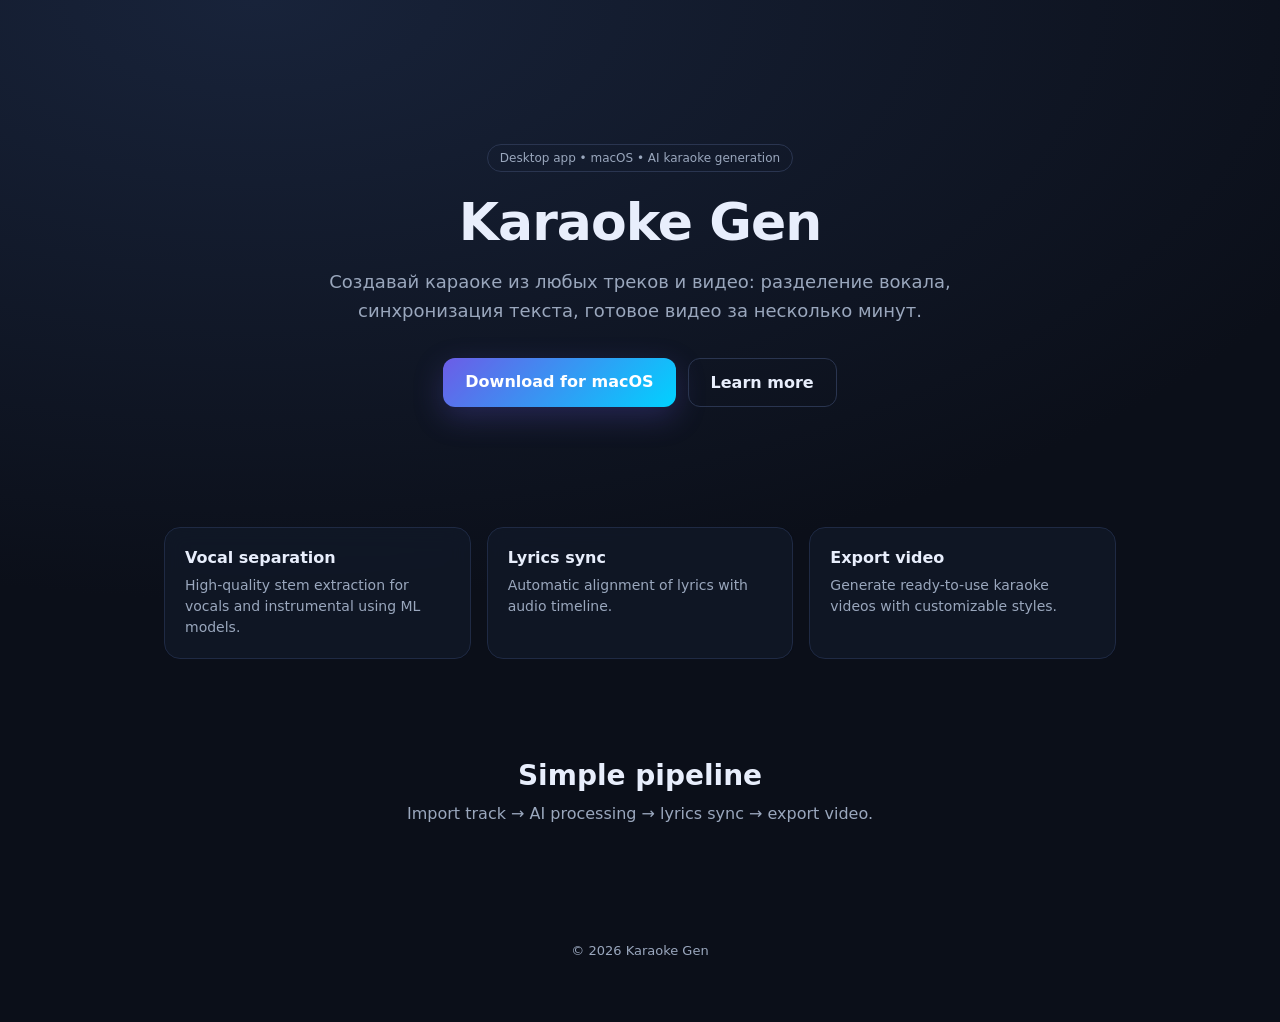
==== index.html @ 1f028e47 "Update index.html" ====
<!doctype html>
<html lang="ru">
<head>
  <meta charset="utf-8" />
  <meta name="viewport" content="width=device-width, initial-scale=1" />
  <title>Karaoke Gen — create karaoke from any song</title>

  <style>
    :root {
      --bg: #0b0f19;
      --card: #121a2a;
      --text: #e8eefc;
      --muted: #9aa7bd;
      --accent: #6c5ce7;
      --accent2: #00d2ff;
    }

    * { box-sizing: border-box; }

    body {
      margin: 0;
      font-family: ui-sans-serif, system-ui, -apple-system, Segoe UI, Roboto;
      background: radial-gradient(1200px 600px at 20% 0%, #18233a, var(--bg));
      color: var(--text);
    }

    .container {
      max-width: 1000px;
      margin: 0 auto;
      padding: 64px 24px;
    }

    .hero {
      text-align: center;
      padding: 80px 20px 40px;
    }

    .badge {
      display: inline-block;
      padding: 6px 12px;
      border: 1px solid #2a3550;
      border-radius: 999px;
      color: var(--muted);
      font-size: 12px;
      margin-bottom: 20px;
    }

    h1 {
      font-size: 52px;
      margin: 0 0 16px;
      letter-spacing: -1px;
    }

    .subtitle {
      color: var(--muted);
      font-size: 18px;
      max-width: 700px;
      margin: 0 auto 32px;
      line-height: 1.6;
    }

    .cta {
      display: flex;
      gap: 12px;
      justify-content: center;
      flex-wrap: wrap;
    }

    .btn {
      padding: 14px 22px;
      border-radius: 12px;
      text-decoration: none;
      font-weight: 600;
      transition: 0.2s;
      display: inline-block;
    }

    .btn-primary {
      background: linear-gradient(135deg, var(--accent), var(--accent2));
      color: white;
      box-shadow: 0 10px 30px rgba(108,92,231,0.25);
    }

    .btn-primary:hover {
      transform: translateY(-2px);
    }

    .btn-secondary {
      border: 1px solid #2a3550;
      color: var(--text);
    }

    .btn-secondary:hover {
      border-color: #44527a;
    }

    .grid {
      display: grid;
      grid-template-columns: repeat(3, 1fr);
      gap: 16px;
      margin-top: 80px;
    }

    .card {
      background: rgba(18,26,42,0.7);
      border: 1px solid #1f2a44;
      border-radius: 16px;
      padding: 20px;
      backdrop-filter: blur(10px);
    }

    .card h3 {
      margin: 0 0 8px;
      font-size: 16px;
    }

    .card p {
      margin: 0;
      color: var(--muted);
      font-size: 14px;
      line-height: 1.5;
    }

    .section {
      margin-top: 100px;
      text-align: center;
    }

    .section h2 {
      font-size: 28px;
      margin-bottom: 12px;
    }

    .section p {
      color: var(--muted);
      max-width: 600px;
      margin: 0 auto;
    }

    footer {
      margin-top: 120px;
      text-align: center;
      color: var(--muted);
      font-size: 13px;
    }

    @media (max-width: 800px) {
      h1 { font-size: 36px; }
      .grid { grid-template-columns: 1fr; }
    }
  </style>
</head>

<body>

  <div class="container">

    <div class="hero">
      <div class="badge">Desktop app • macOS • AI karaoke generation</div>

      <h1>Karaoke Gen</h1>

      <p class="subtitle">
        Создавай караоке из любых треков и видео: разделение вокала, синхронизация текста,
        готовое видео за несколько минут.
      </p>

      <div class="cta">
        <a class="btn btn-primary"
           href="https://github.com/ilnitskii/karaoke_gen_page/releases/download/dmg/KaraokeGen.dmg">
          Download for macOS
        </a>

        <a class="btn btn-secondary"
           href="#features">
          Learn more
        </a>
      </div>
    </div>

    <div id="features" class="grid">
      <div class="card">
        <h3>Vocal separation</h3>
        <p>High-quality stem extraction for vocals and instrumental using ML models.</p>
      </div>

      <div class="card">
        <h3>Lyrics sync</h3>
        <p>Automatic alignment of lyrics with audio timeline.</p>
      </div>

      <div class="card">
        <h3>Export video</h3>
        <p>Generate ready-to-use karaoke videos with customizable styles.</p>
      </div>
    </div>

    <div class="section">
      <h2>Simple pipeline</h2>
      <p>
        Import track → AI processing → lyrics sync → export video.
      </p>
    </div>

    <footer>
      © 2026 Karaoke Gen
    </footer>

  </div>

</body>
</html>
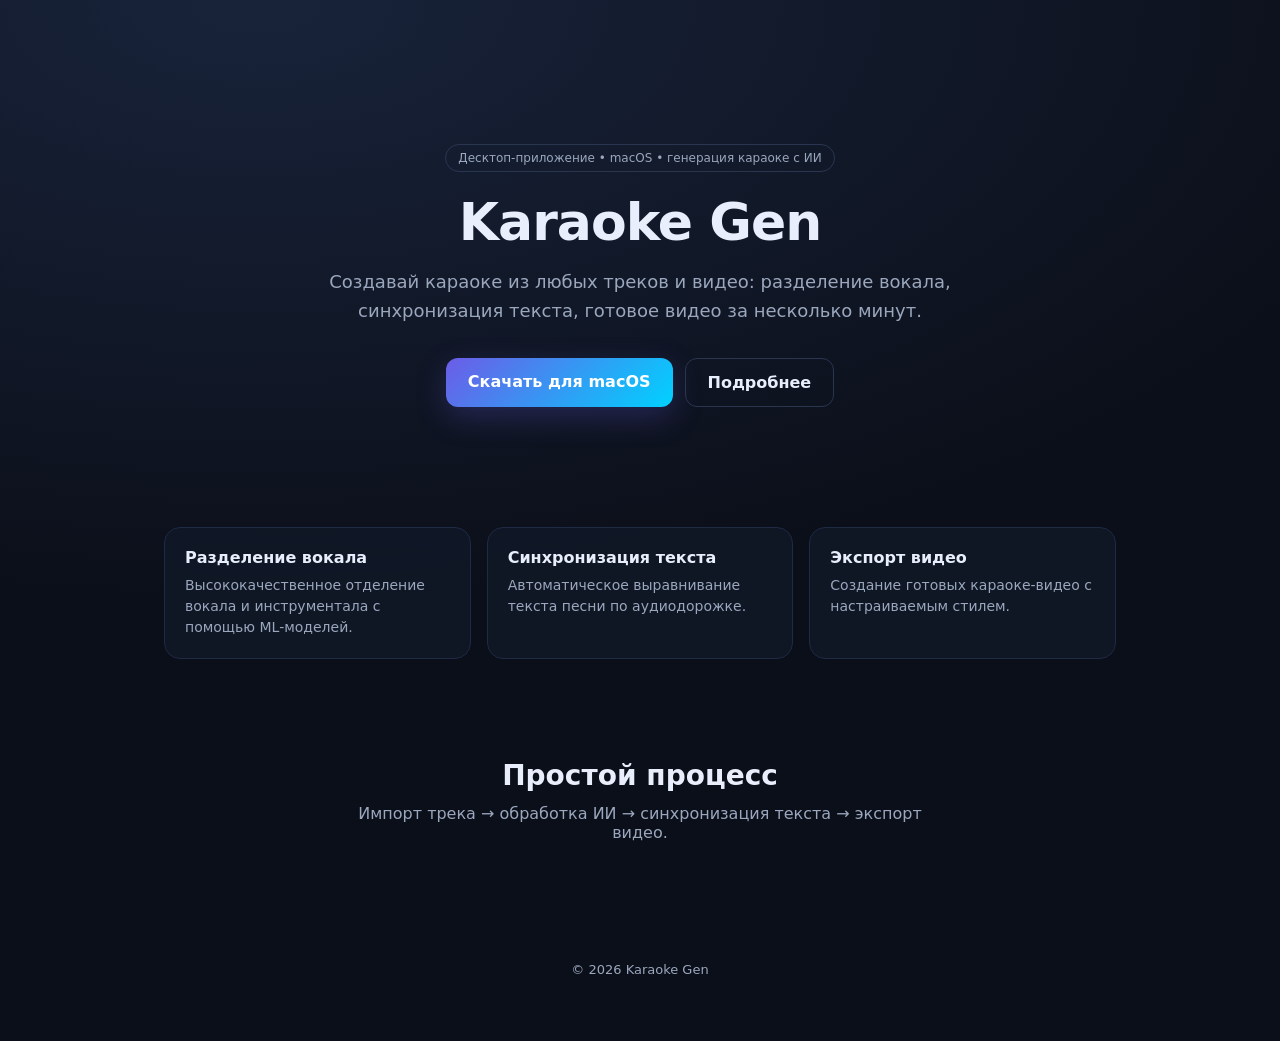
==== commit cbb81a28: "123e" ====
--- a/index.html
+++ b/index.html
@@ -3,7 +3,7 @@
 <head>
   <meta charset="utf-8" />
   <meta name="viewport" content="width=device-width, initial-scale=1" />
-  <title>Karaoke Gen — create karaoke from any song</title>
+  <title>Karaoke Gen — создание караоке из любой песни</title>
 
   <style>
     :root {
@@ -156,7 +156,7 @@
   <div class="container">
 
     <div class="hero">
-      <div class="badge">Desktop app • macOS • AI karaoke generation</div>
+      <div class="badge">Десктоп-приложение • macOS • генерация караоке с ИИ</div>
 
       <h1>Karaoke Gen</h1>
 
@@ -167,38 +167,37 @@
 
       <div class="cta">
         <a class="btn btn-primary"
-           href="https://github.com/ilnitskii/karaoke_gen_page/releases/download/dmg/KaraokeGen.dmg">
-          Download for macOS
+           href="https://github.com/ilnitskii/karaoke_gen_page/releases/download/dmg/Karaoke.Gen-0.1.0-macos.dmg">
+          Скачать для macOS
         </a>
 
-        <a class="btn btn-secondary"
-           href="#features">
-          Learn more
+        <a class="btn btn-secondary" href="#features">
+          Подробнее
         </a>
       </div>
     </div>
 
     <div id="features" class="grid">
       <div class="card">
-        <h3>Vocal separation</h3>
-        <p>High-quality stem extraction for vocals and instrumental using ML models.</p>
+        <h3>Разделение вокала</h3>
+        <p>Высококачественное отделение вокала и инструментала с помощью ML-моделей.</p>
       </div>
 
       <div class="card">
-        <h3>Lyrics sync</h3>
-        <p>Automatic alignment of lyrics with audio timeline.</p>
+        <h3>Синхронизация текста</h3>
+        <p>Автоматическое выравнивание текста песни по аудиодорожке.</p>
       </div>
 
       <div class="card">
-        <h3>Export video</h3>
-        <p>Generate ready-to-use karaoke videos with customizable styles.</p>
+        <h3>Экспорт видео</h3>
+        <p>Создание готовых караоке-видео с настраиваемым стилем.</p>
       </div>
     </div>
 
     <div class="section">
-      <h2>Simple pipeline</h2>
+      <h2>Простой процесс</h2>
       <p>
-        Import track → AI processing → lyrics sync → export video.
+        Импорт трека → обработка ИИ → синхронизация текста → экспорт видео.
       </p>
     </div>
 
@@ -209,4 +208,4 @@
   </div>
 
 </body>
-</html>
+</html>
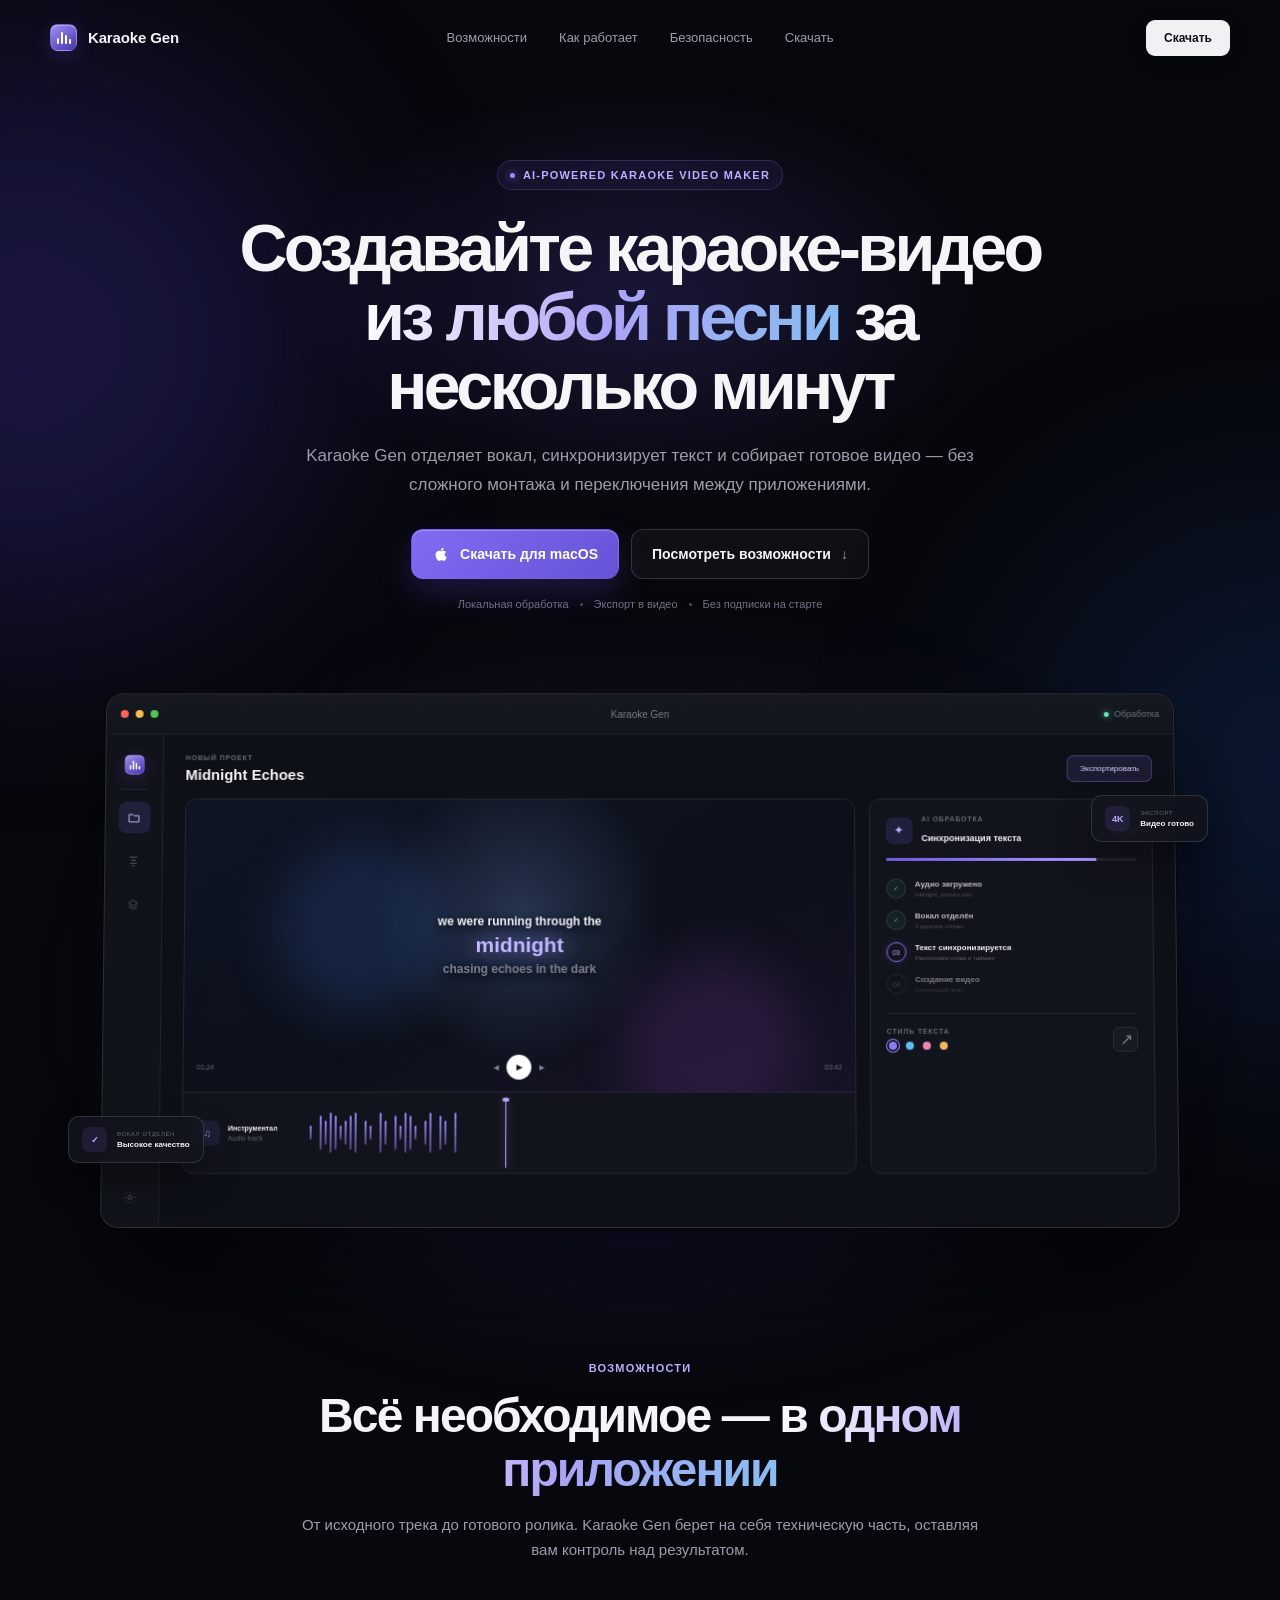
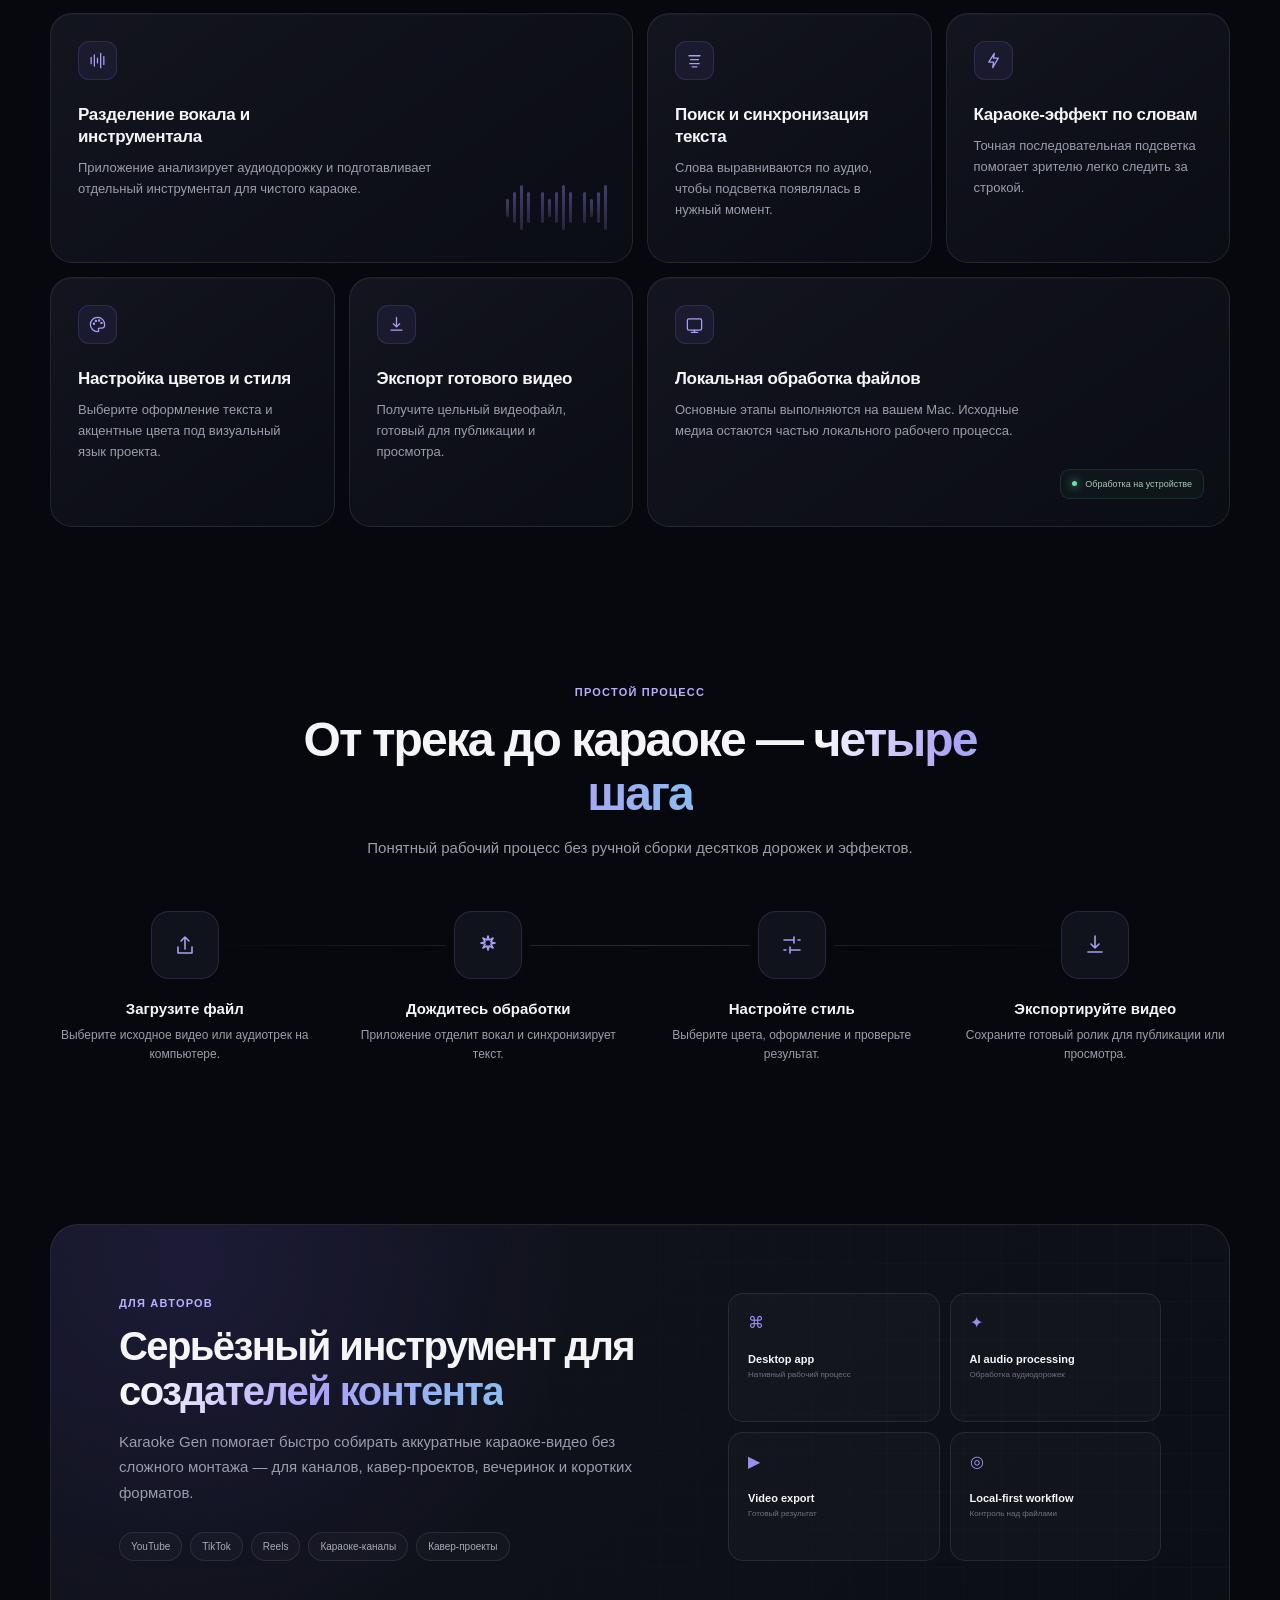
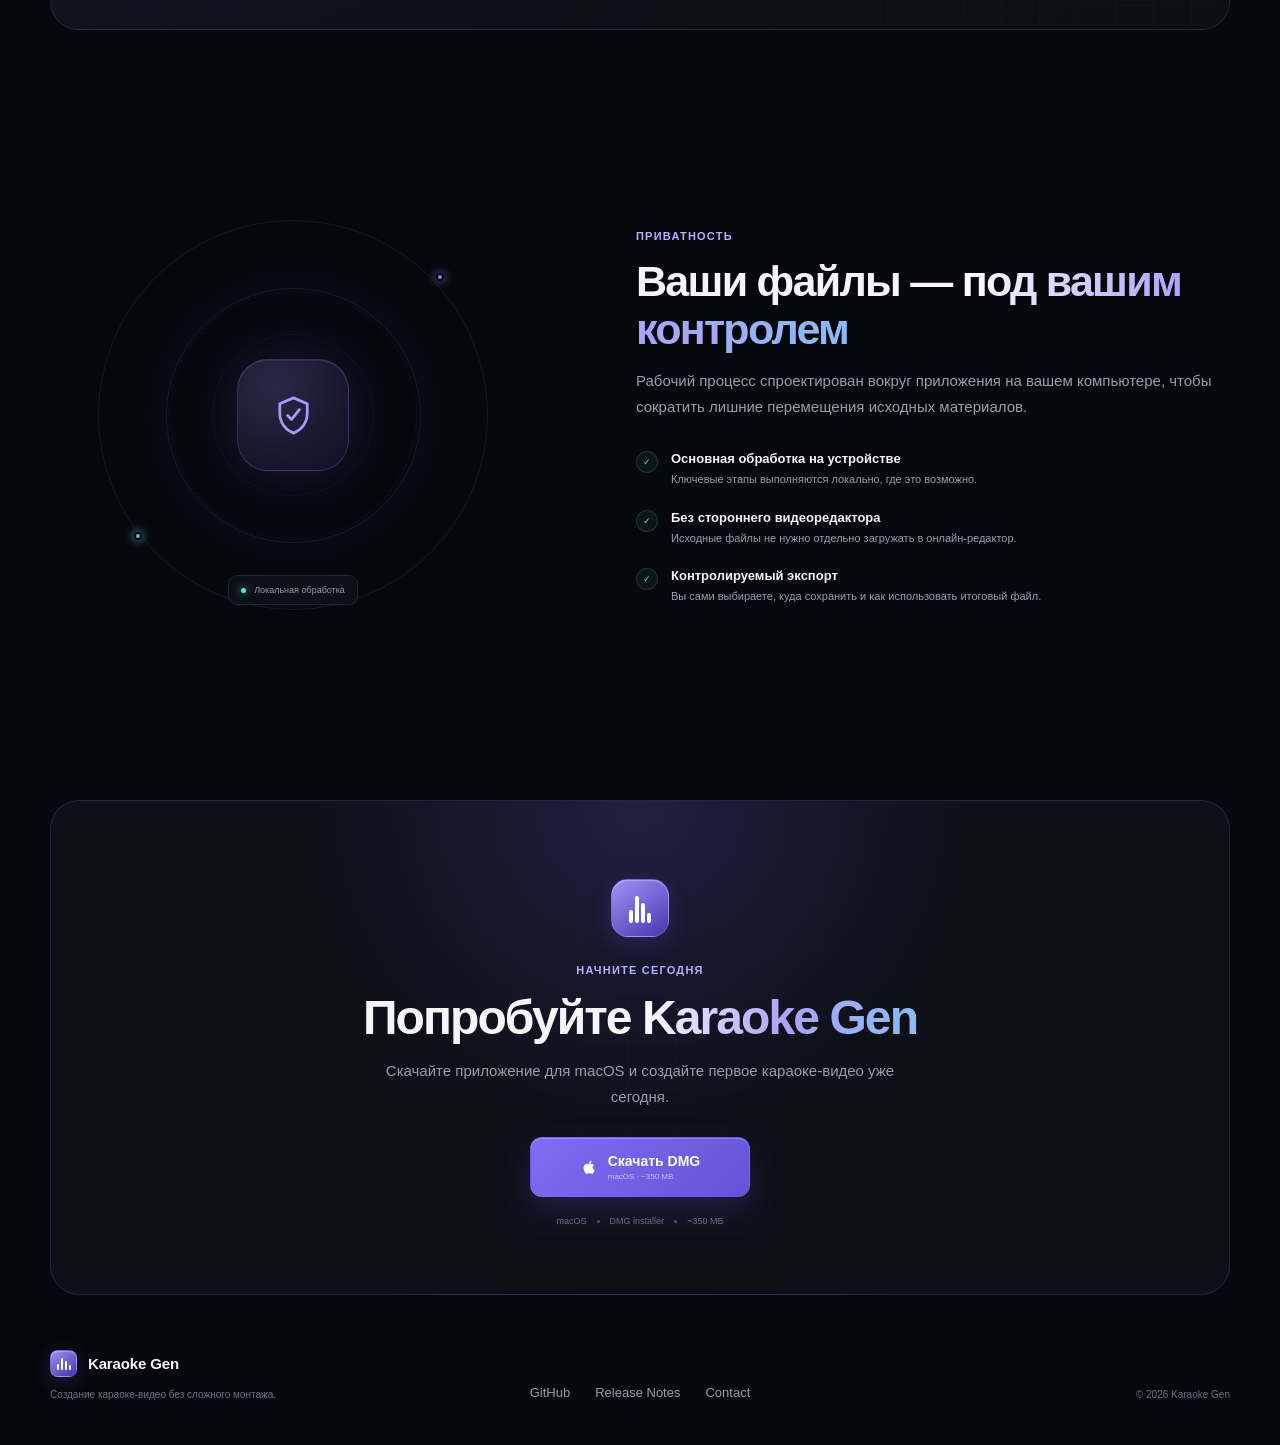
==== commit 01611ef8: "style" ====
--- a/index.html
+++ b/index.html
@@ -1,211 +1,170 @@
 <!doctype html>
 <html lang="ru">
 <head>
-  <meta charset="utf-8" />
-  <meta name="viewport" content="width=device-width, initial-scale=1" />
-  <title>Karaoke Gen — создание караоке из любой песни</title>
+  <meta charset="utf-8">
+  <meta name="viewport" content="width=device-width, initial-scale=1">
+  <meta name="description" content="Karaoke Gen — desktop-приложение для создания караоке-видео из аудио и видео на macOS.">
+  <meta name="theme-color" content="#07080d">
+  <title>Karaoke Gen — караоке-видео из любой песни</title>
+  <link rel="stylesheet" href="style.css">
+  <script src="script.js" defer></script>
+</head>
+<body>
+  <div class="page-glow page-glow--one" aria-hidden="true"></div>
+  <div class="page-glow page-glow--two" aria-hidden="true"></div>
 
-  <style>
-    :root {
-      --bg: #0b0f19;
-      --card: #121a2a;
-      --text: #e8eefc;
-      --muted: #9aa7bd;
-      --accent: #6c5ce7;
-      --accent2: #00d2ff;
-    }
+  <header class="site-header" data-header>
+    <div class="header-inner shell">
+      <a class="brand" href="#top" aria-label="Karaoke Gen — на главную">
+        <span class="brand-mark" aria-hidden="true">
+          <span></span><span></span><span></span><span></span>
+        </span>
+        <span>Karaoke Gen</span>
+      </a>
 
-    * { box-sizing: border-box; }
+      <nav class="nav" id="site-nav" aria-label="Основная навигация" data-nav>
+        <a href="#features">Возможности</a>
+        <a href="#workflow">Как работает</a>
+        <a href="#privacy">Безопасность</a>
+        <a href="#download">Скачать</a>
+      </nav>
 
-    body {
-      margin: 0;
-      font-family: ui-sans-serif, system-ui, -apple-system, Segoe UI, Roboto;
-      background: radial-gradient(1200px 600px at 20% 0%, #18233a, var(--bg));
-      color: var(--text);
-    }
+      <a class="button button--small button--light header-download" href="#download">Скачать</a>
+      <button class="menu-button" type="button" aria-label="Открыть меню" aria-expanded="false" aria-controls="site-nav" data-menu-button>
+        <span></span><span></span>
+      </button>
+    </div>
+  </header>
 
-    .container {
-      max-width: 1000px;
-      margin: 0 auto;
-      padding: 64px 24px;
-    }
-
-    .hero {
-      text-align: center;
-      padding: 80px 20px 40px;
-    }
-
-    .badge {
-      display: inline-block;
-      padding: 6px 12px;
-      border: 1px solid #2a3550;
-      border-radius: 999px;
-      color: var(--muted);
-      font-size: 12px;
-      margin-bottom: 20px;
-    }
-
-    h1 {
-      font-size: 52px;
-      margin: 0 0 16px;
-      letter-spacing: -1px;
-    }
-
-    .subtitle {
-      color: var(--muted);
-      font-size: 18px;
-      max-width: 700px;
-      margin: 0 auto 32px;
-      line-height: 1.6;
-    }
-
-    .cta {
-      display: flex;
-      gap: 12px;
-      justify-content: center;
-      flex-wrap: wrap;
-    }
-
-    .btn {
-      padding: 14px 22px;
-      border-radius: 12px;
-      text-decoration: none;
-      font-weight: 600;
-      transition: 0.2s;
-      display: inline-block;
-    }
-
-    .btn-primary {
-      background: linear-gradient(135deg, var(--accent), var(--accent2));
-      color: white;
-      box-shadow: 0 10px 30px rgba(108,92,231,0.25);
-    }
-
-    .btn-primary:hover {
-      transform: translateY(-2px);
-    }
-
-    .btn-secondary {
-      border: 1px solid #2a3550;
-      color: var(--text);
-    }
-
-    .btn-secondary:hover {
-      border-color: #44527a;
-    }
-
-    .grid {
-      display: grid;
-      grid-template-columns: repeat(3, 1fr);
-      gap: 16px;
-      margin-top: 80px;
-    }
-
-    .card {
-      background: rgba(18,26,42,0.7);
-      border: 1px solid #1f2a44;
-      border-radius: 16px;
-      padding: 20px;
-      backdrop-filter: blur(10px);
-    }
-
-    .card h3 {
-      margin: 0 0 8px;
-      font-size: 16px;
-    }
-
-    .card p {
-      margin: 0;
-      color: var(--muted);
-      font-size: 14px;
-      line-height: 1.5;
-    }
-
-    .section {
-      margin-top: 100px;
-      text-align: center;
-    }
-
-    .section h2 {
-      font-size: 28px;
-      margin-bottom: 12px;
-    }
-
-    .section p {
-      color: var(--muted);
-      max-width: 600px;
-      margin: 0 auto;
-    }
-
-    footer {
-      margin-top: 120px;
-      text-align: center;
-      color: var(--muted);
-      font-size: 13px;
-    }
-
-    @media (max-width: 800px) {
-      h1 { font-size: 36px; }
-      .grid { grid-template-columns: 1fr; }
-    }
-  </style>
-</head>
-
-<body>
-
-  <div class="container">
-
-    <div class="hero">
-      <div class="badge">Десктоп-приложение • macOS • генерация караоке с ИИ</div>
-
-      <h1>Karaoke Gen</h1>
-
-      <p class="subtitle">
-        Создавай караоке из любых треков и видео: разделение вокала, синхронизация текста,
-        готовое видео за несколько минут.
-      </p>
-
-      <div class="cta">
-        <a class="btn btn-primary"
-           href="https://github.com/ilnitskii/karaoke_gen_page/releases/download/dmg/Karaoke.Gen-0.1.0-macos.dmg">
-          Скачать для macOS
-        </a>
-
-        <a class="btn btn-secondary" href="#features">
-          Подробнее
-        </a>
-      </div>
-    </div>
-
-    <div id="features" class="grid">
-      <div class="card">
-        <h3>Разделение вокала</h3>
-        <p>Высококачественное отделение вокала и инструментала с помощью ML-моделей.</p>
+  <main id="top">
+    <section class="hero shell">
+      <div class="hero-copy reveal">
+        <div class="eyebrow"><span class="eyebrow-dot"></span>AI-powered karaoke video maker</div>
+        <h1>Создавайте караоке-видео <span>из любой песни</span> за несколько минут</h1>
+        <p class="hero-lead">Karaoke Gen отделяет вокал, синхронизирует текст и собирает готовое видео — без сложного монтажа и переключения между приложениями.</p>
+        <div class="hero-actions">
+          <a class="button button--primary download-link" href="#" aria-label="Скачать Karaoke Gen для macOS">
+            <svg aria-hidden="true" viewBox="0 0 24 24"><path d="M16.7 12.9c0-2.2 1.8-3.3 1.9-3.4a4.1 4.1 0 0 0-3.2-1.7c-1.4-.1-2.7.8-3.4.8-.7 0-1.7-.8-2.9-.8a4.3 4.3 0 0 0-3.6 2.2c-1.6 2.7-.4 6.7 1.1 8.9.8 1.1 1.7 2.3 2.9 2.2 1.1 0 1.6-.7 3-.7 1.3 0 1.8.7 3 .7 1.3 0 2.1-1.1 2.8-2.2.9-1.3 1.3-2.6 1.3-2.7-.1 0-2.9-1.1-2.9-3.3ZM14.5 6.4a3.8 3.8 0 0 0 .9-2.8 4 4 0 0 0-2.7 1.3 3.6 3.6 0 0 0-1 2.7 3.3 3.3 0 0 0 2.8-1.2Z"/></svg>
+            Скачать для macOS
+          </a>
+          <a class="button button--ghost" href="#features">Посмотреть возможности <span aria-hidden="true">↓</span></a>
+        </div>
+        <p class="trust-line"><span>Локальная обработка</span><i></i><span>Экспорт в видео</span><i></i><span>Без подписки на старте</span></p>
       </div>
 
-      <div class="card">
-        <h3>Синхронизация текста</h3>
-        <p>Автоматическое выравнивание текста песни по аудиодорожке.</p>
+      <div class="app-stage reveal" data-delay="1" aria-label="Макет интерфейса Karaoke Gen">
+        <div class="stage-halo"></div>
+        <div class="app-window">
+          <div class="app-titlebar">
+            <div class="traffic-lights" aria-hidden="true"><i></i><i></i><i></i></div>
+            <div class="app-title">Karaoke Gen</div>
+            <div class="titlebar-status"><span></span>Обработка</div>
+          </div>
+          <div class="app-body">
+            <aside class="app-sidebar">
+              <div class="sidebar-logo"><span class="brand-mark"><span></span><span></span><span></span><span></span></span></div>
+              <button class="sidebar-item active" aria-label="Проект"><svg viewBox="0 0 24 24"><path d="M4 6.5h6l2 2h8v10H4z"/></svg></button>
+              <button class="sidebar-item" aria-label="Текст"><svg viewBox="0 0 24 24"><path d="M6 5h12M8 10h8M7 15h10M10 19h4"/></svg></button>
+              <button class="sidebar-item" aria-label="Оформление"><svg viewBox="0 0 24 24"><path d="m12 4 7 5-7 5-7-5 7-5Zm-7 10 7 5 7-5"/></svg></button>
+              <button class="sidebar-item sidebar-bottom" aria-label="Настройки"><svg viewBox="0 0 24 24"><circle cx="12" cy="12" r="3"/><path d="M12 3v2M12 19v2M3 12h2M19 12h2M5.6 5.6 7 7M17 17l1.4 1.4M18.4 5.6 17 7M7 17l-1.4 1.4"/></svg></button>
+            </aside>
+            <div class="app-content">
+              <div class="project-head">
+                <div><small>НОВЫЙ ПРОЕКТ</small><strong>Midnight Echoes</strong></div>
+                <button class="export-button">Экспортировать</button>
+              </div>
+              <div class="workspace-grid">
+                <div class="preview-card">
+                  <div class="video-preview">
+                    <div class="video-orb video-orb--one"></div><div class="video-orb video-orb--two"></div>
+                    <div class="lyrics-preview"><span>we were running through the</span><strong>midnight</strong><span>chasing echoes in the dark</span></div>
+                    <div class="preview-controls"><span>01:24</span><div><button aria-label="Назад">◀</button><button class="play" aria-label="Воспроизвести">▶</button><button aria-label="Вперёд">▶</button></div><span>03:42</span></div>
+                  </div>
+                  <div class="timeline">
+                    <div class="track-label"><span>♫</span><div><b>Инструментал</b><small>Audio track</small></div></div>
+                    <div class="waveform"><i></i><i></i><i></i><i></i><i></i><i></i><i></i><i></i><i></i><i></i><i></i><i></i><i></i><i></i><i></i><i></i><i></i><i></i><i></i><i></i><i></i><i></i><i></i><i></i><i></i><i></i><i></i><i></i><i></i><i></i></div>
+                    <div class="playhead"></div>
+                  </div>
+                </div>
+                <div class="process-panel">
+                  <div class="process-top"><span class="process-icon">✦</span><div><small>AI ОБРАБОТКА</small><strong>Синхронизация текста</strong></div><b>84%</b></div>
+                  <div class="progress"><span></span></div>
+                  <ul class="process-list">
+                    <li class="done"><span>✓</span><div><b>Аудио загружено</b><small>midnight_echoes.wav</small></div></li>
+                    <li class="done"><span>✓</span><div><b>Вокал отделён</b><small>2 дорожки готовы</small></div></li>
+                    <li class="current"><span>03</span><div><b>Текст синхронизируется</b><small>Распознаём слова и тайминг</small></div></li>
+                    <li><span>04</span><div><b>Создание видео</b><small>Следующий этап</small></div></li>
+                  </ul>
+                  <div class="style-row"><div><small>СТИЛЬ ТЕКСТА</small><div class="color-dots"><i></i><i></i><i></i><i></i></div></div><button aria-label="Настроить стиль">↗</button></div>
+                </div>
+              </div>
+            </div>
+          </div>
+        </div>
+        <div class="floating-pill floating-pill--left"><span>✓</span><div><small>ВОКАЛ ОТДЕЛЁН</small><b>Высокое качество</b></div></div>
+        <div class="floating-pill floating-pill--right"><span>4K</span><div><small>ЭКСПОРТ</small><b>Видео готово</b></div></div>
       </div>
+    </section>
 
-      <div class="card">
-        <h3>Экспорт видео</h3>
-        <p>Создание готовых караоке-видео с настраиваемым стилем.</p>
+    <section class="section shell" id="features">
+      <div class="section-heading reveal"><span class="section-kicker">Возможности</span><h2>Всё необходимое — <span>в одном приложении</span></h2><p>От исходного трека до готового ролика. Karaoke Gen берет на себя техническую часть, оставляя вам контроль над результатом.</p></div>
+      <div class="feature-grid">
+        <article class="feature-card feature-card--wide reveal">
+          <div class="feature-icon"><svg viewBox="0 0 24 24"><path d="M4 8v8M8 5v14M12 9v6M16 3v18M20 7v10"/></svg></div><h3>Разделение вокала и инструментала</h3><p>Приложение анализирует аудиодорожку и подготавливает отдельный инструментал для чистого караоке.</p>
+          <div class="mini-wave"><span></span><span></span><span></span><span></span><span></span><span></span><span></span><span></span><span></span><span></span><span></span><span></span><span></span><span></span><span></span></div>
+        </article>
+        <article class="feature-card reveal" data-delay="1"><div class="feature-icon"><svg viewBox="0 0 24 24"><path d="M5 6h14M7 11h10M6 16h12M9 20h6"/></svg></div><h3>Поиск и синхронизация текста</h3><p>Слова выравниваются по аудио, чтобы подсветка появлялась в нужный момент.</p></article>
+        <article class="feature-card reveal" data-delay="2"><div class="feature-icon"><svg viewBox="0 0 24 24"><path d="m13 3-7 11h6l-1 7 7-12h-6l1-6Z"/></svg></div><h3>Караоке-эффект по словам</h3><p>Точная последовательная подсветка помогает зрителю легко следить за строкой.</p></article>
+        <article class="feature-card reveal"><div class="feature-icon"><svg viewBox="0 0 24 24"><path d="M12 3a9 9 0 1 0 0 18c1.4 0 2-1 1.3-2-.8-1.2.1-2.5 1.5-2.5H17a4 4 0 0 0 4-4A9 9 0 0 0 12 3Z"/><circle cx="7.5" cy="11" r=".7"/><circle cx="10" cy="7.5" r=".7"/><circle cx="14" cy="7" r=".7"/><circle cx="17" cy="10" r=".7"/></svg></div><h3>Настройка цветов и стиля</h3><p>Выберите оформление текста и акцентные цвета под визуальный язык проекта.</p></article>
+        <article class="feature-card reveal" data-delay="1"><div class="feature-icon"><svg viewBox="0 0 24 24"><path d="M12 3v12M8 11l4 4 4-4M5 19h14"/></svg></div><h3>Экспорт готового видео</h3><p>Получите цельный видеофайл, готовый для публикации и просмотра.</p></article>
+        <article class="feature-card feature-card--wide reveal" data-delay="2"><div class="feature-icon"><svg viewBox="0 0 24 24"><rect x="3" y="5" width="18" height="14" rx="2"/><path d="M8 22h8M12 19v3"/></svg></div><h3>Локальная обработка файлов</h3><p>Основные этапы выполняются на вашем Mac. Исходные медиа остаются частью локального рабочего процесса.</p><div class="local-status"><span></span>Обработка на устройстве</div></article>
       </div>
-    </div>
+    </section>
 
-    <div class="section">
-      <h2>Простой процесс</h2>
-      <p>
-        Импорт трека → обработка ИИ → синхронизация текста → экспорт видео.
-      </p>
-    </div>
+    <section class="section shell workflow" id="workflow">
+      <div class="section-heading reveal"><span class="section-kicker">Простой процесс</span><h2>От трека до караоке — <span>четыре шага</span></h2><p>Понятный рабочий процесс без ручной сборки десятков дорожек и эффектов.</p></div>
+      <ol class="steps">
+        <li class="step reveal"><span class="step-number">01</span><div class="step-icon"><svg viewBox="0 0 24 24"><path d="M12 16V4M8 8l4-4 4 4M5 14v6h14v-6"/></svg></div><h3>Загрузите файл</h3><p>Выберите исходное видео или аудиотрек на компьютере.</p></li>
+        <li class="step reveal" data-delay="1"><span class="step-number">02</span><div class="step-icon"><svg viewBox="0 0 24 24"><path d="m12 3 1.1 4.1L17 5l-2.1 3.9L19 10l-4.1 1.1L17 15l-3.9-2.1L12 17l-1.1-4.1L7 15l2.1-3.9L5 10l4.1-1.1L7 5l3.9 2.1L12 3Z"/></svg></div><h3>Дождитесь обработки</h3><p>Приложение отделит вокал и синхронизирует текст.</p></li>
+        <li class="step reveal" data-delay="2"><span class="step-number">03</span><div class="step-icon"><svg viewBox="0 0 24 24"><path d="M4 7h10M18 7h2M4 17h2M10 17h10M14 4v6M10 14v6"/></svg></div><h3>Настройте стиль</h3><p>Выберите цвета, оформление и проверьте результат.</p></li>
+        <li class="step reveal" data-delay="3"><span class="step-number">04</span><div class="step-icon"><svg viewBox="0 0 24 24"><path d="M12 3v12M8 11l4 4 4-4M5 19h14"/></svg></div><h3>Экспортируйте видео</h3><p>Сохраните готовый ролик для публикации или просмотра.</p></li>
+      </ol>
+    </section>
 
-    <footer>
-      © 2026 Karaoke Gen
-    </footer>
+    <section class="section shell creators">
+      <div class="creators-card reveal">
+        <div class="creators-copy"><span class="section-kicker">Для авторов</span><h2>Серьёзный инструмент для <span>создателей контента</span></h2><p>Karaoke Gen помогает быстро собирать аккуратные караоке-видео без сложного монтажа — для каналов, кавер-проектов, вечеринок и коротких форматов.</p><div class="use-cases"><span>YouTube</span><span>TikTok</span><span>Reels</span><span>Караоке-каналы</span><span>Кавер-проекты</span></div></div>
+        <div class="product-signals"><div><span class="signal-icon">⌘</span><strong>Desktop app</strong><small>Нативный рабочий процесс</small></div><div><span class="signal-icon">✦</span><strong>AI audio processing</strong><small>Обработка аудиодорожек</small></div><div><span class="signal-icon">▶</span><strong>Video export</strong><small>Готовый результат</small></div><div><span class="signal-icon">◎</span><strong>Local-first workflow</strong><small>Контроль над файлами</small></div></div>
+      </div>
+    </section>
 
-  </div>
+    <section class="section shell privacy" id="privacy">
+      <div class="privacy-visual reveal">
+        <div class="privacy-ring privacy-ring--outer"></div><div class="privacy-ring privacy-ring--inner"></div>
+        <div class="shield"><svg viewBox="0 0 24 24"><path d="M12 3 5 6v5c0 4.6 2.8 8.3 7 10 4.2-1.7 7-5.4 7-10V6l-7-3Z"/><path d="m9 12 2 2 4-5"/></svg></div>
+        <span class="orbit-dot orbit-dot--one"></span><span class="orbit-dot orbit-dot--two"></span>
+        <div class="privacy-caption"><span></span>Локальная обработка</div>
+      </div>
+      <div class="privacy-copy reveal" data-delay="1"><span class="section-kicker">Приватность</span><h2>Ваши файлы — <span>под вашим контролем</span></h2><p>Рабочий процесс спроектирован вокруг приложения на вашем компьютере, чтобы сократить лишние перемещения исходных материалов.</p><ul><li><span>✓</span><div><b>Основная обработка на устройстве</b><small>Ключевые этапы выполняются локально, где это возможно.</small></div></li><li><span>✓</span><div><b>Без стороннего видеоредактора</b><small>Исходные файлы не нужно отдельно загружать в онлайн-редактор.</small></div></li><li><span>✓</span><div><b>Контролируемый экспорт</b><small>Вы сами выбираете, куда сохранить и как использовать итоговый файл.</small></div></li></ul></div>
+    </section>
 
+    <section class="section shell download" id="download">
+      <div class="download-card reveal">
+        <div class="download-glow"></div>
+        <span class="brand-mark brand-mark--large" aria-hidden="true"><span></span><span></span><span></span><span></span></span>
+        <span class="section-kicker">Начните сегодня</span>
+        <h2>Попробуйте <span>Karaoke Gen</span></h2>
+        <p>Скачайте приложение для macOS и создайте первое караоке-видео уже сегодня.</p>
+        <a class="button button--primary button--download download-link" href="#"><svg aria-hidden="true" viewBox="0 0 24 24"><path d="M16.7 12.9c0-2.2 1.8-3.3 1.9-3.4a4.1 4.1 0 0 0-3.2-1.7c-1.4-.1-2.7.8-3.4.8-.7 0-1.7-.8-2.9-.8a4.3 4.3 0 0 0-3.6 2.2c-1.6 2.7-.4 6.7 1.1 8.9.8 1.1 1.7 2.3 2.9 2.2 1.1 0 1.6-.7 3-.7 1.3 0 1.8.7 3 .7 1.3 0 2.1-1.1 2.8-2.2.9-1.3 1.3-2.6 1.3-2.7-.1 0-2.9-1.1-2.9-3.3ZM14.5 6.4a3.8 3.8 0 0 0 .9-2.8 4 4 0 0 0-2.7 1.3 3.6 3.6 0 0 0-1 2.7 3.3 3.3 0 0 0 2.8-1.2Z"/></svg><span>Скачать DMG<small>macOS · ~350 MB</small></span></a>
+        <div class="compatibility"><span>macOS</span><i></i><span>DMG installer</span><i></i><span>~350 MB</span></div>
+      </div>
+    </section>
+  </main>
+
+  <footer class="footer shell">
+    <div><a class="brand" href="#top"><span class="brand-mark" aria-hidden="true"><span></span><span></span><span></span><span></span></span><span>Karaoke Gen</span></a><p>Создание караоке-видео без сложного монтажа.</p></div>
+    <nav aria-label="Ссылки в подвале"><a href="https://github.com/ilnitskii/karaoke_gen_page" target="_blank" rel="noreferrer">GitHub</a><a href="https://github.com/ilnitskii/karaoke_gen_page/releases" target="_blank" rel="noreferrer">Release Notes</a><a href="https://github.com/ilnitskii/karaoke_gen_page/issues" target="_blank" rel="noreferrer">Contact</a></nav>
+    <p>© 2026 Karaoke Gen</p>
+  </footer>
 </body>
-</html>+</html>
--- a/style.css
+++ b/style.css
@@ -0,0 +1,162 @@
+:root {
+  color-scheme: dark;
+  --bg: #07080d;
+  --bg-soft: #0c0e16;
+  --surface: rgba(18, 20, 31, .72);
+  --surface-solid: #11131d;
+  --line: rgba(255, 255, 255, .09);
+  --line-bright: rgba(255, 255, 255, .15);
+  --text: #f5f5f7;
+  --muted: #9a9dab;
+  --muted-2: #6f7280;
+  --violet: #8b7cff;
+  --violet-light: #b8b0ff;
+  --blue: #48a8ff;
+  --green: #62e6ad;
+  --radius: 22px;
+  --shell: 1180px;
+}
+
+* { box-sizing: border-box; }
+html { scroll-behavior: smooth; scroll-padding-top: 90px; }
+body { margin: 0; overflow-x: hidden; background: var(--bg); color: var(--text); font-family: Inter, ui-sans-serif, -apple-system, BlinkMacSystemFont, "SF Pro Display", "Segoe UI", sans-serif; -webkit-font-smoothing: antialiased; }
+body::before { content: ""; position: fixed; inset: 0; pointer-events: none; z-index: -2; opacity: .22; background-image: linear-gradient(rgba(255,255,255,.018) 1px, transparent 1px), linear-gradient(90deg, rgba(255,255,255,.018) 1px, transparent 1px); background-size: 64px 64px; mask-image: linear-gradient(to bottom, #000, transparent 75%); }
+a { color: inherit; }
+button, a { -webkit-tap-highlight-color: transparent; }
+button { font: inherit; }
+svg { display: block; }
+.shell { width: min(calc(100% - 48px), var(--shell)); margin-inline: auto; }
+.page-glow { position: absolute; z-index: -1; border-radius: 999px; filter: blur(120px); pointer-events: none; opacity: .28; }
+.page-glow--one { width: 540px; height: 540px; top: 70px; left: -240px; background: #4c3ccc; }
+.page-glow--two { width: 500px; height: 500px; top: 520px; right: -250px; background: #183d88; }
+
+.site-header { position: fixed; inset: 0 0 auto; z-index: 50; height: 76px; border-bottom: 1px solid transparent; transition: background .3s, border-color .3s, height .3s; }
+.site-header.scrolled { height: 66px; border-color: var(--line); background: rgba(7, 8, 13, .76); backdrop-filter: blur(22px) saturate(140%); }
+.header-inner { height: 100%; display: grid; grid-template-columns: 1fr auto 1fr; align-items: center; }
+.brand { display: inline-flex; align-items: center; gap: 11px; width: fit-content; color: var(--text); font-size: 15px; font-weight: 670; letter-spacing: -.01em; text-decoration: none; }
+.brand-mark { position: relative; display: inline-flex; align-items: flex-end; justify-content: center; gap: 2px; width: 27px; height: 27px; padding: 6px 5px; overflow: hidden; border: 1px solid rgba(255,255,255,.16); border-radius: 8px; background: linear-gradient(145deg, rgba(167,153,255,.95), rgba(82,63,210,.8)); box-shadow: inset 0 1px rgba(255,255,255,.25), 0 5px 20px rgba(98,77,220,.25); }
+.brand-mark span { display: block; width: 2px; border-radius: 3px; background: white; }
+.brand-mark span:nth-child(1) { height: 6px; }.brand-mark span:nth-child(2) { height: 12px; }.brand-mark span:nth-child(3) { height: 9px; }.brand-mark span:nth-child(4) { height: 5px; }
+.nav { display: flex; align-items: center; gap: 32px; }
+.nav a, .footer nav a { color: var(--muted); font-size: 13px; text-decoration: none; transition: color .2s; }
+.nav a:hover, .footer nav a:hover { color: var(--text); }
+.header-download { justify-self: end; }
+.button { display: inline-flex; align-items: center; justify-content: center; gap: 10px; min-height: 50px; padding: 0 20px; border: 1px solid transparent; border-radius: 12px; font-size: 14px; font-weight: 650; text-decoration: none; transition: transform .2s, box-shadow .2s, border-color .2s, background .2s; }
+.button:hover { transform: translateY(-2px); }
+.button--small { min-height: 36px; padding-inline: 17px; border-radius: 9px; font-size: 12px; }
+.button--light { color: #11121a; background: #f1f1f4; box-shadow: 0 5px 20px rgba(0,0,0,.2); }
+.button--primary { position: relative; color: white; background: linear-gradient(135deg, #7f6cf3, #6553d7); box-shadow: inset 0 1px rgba(255,255,255,.25), 0 14px 32px rgba(93,73,211,.25); }
+.button--primary:hover { box-shadow: inset 0 1px rgba(255,255,255,.3), 0 18px 40px rgba(93,73,211,.36); }
+.button--primary svg { width: 18px; fill: currentColor; }
+.button--ghost { border-color: var(--line-bright); background: rgba(255,255,255,.035); }
+.button--ghost:hover { border-color: rgba(255,255,255,.28); background: rgba(255,255,255,.06); }
+.button--ghost span { color: var(--muted); }
+.menu-button { display: none; }
+
+.hero { position: relative; min-height: 1070px; padding-top: 160px; text-align: center; }
+.hero::before { content: ""; position: absolute; z-index: -1; top: 70px; left: 50%; width: 760px; height: 450px; transform: translateX(-50%); border-radius: 50%; background: radial-gradient(ellipse, rgba(112,90,245,.18), transparent 67%); filter: blur(4px); }
+.hero-copy { position: relative; z-index: 2; max-width: 850px; margin: auto; }
+.eyebrow, .section-kicker { display: inline-flex; align-items: center; gap: 8px; color: var(--violet-light); font-size: 11px; font-weight: 700; letter-spacing: .11em; text-transform: uppercase; }
+.eyebrow { padding: 8px 12px; border: 1px solid rgba(156,142,255,.2); border-radius: 999px; background: rgba(112,92,227,.08); }
+.eyebrow-dot { width: 5px; height: 5px; border-radius: 50%; background: #9c8eff; box-shadow: 0 0 10px #9c8eff; }
+h1 { max-width: 840px; margin: 24px auto 20px; font-size: clamp(48px, 5.2vw, 73px); font-weight: 680; line-height: 1.04; letter-spacing: -.055em; }
+h1 span, h2 span { color: transparent; background: linear-gradient(100deg, #fff 0%, #aba3f6 52%, #88bdf1 100%); background-clip: text; -webkit-background-clip: text; }
+.hero-lead { max-width: 680px; margin: 0 auto; color: var(--muted); font-size: 17px; line-height: 1.7; }
+.hero-actions { display: flex; justify-content: center; gap: 12px; margin-top: 30px; }
+.trust-line { display: flex; align-items: center; justify-content: center; gap: 11px; margin: 19px 0 0; color: var(--muted-2); font-size: 11px; }
+.trust-line i, .compatibility i { display: block; width: 3px; height: 3px; border-radius: 50%; background: #4c4f5d; }
+
+.app-stage { position: relative; width: 100%; max-width: 1080px; margin: 80px auto 0; perspective: 1200px; }
+.stage-halo { position: absolute; inset: 10% 8% -5%; z-index: -1; border-radius: 50%; background: rgba(92,67,235,.23); filter: blur(75px); }
+.app-window { overflow: hidden; border: 1px solid rgba(255,255,255,.13); border-radius: 18px; background: #0e1018; text-align: left; box-shadow: 0 50px 100px rgba(0,0,0,.58), 0 0 0 1px rgba(0,0,0,.5), inset 0 1px rgba(255,255,255,.05); transform: rotateX(1.5deg); transform-origin: center bottom; }
+.app-titlebar { position: relative; display: flex; align-items: center; height: 41px; padding: 0 14px; border-bottom: 1px solid #20222c; background: linear-gradient(#171922, #12141c); }
+.traffic-lights { display: flex; gap: 7px; }.traffic-lights i { width: 8px; height: 8px; border-radius: 50%; background: #3c3e48; }.traffic-lights i:first-child { background: #fe6259; }.traffic-lights i:nth-child(2) { background: #f6bd4f; }.traffic-lights i:nth-child(3) { background: #51c853; }
+.app-title { position: absolute; left: 50%; transform: translateX(-50%); color: #777b88; font-size: 10px; }
+.titlebar-status { display: flex; align-items: center; gap: 6px; margin-left: auto; color: #6f7280; font-size: 9px; }.titlebar-status span { width: 5px; height: 5px; border-radius: 50%; background: var(--green); box-shadow: 0 0 7px rgba(98,230,173,.8); }
+.app-body { display: grid; grid-template-columns: 58px 1fr; min-height: 495px; }
+.app-sidebar { display: flex; flex-direction: column; align-items: center; gap: 12px; padding: 17px 0 14px; border-right: 1px solid #20222c; background: #11131b; }
+.sidebar-logo { padding-bottom: 11px; border-bottom: 1px solid #252732; }.sidebar-logo .brand-mark { transform: scale(.75); }
+.sidebar-item { display: grid; place-items: center; width: 32px; height: 32px; padding: 0; border: 0; border-radius: 8px; color: #555965; background: transparent; }.sidebar-item.active { color: #c5beff; background: rgba(125,107,235,.15); }.sidebar-item svg { width: 15px; fill: none; stroke: currentColor; stroke-width: 1.5; stroke-linejoin: round; }.sidebar-bottom { margin-top: auto; }
+.app-content { padding: 20px 22px; }
+.project-head { display: flex; align-items: center; justify-content: space-between; margin-bottom: 16px; }.project-head small, .process-top small, .style-row small { display: block; margin-bottom: 5px; color: #656976; font-size: 7px; font-weight: 700; letter-spacing: .12em; }.project-head strong { display: block; font-size: 15px; }.export-button { padding: 8px 12px; border: 1px solid rgba(144,127,246,.35); border-radius: 7px; color: #d8d4ff; background: rgba(123,105,231,.12); font-size: 8px; }
+.workspace-grid { display: grid; grid-template-columns: minmax(0, 1.7fr) minmax(220px, .72fr); gap: 14px; }
+.preview-card, .process-panel { overflow: hidden; border: 1px solid #242631; border-radius: 11px; background: #12141d; }
+.video-preview { position: relative; display: grid; place-items: center; height: 294px; overflow: hidden; background: radial-gradient(circle at 50% 40%, rgba(50,69,105,.65), transparent 38%), linear-gradient(155deg, #101526, #0b0f19 55%, #171326); }
+.video-preview::after { content: ""; position: absolute; inset: 0; opacity: .22; background: linear-gradient(110deg, transparent, rgba(255,255,255,.04), transparent); }
+.video-orb { position: absolute; border-radius: 50%; filter: blur(25px); }.video-orb--one { width: 170px; height: 170px; left: 14%; top: 16%; background: rgba(50,96,183,.23); }.video-orb--two { width: 180px; height: 180px; right: 8%; bottom: -15%; background: rgba(140,59,170,.18); }
+.lyrics-preview { position: relative; z-index: 1; display: flex; flex-direction: column; align-items: center; gap: 5px; font-size: 12px; font-weight: 600; text-shadow: 0 3px 10px #000; }.lyrics-preview strong { color: #c1b8ff; font-size: 21px; text-shadow: 0 0 22px rgba(167,149,255,.7); }.lyrics-preview span:last-child { color: #7c7f8c; }
+.preview-controls { position: absolute; z-index: 2; right: 13px; bottom: 12px; left: 13px; display: flex; align-items: center; justify-content: space-between; color: #676a76; font-size: 7px; }.preview-controls div { display: flex; align-items: center; gap: 8px; }.preview-controls button { padding: 0; border: 0; color: #858995; background: none; font-size: 7px; }.preview-controls .play { display: grid; place-items: center; width: 25px; height: 25px; border-radius: 50%; color: #11131b; background: white; font-size: 8px; }
+.timeline { position: relative; display: grid; grid-template-columns: 115px 1fr; align-items: center; height: 81px; padding: 12px; border-top: 1px solid #242631; }.track-label { display: flex; align-items: center; gap: 8px; }.track-label > span { display: grid; place-items: center; width: 25px; height: 25px; border-radius: 6px; color: #aaa1f5; background: rgba(126,107,233,.12); font-size: 10px; }.track-label b, .track-label small { display: block; font-size: 7px; }.track-label small { margin-top: 3px; color: #5b5e69; }
+.waveform { display: flex; align-items: center; gap: 3px; height: 44px; overflow: hidden; }.waveform i, .mini-wave span { width: 2px; border-radius: 2px; background: linear-gradient(#9485f6, #4e477c); }.waveform i:nth-child(3n) { height: 76%; }.waveform i:nth-child(3n+1) { height: 32%; }.waveform i:nth-child(4n) { height: 55%; }.waveform i:nth-child(5n) { height: 90%; }.playhead { position: absolute; top: 5px; bottom: 5px; left: 48%; width: 1px; background: #b1a5ff; box-shadow: 0 0 8px rgba(177,165,255,.7); }.playhead::before { content: ""; position: absolute; top: 0; left: -3px; width: 7px; height: 4px; border-radius: 2px; background: #b1a5ff; }
+.process-panel { padding: 16px; }.process-top { display: grid; grid-template-columns: auto 1fr auto; align-items: center; gap: 9px; }.process-icon { display: grid; place-items: center; width: 27px; height: 27px; border-radius: 7px; color: #b9b0ff; background: rgba(123,103,235,.15); font-size: 12px; }.process-top strong { font-size: 9px; }.process-top b { color: #9a8ef2; font-size: 11px; }.progress { height: 3px; margin: 13px 0 18px; overflow: hidden; border-radius: 3px; background: #242630; }.progress span { display: block; width: 84%; height: 100%; background: linear-gradient(90deg, #6e5be1, #aa9cff); box-shadow: 0 0 8px rgba(144,125,245,.5); }
+.process-list { display: grid; gap: 12px; margin: 0; padding: 0; list-style: none; }.process-list li { display: flex; align-items: center; gap: 9px; opacity: .46; }.process-list li > span { display: grid; place-items: center; width: 20px; height: 20px; flex: 0 0 auto; border: 1px solid #353844; border-radius: 50%; color: #6c6f7b; font-size: 7px; }.process-list li b, .process-list li small { display: block; font-size: 8px; }.process-list li small { margin-top: 3px; color: #5b5e69; font-size: 6px; }.process-list li.done { opacity: .75; }.process-list li.done > span { border-color: rgba(92,211,159,.25); color: var(--green); background: rgba(92,211,159,.08); }.process-list li.current { opacity: 1; }.process-list li.current > span { border-color: #8172de; color: #b5abf9; box-shadow: 0 0 10px rgba(126,105,235,.2); }
+.style-row { display: flex; align-items: center; justify-content: space-between; margin-top: 19px; padding-top: 13px; border-top: 1px solid #242630; }.color-dots { display: flex; gap: 5px; }.color-dots i { width: 12px; height: 12px; border: 2px solid #171923; border-radius: 50%; background: #8f7cf4; box-shadow: 0 0 0 1px #8f7cf4; }.color-dots i:nth-child(2) { background: #5ebcf5; box-shadow: none; }.color-dots i:nth-child(3) { background: #f285b4; box-shadow: none; }.color-dots i:nth-child(4) { background: #f0b962; box-shadow: none; }.style-row button { width: 25px; height: 25px; border: 1px solid #2a2d38; border-radius: 6px; color: #7b7e8a; background: #171923; }
+.floating-pill { position: absolute; display: flex; align-items: center; gap: 10px; padding: 10px 13px; border: 1px solid rgba(255,255,255,.13); border-radius: 11px; background: rgba(19,21,31,.83); backdrop-filter: blur(14px); box-shadow: 0 18px 35px rgba(0,0,0,.35); text-align: left; }.floating-pill > span { display: grid; place-items: center; width: 25px; height: 25px; border-radius: 7px; color: #b7acf8; background: rgba(125,107,235,.13); font-size: 9px; font-weight: 800; }.floating-pill small, .floating-pill b { display: block; }.floating-pill small { margin-bottom: 3px; color: #656976; font-size: 6px; letter-spacing: .1em; }.floating-pill b { font-size: 8px; }.floating-pill--left { left: -32px; bottom: 65px; }.floating-pill--right { right: -28px; top: 105px; }
+
+.section { padding-top: 130px; }
+.section-heading { max-width: 680px; margin: 0 auto 50px; text-align: center; }
+h2 { margin: 13px 0 15px; font-size: clamp(34px, 4vw, 48px); font-weight: 650; line-height: 1.12; letter-spacing: -.04em; }
+.section-heading p, .creators-copy > p, .privacy-copy > p, .download-card > p { margin: 0; color: var(--muted); font-size: 15px; line-height: 1.7; }
+.feature-grid { display: grid; grid-template-columns: repeat(4, 1fr); gap: 14px; }
+.feature-card { position: relative; min-height: 250px; overflow: hidden; padding: 27px; border: 1px solid var(--line); border-radius: var(--radius); background: linear-gradient(145deg, rgba(21,23,34,.85), rgba(13,15,23,.74)); box-shadow: inset 0 1px rgba(255,255,255,.025); transition: transform .3s, border-color .3s, background .3s; }
+.feature-card:hover { transform: translateY(-4px); border-color: rgba(155,141,244,.25); background: linear-gradient(145deg, rgba(25,27,40,.92), rgba(15,17,26,.8)); }
+.feature-card--wide { grid-column: span 2; }
+.feature-icon, .step-icon { display: grid; place-items: center; width: 39px; height: 39px; border: 1px solid rgba(152,138,247,.16); border-radius: 11px; color: #a99ff5; background: rgba(124,106,230,.09); }
+.feature-icon svg, .step-icon svg { width: 19px; fill: none; stroke: currentColor; stroke-width: 1.6; stroke-linecap: round; stroke-linejoin: round; }
+.feature-card h3 { max-width: 300px; margin: 24px 0 10px; font-size: 17px; line-height: 1.3; letter-spacing: -.02em; }.feature-card p { max-width: 380px; margin: 0; color: var(--muted); font-size: 13px; line-height: 1.6; }
+.mini-wave { position: absolute; right: 25px; bottom: 29px; display: flex; align-items: center; gap: 4px; height: 50px; opacity: .4; }.mini-wave span { width: 3px; }.mini-wave span:nth-child(3n) { height: 90%; }.mini-wave span:nth-child(3n+1) { height: 35%; }.mini-wave span:nth-child(2n) { height: 62%; }
+.local-status { position: absolute; right: 25px; bottom: 27px; display: flex; align-items: center; gap: 8px; padding: 9px 11px; border: 1px solid rgba(92,211,159,.13); border-radius: 9px; color: #a5c9b9; background: rgba(55,130,97,.08); font-size: 9px; }.local-status span { width: 5px; height: 5px; border-radius: 50%; background: var(--green); box-shadow: 0 0 8px var(--green); }
+
+.workflow { padding-top: 155px; }
+.steps { position: relative; display: grid; grid-template-columns: repeat(4, 1fr); gap: 34px; margin: 0; padding: 0; list-style: none; }.steps::before { content: ""; position: absolute; top: 34px; right: 11%; left: 11%; height: 1px; background: linear-gradient(90deg, transparent, rgba(144,127,246,.28), transparent); }
+.step { position: relative; text-align: center; }.step-number { position: absolute; top: 0; right: calc(50% - 37px); color: #5c5f6d; font-size: 8px; font-weight: 700; }.step-icon { position: relative; z-index: 1; width: 68px; height: 68px; margin: 0 auto 21px; border-radius: 18px; background: #11131c; box-shadow: 0 0 0 8px var(--bg); }.step-icon svg { width: 24px; }.step h3 { margin: 0 0 9px; font-size: 15px; }.step p { margin: 0; color: var(--muted); font-size: 12px; line-height: 1.6; }
+
+.creators { padding-top: 160px; }.creators-card { position: relative; display: grid; grid-template-columns: 1.1fr .9fr; gap: 80px; overflow: hidden; padding: 68px; border: 1px solid var(--line); border-radius: 28px; background: radial-gradient(circle at 12% 10%, rgba(94,72,213,.14), transparent 35%), linear-gradient(145deg, #12141e, #0c0e15); }.creators-card::after { content: ""; position: absolute; inset: 0; pointer-events: none; background-image: linear-gradient(rgba(255,255,255,.018) 1px, transparent 1px), linear-gradient(90deg, rgba(255,255,255,.018) 1px, transparent 1px); background-size: 38px 38px; mask-image: linear-gradient(90deg, transparent, #000); }
+.creators-copy { position: relative; z-index: 1; }.creators-copy h2 { font-size: 40px; }.use-cases { display: flex; flex-wrap: wrap; gap: 8px; margin-top: 27px; }.use-cases span { padding: 8px 11px; border: 1px solid var(--line); border-radius: 999px; color: #a7a9b4; background: rgba(255,255,255,.025); font-size: 10px; }
+.product-signals { position: relative; z-index: 1; display: grid; grid-template-columns: 1fr 1fr; gap: 10px; }.product-signals > div { min-height: 126px; padding: 19px; border: 1px solid var(--line); border-radius: 15px; background: rgba(255,255,255,.025); }.signal-icon { display: block; margin-bottom: 21px; color: #9a8fee; font-size: 16px; }.product-signals strong, .product-signals small { display: block; }.product-signals strong { font-size: 11px; }.product-signals small { margin-top: 5px; color: var(--muted-2); font-size: 8px; }
+
+.privacy { display: grid; grid-template-columns: .9fr 1.1fr; align-items: center; gap: 100px; padding-top: 170px; }.privacy-visual { position: relative; display: grid; place-items: center; min-height: 430px; }.privacy-ring { position: absolute; border: 1px solid rgba(148,132,241,.13); border-radius: 50%; }.privacy-ring--outer { width: 390px; height: 390px; }.privacy-ring--inner { width: 255px; height: 255px; box-shadow: 0 0 70px rgba(103,79,223,.07); }.privacy-ring::before { content: ""; position: absolute; inset: 18%; border: 1px dashed rgba(148,132,241,.09); border-radius: inherit; }
+.shield { position: relative; z-index: 1; display: grid; place-items: center; width: 112px; height: 112px; border: 1px solid rgba(153,138,245,.24); border-radius: 31px; color: #a89bf7; background: radial-gradient(circle at 35% 25%, rgba(158,142,255,.23), rgba(84,63,190,.13)); box-shadow: 0 0 55px rgba(98,74,215,.23), inset 0 1px rgba(255,255,255,.08); }.shield svg { width: 47px; fill: none; stroke: currentColor; stroke-width: 1.4; stroke-linecap: round; stroke-linejoin: round; }
+.orbit-dot { position: absolute; z-index: 2; width: 8px; height: 8px; border: 2px solid var(--bg); border-radius: 50%; background: #8d7dec; box-shadow: 0 0 10px #7b69df; }.orbit-dot--one { top: 73px; right: 92px; }.orbit-dot--two { bottom: 90px; left: 84px; background: #61c9d3; box-shadow: 0 0 10px #61c9d3; }
+.privacy-caption { position: absolute; bottom: 25px; display: flex; align-items: center; gap: 8px; padding: 9px 12px; border: 1px solid var(--line); border-radius: 9px; color: #9699a6; background: rgba(16,18,27,.8); font-size: 9px; }.privacy-caption span { width: 5px; height: 5px; border-radius: 50%; background: var(--green); box-shadow: 0 0 8px var(--green); }
+.privacy-copy h2 { font-size: 43px; }.privacy-copy ul { display: grid; gap: 22px; margin: 32px 0 0; padding: 0; list-style: none; }.privacy-copy li { display: flex; gap: 13px; }.privacy-copy li > span { display: grid; place-items: center; width: 22px; height: 22px; flex: 0 0 auto; border: 1px solid rgba(92,211,159,.18); border-radius: 50%; color: var(--green); background: rgba(92,211,159,.07); font-size: 9px; }.privacy-copy li b, .privacy-copy li small { display: block; }.privacy-copy li b { margin-bottom: 5px; font-size: 13px; }.privacy-copy li small { color: var(--muted); font-size: 11px; line-height: 1.5; }
+
+.download { padding-top: 170px; }.download-card { position: relative; overflow: hidden; padding: 78px 30px 68px; border: 1px solid rgba(149,134,245,.17); border-radius: 29px; background: radial-gradient(circle at 50% 0%, rgba(110,84,230,.21), transparent 42%), #0e1018; text-align: center; }.download-card::before { content: ""; position: absolute; inset: 0; pointer-events: none; background-image: linear-gradient(rgba(255,255,255,.017) 1px, transparent 1px), linear-gradient(90deg, rgba(255,255,255,.017) 1px, transparent 1px); background-size: 48px 48px; mask-image: radial-gradient(circle at center, #000, transparent 72%); }
+.brand-mark--large { display: flex; width: 58px; height: 58px; margin: 0 auto 23px; padding: 13px 11px; border-radius: 17px; }.brand-mark--large span { width: 4px; }.brand-mark--large span:nth-child(1) { height: 13px; }.brand-mark--large span:nth-child(2) { height: 27px; }.brand-mark--large span:nth-child(3) { height: 20px; }.brand-mark--large span:nth-child(4) { height: 10px; }
+.download-card h2 { margin-bottom: 13px; }.download-card > p { max-width: 540px; margin-inline: auto; }.button--download { min-width: 220px; min-height: 60px; margin-top: 28px; }.button--download > span { text-align: left; }.button--download small { display: block; margin-top: 3px; color: rgba(255,255,255,.62); font-size: 8px; font-weight: 500; }.compatibility { display: flex; justify-content: center; align-items: center; gap: 10px; margin-top: 19px; color: var(--muted-2); font-size: 9px; }
+
+.footer { display: grid; grid-template-columns: 1fr auto 1fr; align-items: end; gap: 35px; padding-block: 55px 45px; }.footer > div p, .footer > p { margin: 12px 0 0; color: var(--muted-2); font-size: 10px; }.footer nav { display: flex; gap: 25px; }.footer > p { justify-self: end; }
+.reveal { opacity: 0; transform: translateY(22px); transition: opacity .7s ease, transform .7s ease; }.reveal[data-delay="1"] { transition-delay: .1s; }.reveal[data-delay="2"] { transition-delay: .2s; }.reveal[data-delay="3"] { transition-delay: .3s; }.reveal.visible { opacity: 1; transform: translateY(0); }
+
+@media (max-width: 980px) {
+  .nav { gap: 18px; }
+  .hero { min-height: auto; padding-bottom: 20px; }
+  .app-body { min-height: 440px; }.video-preview { height: 250px; }.workspace-grid { grid-template-columns: 1.55fr .8fr; }
+  .feature-grid { grid-template-columns: repeat(2, 1fr); }.feature-card--wide { grid-column: span 1; }.mini-wave, .local-status { display: none; }
+  .creators-card { gap: 45px; padding: 50px 42px; }.privacy { gap: 40px; }.privacy-ring--outer { width: 330px; height: 330px; }.privacy-ring--inner { width: 215px; height: 215px; }
+}
+
+@media (max-width: 760px) {
+  .shell { width: min(calc(100% - 32px), var(--shell)); }
+  .site-header { height: 66px; }.header-inner { grid-template-columns: 1fr auto; }.header-download, .nav { display: none; }
+  .menu-button { display: flex; flex-direction: column; justify-content: center; gap: 6px; width: 38px; height: 38px; padding: 0 9px; border: 1px solid var(--line); border-radius: 9px; background: rgba(255,255,255,.03); }.menu-button span { display: block; width: 100%; height: 1px; background: #d8d8dc; transition: transform .2s; }.menu-button[aria-expanded="true"] span:first-child { transform: translateY(3.5px) rotate(45deg); }.menu-button[aria-expanded="true"] span:last-child { transform: translateY(-3.5px) rotate(-45deg); }
+  .nav.open { position: absolute; top: 58px; right: 16px; left: 16px; display: grid; gap: 0; padding: 8px; border: 1px solid var(--line); border-radius: 14px; background: rgba(14,16,24,.96); box-shadow: 0 18px 50px rgba(0,0,0,.45); backdrop-filter: blur(20px); }.nav.open a { padding: 13px 12px; border-radius: 8px; }.nav.open a:hover { background: rgba(255,255,255,.04); }
+  .hero { padding-top: 120px; }.hero::before { width: 100%; }.hero-lead { font-size: 15px; }.hero-actions { flex-direction: column; align-items: stretch; max-width: 340px; margin-inline: auto; margin-top: 26px; }.trust-line { flex-wrap: wrap; gap: 7px 10px; max-width: 310px; margin-inline: auto; margin-top: 18px; }
+  .app-stage { width: 112%; margin-left: -6%; margin-top: 60px; }.app-window { border-radius: 13px; }.app-body { grid-template-columns: 40px 1fr; min-height: auto; }.app-sidebar { padding-top: 10px; }.sidebar-item { width: 26px; height: 26px; }.app-content { padding: 12px; }.workspace-grid { grid-template-columns: 1fr; }.process-panel { display: none; }.video-preview { height: 220px; }.timeline { grid-template-columns: 85px 1fr; height: 68px; }.floating-pill--right { right: -2px; top: 65px; }.floating-pill--left { left: 0; bottom: 35px; }.project-head { margin-bottom: 10px; }
+  .section { padding-top: 105px; }.section-heading { margin-bottom: 34px; }.feature-grid { grid-template-columns: 1fr; }.feature-card { min-height: 220px; }
+  .workflow { padding-top: 120px; }.steps { grid-template-columns: 1fr 1fr; gap: 42px 20px; }.steps::before { display: none; }
+  .creators { padding-top: 120px; }.creators-card { grid-template-columns: 1fr; gap: 38px; padding: 40px 24px; }.creators-copy h2, .privacy-copy h2 { font-size: 34px; }.product-signals { gap: 8px; }.product-signals > div { min-height: 118px; padding: 16px; }
+  .privacy { grid-template-columns: 1fr; gap: 30px; padding-top: 110px; }.privacy-visual { min-height: 350px; }.privacy-ring--outer { width: 310px; height: 310px; }.privacy-ring--inner { width: 205px; height: 205px; }.orbit-dot--one { right: 45px; }.orbit-dot--two { left: 52px; }
+  .download { padding-top: 110px; }.download-card { padding: 55px 20px 48px; }.compatibility { flex-wrap: wrap; }
+  .footer { grid-template-columns: 1fr; align-items: start; padding-block: 42px 35px; }.footer > p { justify-self: start; }.footer nav { order: 2; flex-wrap: wrap; }.footer > p { order: 3; }
+}
+
+@media (max-width: 420px) {
+  h1 { font-size: 42px; }.eyebrow { font-size: 9px; }.app-stage { width: 118%; margin-left: -9%; }.floating-pill { display: none; }.steps { grid-template-columns: 1fr; }.product-signals { grid-template-columns: 1fr; }.product-signals > div { min-height: 105px; }.privacy-visual { min-height: 315px; }.privacy-ring--outer { width: 285px; height: 285px; }.privacy-ring--inner { width: 185px; height: 185px; }.download-card h2 { font-size: 36px; }
+}
+
+@media (prefers-reduced-motion: reduce) {
+  html { scroll-behavior: auto; }
+  *, *::before, *::after { scroll-behavior: auto !important; transition-duration: .01ms !important; animation-duration: .01ms !important; animation-iteration-count: 1 !important; }
+  .reveal { opacity: 1; transform: none; }
+}
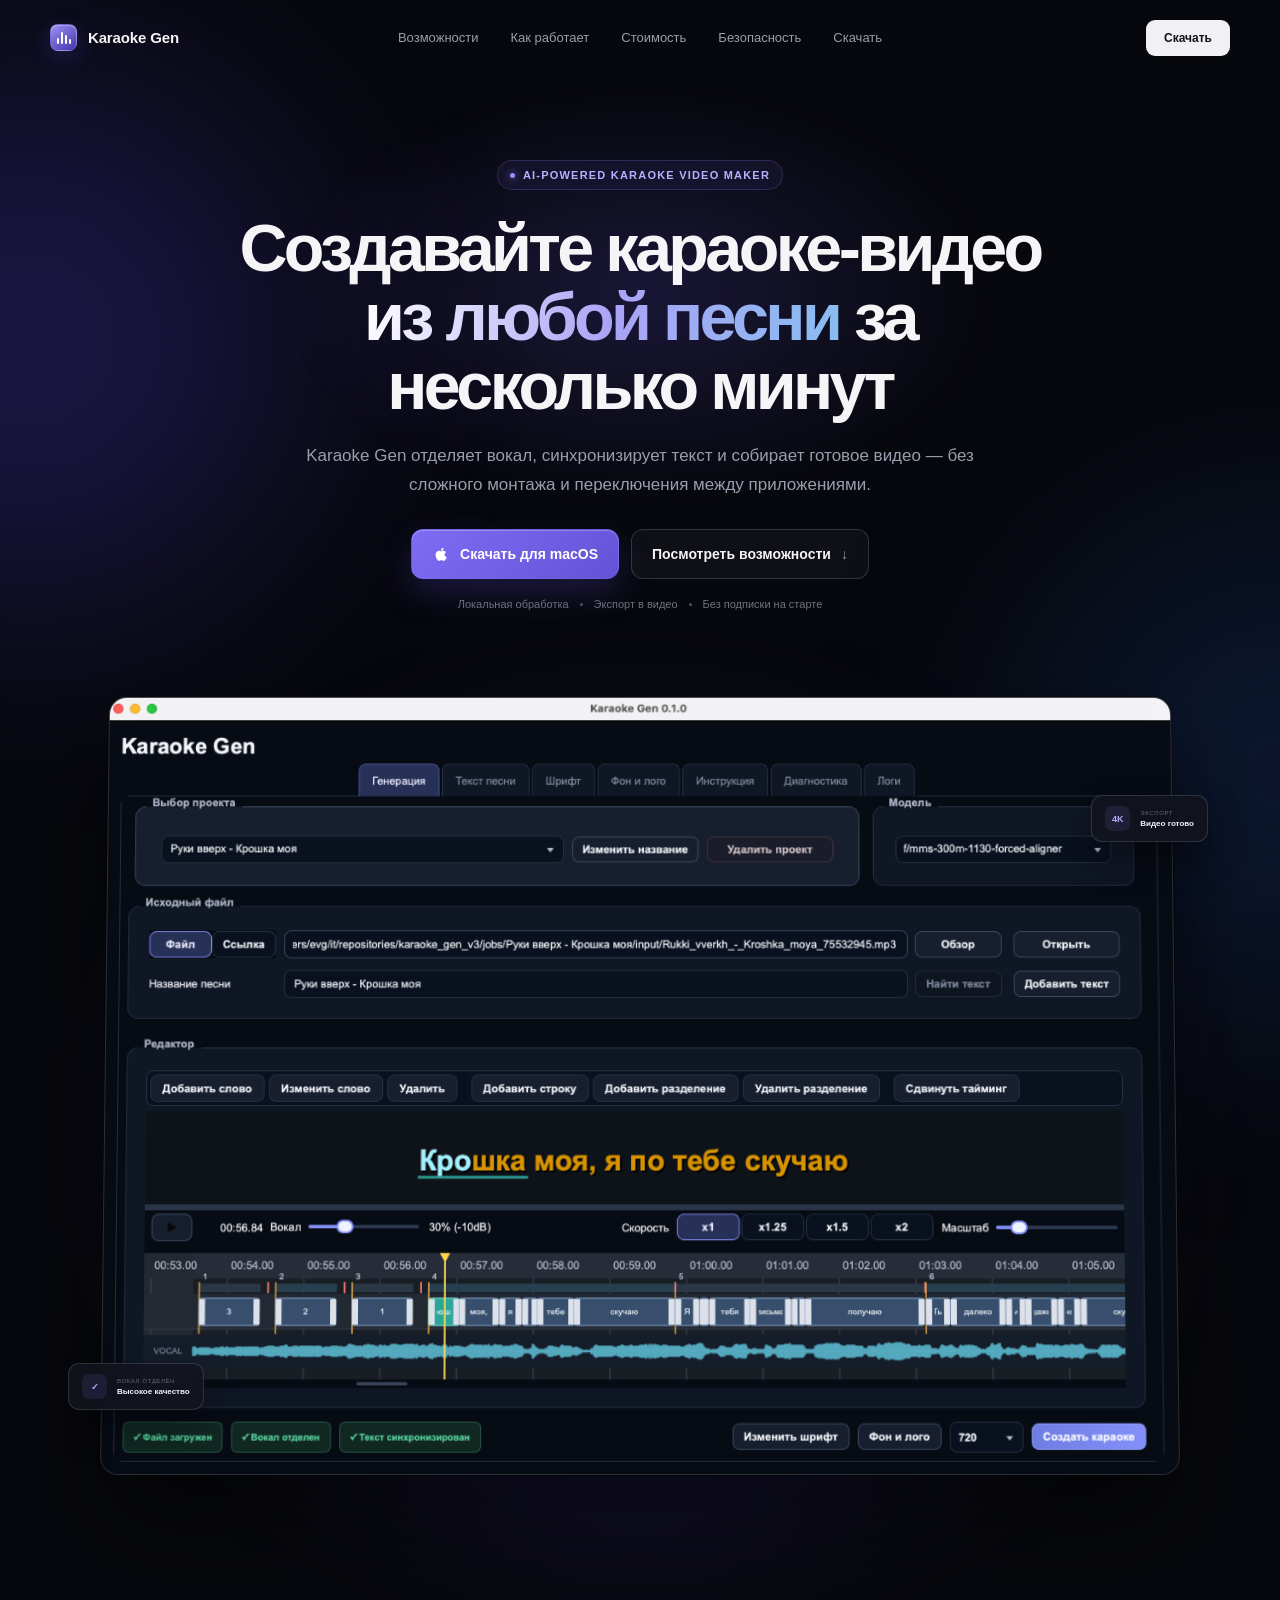
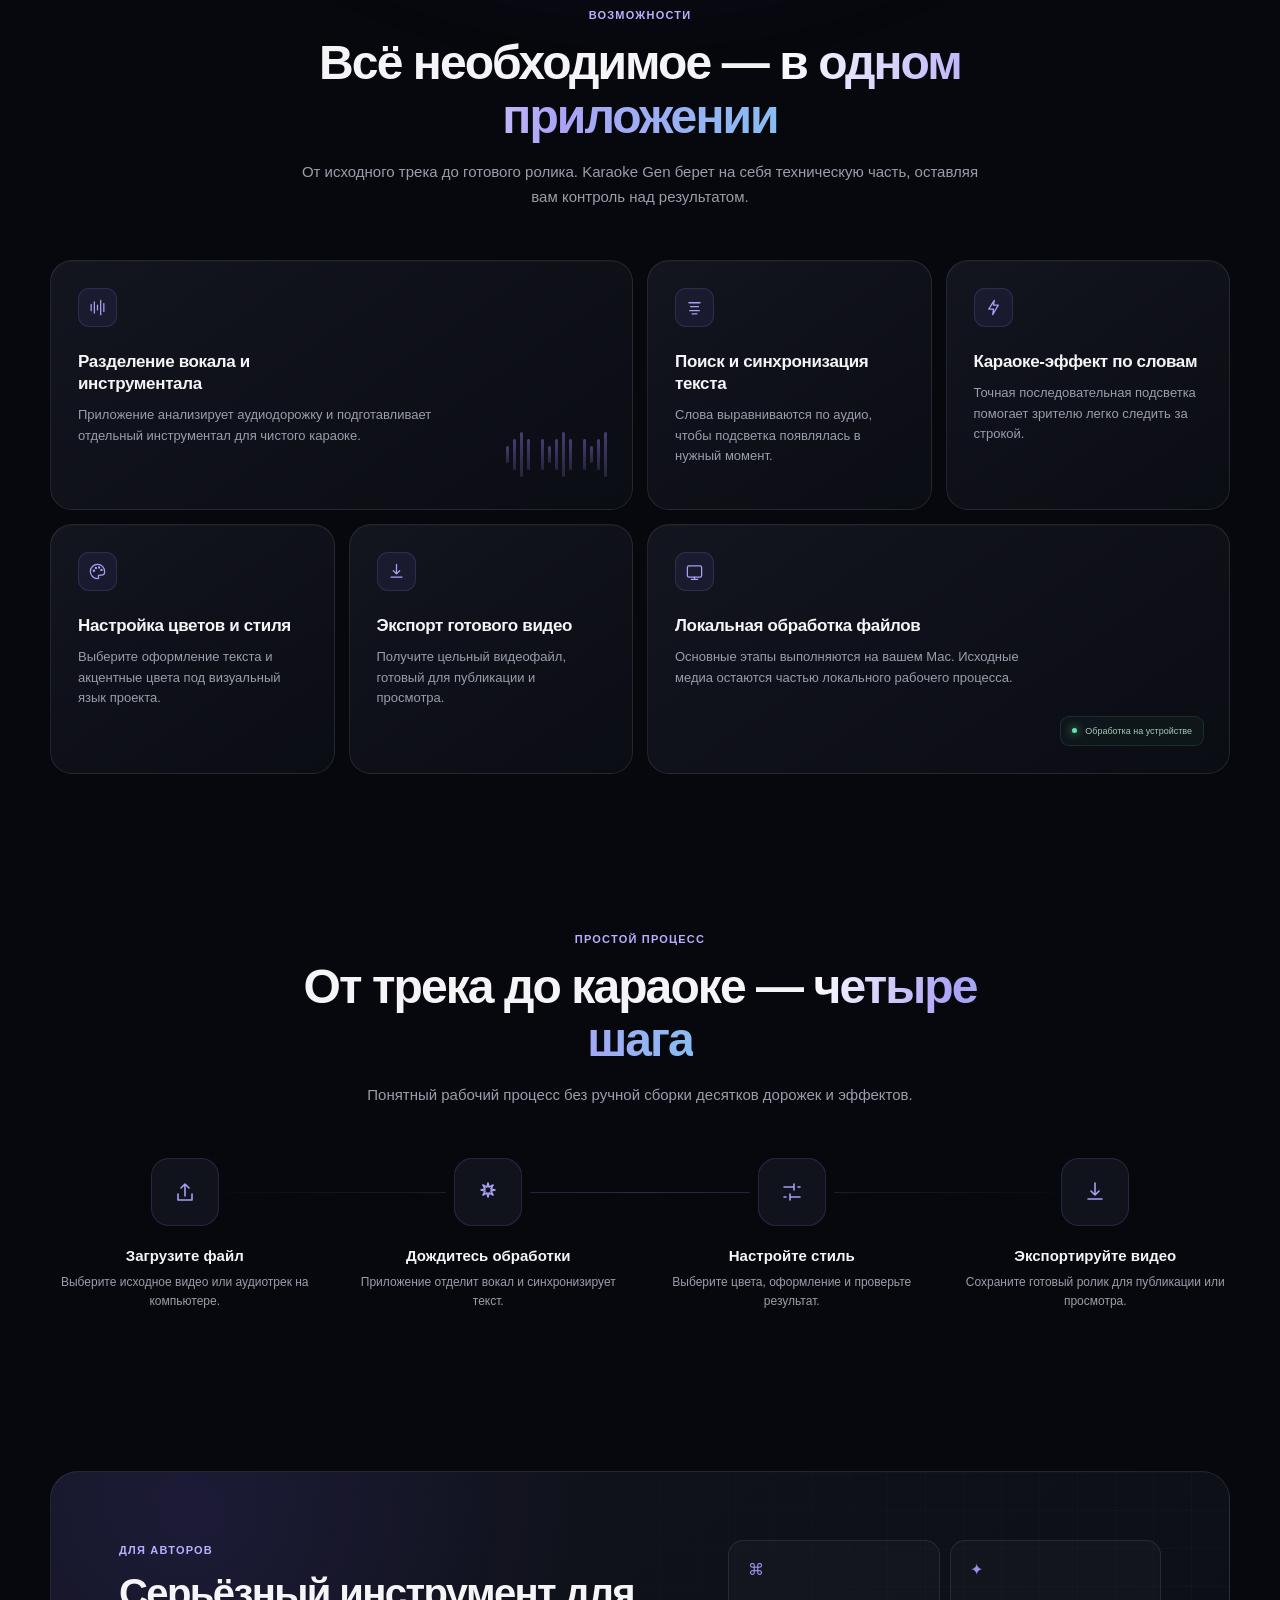
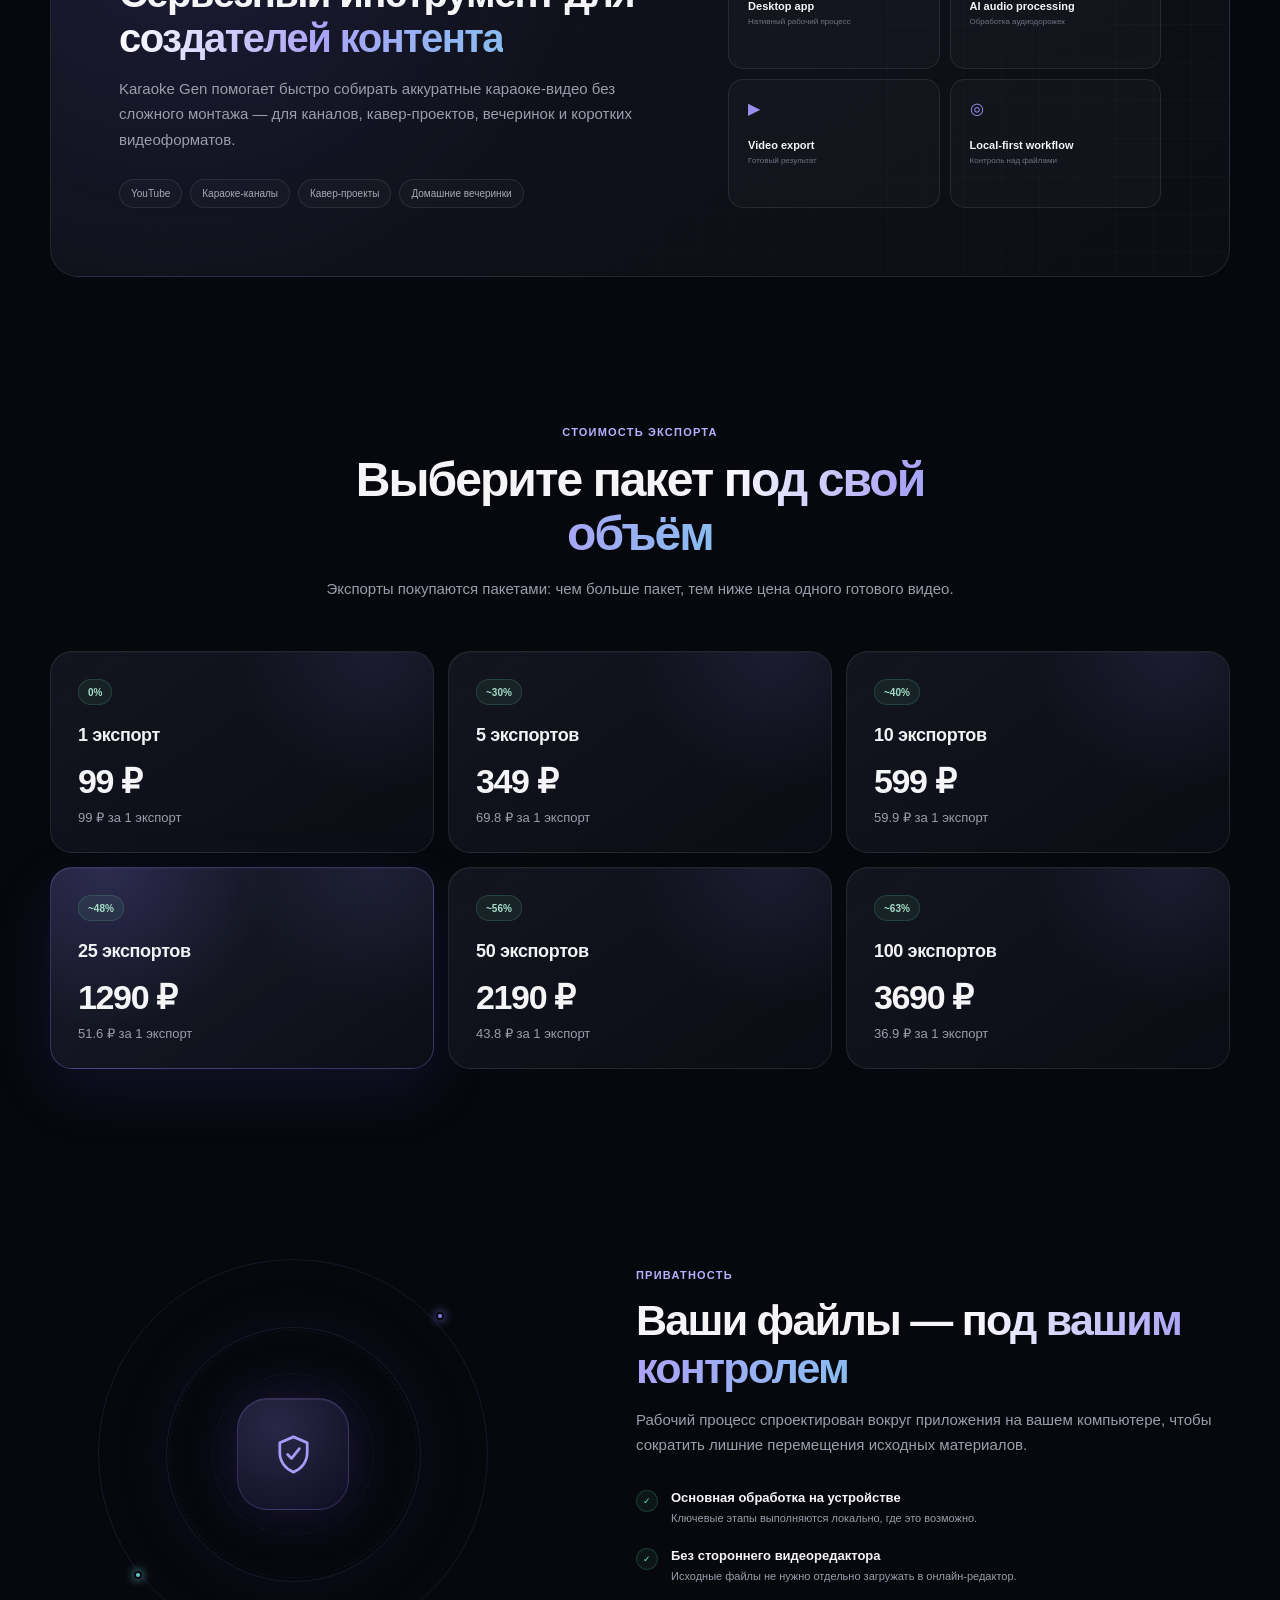
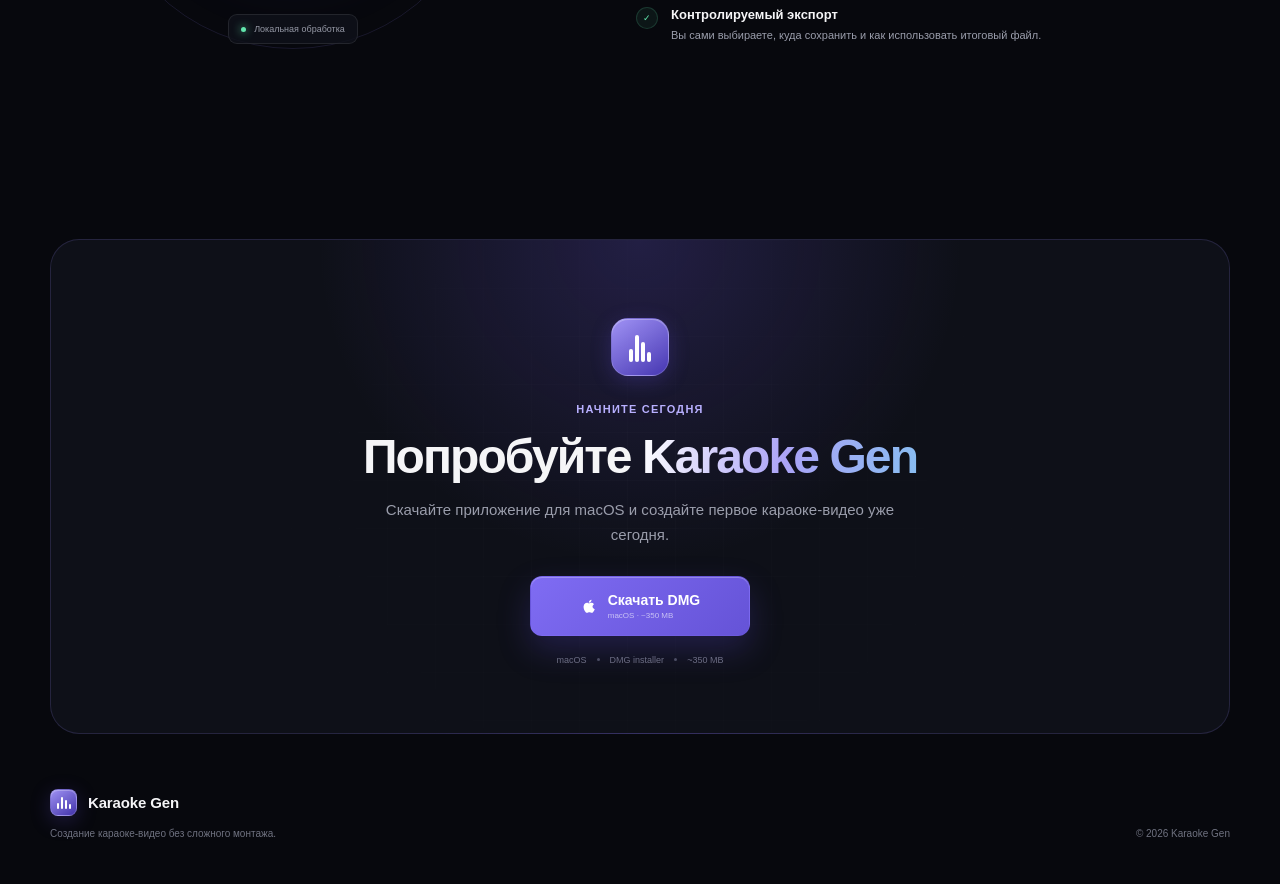
==== commit 17754482: "v2" ====
--- a/index.html
+++ b/index.html
@@ -25,6 +25,7 @@
       <nav class="nav" id="site-nav" aria-label="Основная навигация" data-nav>
         <a href="#features">Возможности</a>
         <a href="#workflow">Как работает</a>
+        <a href="#pricing">Стоимость</a>
         <a href="#privacy">Безопасность</a>
         <a href="#download">Скачать</a>
       </nav>
@@ -52,54 +53,10 @@
         <p class="trust-line"><span>Локальная обработка</span><i></i><span>Экспорт в видео</span><i></i><span>Без подписки на старте</span></p>
       </div>
 
-      <div class="app-stage reveal" data-delay="1" aria-label="Макет интерфейса Karaoke Gen">
+      <div class="app-stage reveal" data-delay="1" aria-label="Скриншот интерфейса Karaoke Gen">
         <div class="stage-halo"></div>
-        <div class="app-window">
-          <div class="app-titlebar">
-            <div class="traffic-lights" aria-hidden="true"><i></i><i></i><i></i></div>
-            <div class="app-title">Karaoke Gen</div>
-            <div class="titlebar-status"><span></span>Обработка</div>
-          </div>
-          <div class="app-body">
-            <aside class="app-sidebar">
-              <div class="sidebar-logo"><span class="brand-mark"><span></span><span></span><span></span><span></span></span></div>
-              <button class="sidebar-item active" aria-label="Проект"><svg viewBox="0 0 24 24"><path d="M4 6.5h6l2 2h8v10H4z"/></svg></button>
-              <button class="sidebar-item" aria-label="Текст"><svg viewBox="0 0 24 24"><path d="M6 5h12M8 10h8M7 15h10M10 19h4"/></svg></button>
-              <button class="sidebar-item" aria-label="Оформление"><svg viewBox="0 0 24 24"><path d="m12 4 7 5-7 5-7-5 7-5Zm-7 10 7 5 7-5"/></svg></button>
-              <button class="sidebar-item sidebar-bottom" aria-label="Настройки"><svg viewBox="0 0 24 24"><circle cx="12" cy="12" r="3"/><path d="M12 3v2M12 19v2M3 12h2M19 12h2M5.6 5.6 7 7M17 17l1.4 1.4M18.4 5.6 17 7M7 17l-1.4 1.4"/></svg></button>
-            </aside>
-            <div class="app-content">
-              <div class="project-head">
-                <div><small>НОВЫЙ ПРОЕКТ</small><strong>Midnight Echoes</strong></div>
-                <button class="export-button">Экспортировать</button>
-              </div>
-              <div class="workspace-grid">
-                <div class="preview-card">
-                  <div class="video-preview">
-                    <div class="video-orb video-orb--one"></div><div class="video-orb video-orb--two"></div>
-                    <div class="lyrics-preview"><span>we were running through the</span><strong>midnight</strong><span>chasing echoes in the dark</span></div>
-                    <div class="preview-controls"><span>01:24</span><div><button aria-label="Назад">◀</button><button class="play" aria-label="Воспроизвести">▶</button><button aria-label="Вперёд">▶</button></div><span>03:42</span></div>
-                  </div>
-                  <div class="timeline">
-                    <div class="track-label"><span>♫</span><div><b>Инструментал</b><small>Audio track</small></div></div>
-                    <div class="waveform"><i></i><i></i><i></i><i></i><i></i><i></i><i></i><i></i><i></i><i></i><i></i><i></i><i></i><i></i><i></i><i></i><i></i><i></i><i></i><i></i><i></i><i></i><i></i><i></i><i></i><i></i><i></i><i></i><i></i><i></i></div>
-                    <div class="playhead"></div>
-                  </div>
-                </div>
-                <div class="process-panel">
-                  <div class="process-top"><span class="process-icon">✦</span><div><small>AI ОБРАБОТКА</small><strong>Синхронизация текста</strong></div><b>84%</b></div>
-                  <div class="progress"><span></span></div>
-                  <ul class="process-list">
-                    <li class="done"><span>✓</span><div><b>Аудио загружено</b><small>midnight_echoes.wav</small></div></li>
-                    <li class="done"><span>✓</span><div><b>Вокал отделён</b><small>2 дорожки готовы</small></div></li>
-                    <li class="current"><span>03</span><div><b>Текст синхронизируется</b><small>Распознаём слова и тайминг</small></div></li>
-                    <li><span>04</span><div><b>Создание видео</b><small>Следующий этап</small></div></li>
-                  </ul>
-                  <div class="style-row"><div><small>СТИЛЬ ТЕКСТА</small><div class="color-dots"><i></i><i></i><i></i><i></i></div></div><button aria-label="Настроить стиль">↗</button></div>
-                </div>
-              </div>
-            </div>
-          </div>
+        <div class="app-shot-card">
+          <img class="app-screenshot" src="assets/karaoke-gen-app.png" width="1263" height="917" alt="Интерфейс Karaoke Gen с редактором караоке и таймлайном синхронизации текста">
         </div>
         <div class="floating-pill floating-pill--left"><span>✓</span><div><small>ВОКАЛ ОТДЕЛЁН</small><b>Высокое качество</b></div></div>
         <div class="floating-pill floating-pill--right"><span>4K</span><div><small>ЭКСПОРТ</small><b>Видео готово</b></div></div>
@@ -133,8 +90,54 @@
 
     <section class="section shell creators">
       <div class="creators-card reveal">
-        <div class="creators-copy"><span class="section-kicker">Для авторов</span><h2>Серьёзный инструмент для <span>создателей контента</span></h2><p>Karaoke Gen помогает быстро собирать аккуратные караоке-видео без сложного монтажа — для каналов, кавер-проектов, вечеринок и коротких форматов.</p><div class="use-cases"><span>YouTube</span><span>TikTok</span><span>Reels</span><span>Караоке-каналы</span><span>Кавер-проекты</span></div></div>
+        <div class="creators-copy"><span class="section-kicker">Для авторов</span><h2>Серьёзный инструмент для <span>создателей контента</span></h2><p>Karaoke Gen помогает быстро собирать аккуратные караоке-видео без сложного монтажа — для каналов, кавер-проектов, вечеринок и коротких видеоформатов.</p><div class="use-cases"><span>YouTube</span><span>Караоке-каналы</span><span>Кавер-проекты</span><span>Домашние вечеринки</span></div></div>
         <div class="product-signals"><div><span class="signal-icon">⌘</span><strong>Desktop app</strong><small>Нативный рабочий процесс</small></div><div><span class="signal-icon">✦</span><strong>AI audio processing</strong><small>Обработка аудиодорожек</small></div><div><span class="signal-icon">▶</span><strong>Video export</strong><small>Готовый результат</small></div><div><span class="signal-icon">◎</span><strong>Local-first workflow</strong><small>Контроль над файлами</small></div></div>
+      </div>
+    </section>
+
+    <section class="section shell pricing" id="pricing">
+      <div class="section-heading reveal">
+        <span class="section-kicker">Стоимость экспорта</span>
+        <h2>Выберите пакет <span>под свой объём</span></h2>
+        <p>Экспорты покупаются пакетами: чем больше пакет, тем ниже цена одного готового видео.</p>
+      </div>
+      <div class="pricing-grid">
+        <article class="pricing-card reveal">
+          <span class="pricing-discount">0%</span>
+          <h3>1 экспорт</h3>
+          <strong>99 ₽</strong>
+          <p>99 ₽ за 1 экспорт</p>
+        </article>
+        <article class="pricing-card reveal" data-delay="1">
+          <span class="pricing-discount">~30%</span>
+          <h3>5 экспортов</h3>
+          <strong>349 ₽</strong>
+          <p>69.8 ₽ за 1 экспорт</p>
+        </article>
+        <article class="pricing-card reveal" data-delay="2">
+          <span class="pricing-discount">~40%</span>
+          <h3>10 экспортов</h3>
+          <strong>599 ₽</strong>
+          <p>59.9 ₽ за 1 экспорт</p>
+        </article>
+        <article class="pricing-card pricing-card--featured reveal">
+          <span class="pricing-discount">~48%</span>
+          <h3>25 экспортов</h3>
+          <strong>1290 ₽</strong>
+          <p>51.6 ₽ за 1 экспорт</p>
+        </article>
+        <article class="pricing-card reveal" data-delay="1">
+          <span class="pricing-discount">~56%</span>
+          <h3>50 экспортов</h3>
+          <strong>2190 ₽</strong>
+          <p>43.8 ₽ за 1 экспорт</p>
+        </article>
+        <article class="pricing-card reveal" data-delay="2">
+          <span class="pricing-discount">~63%</span>
+          <h3>100 экспортов</h3>
+          <strong>3690 ₽</strong>
+          <p>36.9 ₽ за 1 экспорт</p>
+        </article>
       </div>
     </section>
 
@@ -163,7 +166,6 @@
 
   <footer class="footer shell">
     <div><a class="brand" href="#top"><span class="brand-mark" aria-hidden="true"><span></span><span></span><span></span><span></span></span><span>Karaoke Gen</span></a><p>Создание караоке-видео без сложного монтажа.</p></div>
-    <nav aria-label="Ссылки в подвале"><a href="https://github.com/ilnitskii/karaoke_gen_page" target="_blank" rel="noreferrer">GitHub</a><a href="https://github.com/ilnitskii/karaoke_gen_page/releases" target="_blank" rel="noreferrer">Release Notes</a><a href="https://github.com/ilnitskii/karaoke_gen_page/issues" target="_blank" rel="noreferrer">Contact</a></nav>
     <p>© 2026 Karaoke Gen</p>
   </footer>
 </body>
--- a/style.css
+++ b/style.css
@@ -68,6 +68,8 @@
 
 .app-stage { position: relative; width: 100%; max-width: 1080px; margin: 80px auto 0; perspective: 1200px; }
 .stage-halo { position: absolute; inset: 10% 8% -5%; z-index: -1; border-radius: 50%; background: rgba(92,67,235,.23); filter: blur(75px); }
+.app-shot-card { overflow: hidden; border: 1px solid rgba(255,255,255,.13); border-radius: 18px; background: #0e1018; box-shadow: 0 50px 100px rgba(0,0,0,.58), 0 0 0 1px rgba(0,0,0,.5), inset 0 1px rgba(255,255,255,.05); transform: rotateX(1.5deg); transform-origin: center bottom; }
+.app-screenshot { display: block; width: 100%; height: auto; }
 .app-window { overflow: hidden; border: 1px solid rgba(255,255,255,.13); border-radius: 18px; background: #0e1018; text-align: left; box-shadow: 0 50px 100px rgba(0,0,0,.58), 0 0 0 1px rgba(0,0,0,.5), inset 0 1px rgba(255,255,255,.05); transform: rotateX(1.5deg); transform-origin: center bottom; }
 .app-titlebar { position: relative; display: flex; align-items: center; height: 41px; padding: 0 14px; border-bottom: 1px solid #20222c; background: linear-gradient(#171922, #12141c); }
 .traffic-lights { display: flex; gap: 7px; }.traffic-lights i { width: 8px; height: 8px; border-radius: 50%; background: #3c3e48; }.traffic-lights i:first-child { background: #fe6259; }.traffic-lights i:nth-child(2) { background: #f6bd4f; }.traffic-lights i:nth-child(3) { background: #51c853; }
@@ -115,6 +117,17 @@
 .creators-copy { position: relative; z-index: 1; }.creators-copy h2 { font-size: 40px; }.use-cases { display: flex; flex-wrap: wrap; gap: 8px; margin-top: 27px; }.use-cases span { padding: 8px 11px; border: 1px solid var(--line); border-radius: 999px; color: #a7a9b4; background: rgba(255,255,255,.025); font-size: 10px; }
 .product-signals { position: relative; z-index: 1; display: grid; grid-template-columns: 1fr 1fr; gap: 10px; }.product-signals > div { min-height: 126px; padding: 19px; border: 1px solid var(--line); border-radius: 15px; background: rgba(255,255,255,.025); }.signal-icon { display: block; margin-bottom: 21px; color: #9a8fee; font-size: 16px; }.product-signals strong, .product-signals small { display: block; }.product-signals strong { font-size: 11px; }.product-signals small { margin-top: 5px; color: var(--muted-2); font-size: 8px; }
 
+.pricing { padding-top: 145px; }
+.pricing-grid { display: grid; grid-template-columns: repeat(3, 1fr); gap: 14px; }
+.pricing-card { position: relative; overflow: hidden; min-height: 188px; padding: 27px; border: 1px solid var(--line); border-radius: var(--radius); background: linear-gradient(145deg, rgba(21,23,34,.86), rgba(13,15,23,.76)); box-shadow: inset 0 1px rgba(255,255,255,.025); }
+.pricing-card::before { content: ""; position: absolute; inset: 0; pointer-events: none; opacity: .8; background: radial-gradient(circle at 85% 0%, rgba(139,124,255,.13), transparent 36%); }
+.pricing-card h3, .pricing-card strong, .pricing-card p, .pricing-discount { position: relative; z-index: 1; }
+.pricing-card h3 { margin: 0 0 18px; color: #f2f2f6; font-size: 18px; letter-spacing: -.02em; }
+.pricing-card strong { display: block; font-size: 34px; line-height: 1; letter-spacing: -.04em; }
+.pricing-card p { margin: 12px 0 0; color: var(--muted); font-size: 13px; }
+.pricing-discount { display: inline-flex; align-items: center; min-height: 26px; padding: 0 9px; margin-bottom: 20px; border: 1px solid rgba(98,230,173,.17); border-radius: 999px; color: #a7dec7; background: rgba(98,230,173,.07); font-size: 10px; font-weight: 750; }
+.pricing-card--featured { border-color: rgba(139,124,255,.32); background: radial-gradient(circle at 15% 0%, rgba(139,124,255,.18), transparent 42%), linear-gradient(145deg, rgba(27,29,45,.92), rgba(14,16,25,.8)); box-shadow: 0 22px 65px rgba(91,72,212,.14), inset 0 1px rgba(255,255,255,.04); }
+
 .privacy { display: grid; grid-template-columns: .9fr 1.1fr; align-items: center; gap: 100px; padding-top: 170px; }.privacy-visual { position: relative; display: grid; place-items: center; min-height: 430px; }.privacy-ring { position: absolute; border: 1px solid rgba(148,132,241,.13); border-radius: 50%; }.privacy-ring--outer { width: 390px; height: 390px; }.privacy-ring--inner { width: 255px; height: 255px; box-shadow: 0 0 70px rgba(103,79,223,.07); }.privacy-ring::before { content: ""; position: absolute; inset: 18%; border: 1px dashed rgba(148,132,241,.09); border-radius: inherit; }
 .shield { position: relative; z-index: 1; display: grid; place-items: center; width: 112px; height: 112px; border: 1px solid rgba(153,138,245,.24); border-radius: 31px; color: #a89bf7; background: radial-gradient(circle at 35% 25%, rgba(158,142,255,.23), rgba(84,63,190,.13)); box-shadow: 0 0 55px rgba(98,74,215,.23), inset 0 1px rgba(255,255,255,.08); }.shield svg { width: 47px; fill: none; stroke: currentColor; stroke-width: 1.4; stroke-linecap: round; stroke-linejoin: round; }
 .orbit-dot { position: absolute; z-index: 2; width: 8px; height: 8px; border: 2px solid var(--bg); border-radius: 50%; background: #8d7dec; box-shadow: 0 0 10px #7b69df; }.orbit-dot--one { top: 73px; right: 92px; }.orbit-dot--two { bottom: 90px; left: 84px; background: #61c9d3; box-shadow: 0 0 10px #61c9d3; }
@@ -125,7 +138,7 @@
 .brand-mark--large { display: flex; width: 58px; height: 58px; margin: 0 auto 23px; padding: 13px 11px; border-radius: 17px; }.brand-mark--large span { width: 4px; }.brand-mark--large span:nth-child(1) { height: 13px; }.brand-mark--large span:nth-child(2) { height: 27px; }.brand-mark--large span:nth-child(3) { height: 20px; }.brand-mark--large span:nth-child(4) { height: 10px; }
 .download-card h2 { margin-bottom: 13px; }.download-card > p { max-width: 540px; margin-inline: auto; }.button--download { min-width: 220px; min-height: 60px; margin-top: 28px; }.button--download > span { text-align: left; }.button--download small { display: block; margin-top: 3px; color: rgba(255,255,255,.62); font-size: 8px; font-weight: 500; }.compatibility { display: flex; justify-content: center; align-items: center; gap: 10px; margin-top: 19px; color: var(--muted-2); font-size: 9px; }
 
-.footer { display: grid; grid-template-columns: 1fr auto 1fr; align-items: end; gap: 35px; padding-block: 55px 45px; }.footer > div p, .footer > p { margin: 12px 0 0; color: var(--muted-2); font-size: 10px; }.footer nav { display: flex; gap: 25px; }.footer > p { justify-self: end; }
+.footer { display: grid; grid-template-columns: 1fr auto; align-items: end; gap: 35px; padding-block: 55px 45px; }.footer > div p, .footer > p { margin: 12px 0 0; color: var(--muted-2); font-size: 10px; }.footer nav { display: flex; gap: 25px; }.footer > p { justify-self: end; }
 .reveal { opacity: 0; transform: translateY(22px); transition: opacity .7s ease, transform .7s ease; }.reveal[data-delay="1"] { transition-delay: .1s; }.reveal[data-delay="2"] { transition-delay: .2s; }.reveal[data-delay="3"] { transition-delay: .3s; }.reveal.visible { opacity: 1; transform: translateY(0); }
 
 @media (max-width: 980px) {
@@ -142,10 +155,11 @@
   .menu-button { display: flex; flex-direction: column; justify-content: center; gap: 6px; width: 38px; height: 38px; padding: 0 9px; border: 1px solid var(--line); border-radius: 9px; background: rgba(255,255,255,.03); }.menu-button span { display: block; width: 100%; height: 1px; background: #d8d8dc; transition: transform .2s; }.menu-button[aria-expanded="true"] span:first-child { transform: translateY(3.5px) rotate(45deg); }.menu-button[aria-expanded="true"] span:last-child { transform: translateY(-3.5px) rotate(-45deg); }
   .nav.open { position: absolute; top: 58px; right: 16px; left: 16px; display: grid; gap: 0; padding: 8px; border: 1px solid var(--line); border-radius: 14px; background: rgba(14,16,24,.96); box-shadow: 0 18px 50px rgba(0,0,0,.45); backdrop-filter: blur(20px); }.nav.open a { padding: 13px 12px; border-radius: 8px; }.nav.open a:hover { background: rgba(255,255,255,.04); }
   .hero { padding-top: 120px; }.hero::before { width: 100%; }.hero-lead { font-size: 15px; }.hero-actions { flex-direction: column; align-items: stretch; max-width: 340px; margin-inline: auto; margin-top: 26px; }.trust-line { flex-wrap: wrap; gap: 7px 10px; max-width: 310px; margin-inline: auto; margin-top: 18px; }
-  .app-stage { width: 112%; margin-left: -6%; margin-top: 60px; }.app-window { border-radius: 13px; }.app-body { grid-template-columns: 40px 1fr; min-height: auto; }.app-sidebar { padding-top: 10px; }.sidebar-item { width: 26px; height: 26px; }.app-content { padding: 12px; }.workspace-grid { grid-template-columns: 1fr; }.process-panel { display: none; }.video-preview { height: 220px; }.timeline { grid-template-columns: 85px 1fr; height: 68px; }.floating-pill--right { right: -2px; top: 65px; }.floating-pill--left { left: 0; bottom: 35px; }.project-head { margin-bottom: 10px; }
+  .app-stage { width: 112%; margin-left: -6%; margin-top: 60px; }.app-shot-card, .app-window { border-radius: 13px; }.app-body { grid-template-columns: 40px 1fr; min-height: auto; }.app-sidebar { padding-top: 10px; }.sidebar-item { width: 26px; height: 26px; }.app-content { padding: 12px; }.workspace-grid { grid-template-columns: 1fr; }.process-panel { display: none; }.video-preview { height: 220px; }.timeline { grid-template-columns: 85px 1fr; height: 68px; }.floating-pill--right { right: -2px; top: 65px; }.floating-pill--left { left: 0; bottom: 35px; }.project-head { margin-bottom: 10px; }
   .section { padding-top: 105px; }.section-heading { margin-bottom: 34px; }.feature-grid { grid-template-columns: 1fr; }.feature-card { min-height: 220px; }
   .workflow { padding-top: 120px; }.steps { grid-template-columns: 1fr 1fr; gap: 42px 20px; }.steps::before { display: none; }
   .creators { padding-top: 120px; }.creators-card { grid-template-columns: 1fr; gap: 38px; padding: 40px 24px; }.creators-copy h2, .privacy-copy h2 { font-size: 34px; }.product-signals { gap: 8px; }.product-signals > div { min-height: 118px; padding: 16px; }
+  .pricing { padding-top: 110px; }.pricing-grid { grid-template-columns: 1fr; }
   .privacy { grid-template-columns: 1fr; gap: 30px; padding-top: 110px; }.privacy-visual { min-height: 350px; }.privacy-ring--outer { width: 310px; height: 310px; }.privacy-ring--inner { width: 205px; height: 205px; }.orbit-dot--one { right: 45px; }.orbit-dot--two { left: 52px; }
   .download { padding-top: 110px; }.download-card { padding: 55px 20px 48px; }.compatibility { flex-wrap: wrap; }
   .footer { grid-template-columns: 1fr; align-items: start; padding-block: 42px 35px; }.footer > p { justify-self: start; }.footer nav { order: 2; flex-wrap: wrap; }.footer > p { order: 3; }
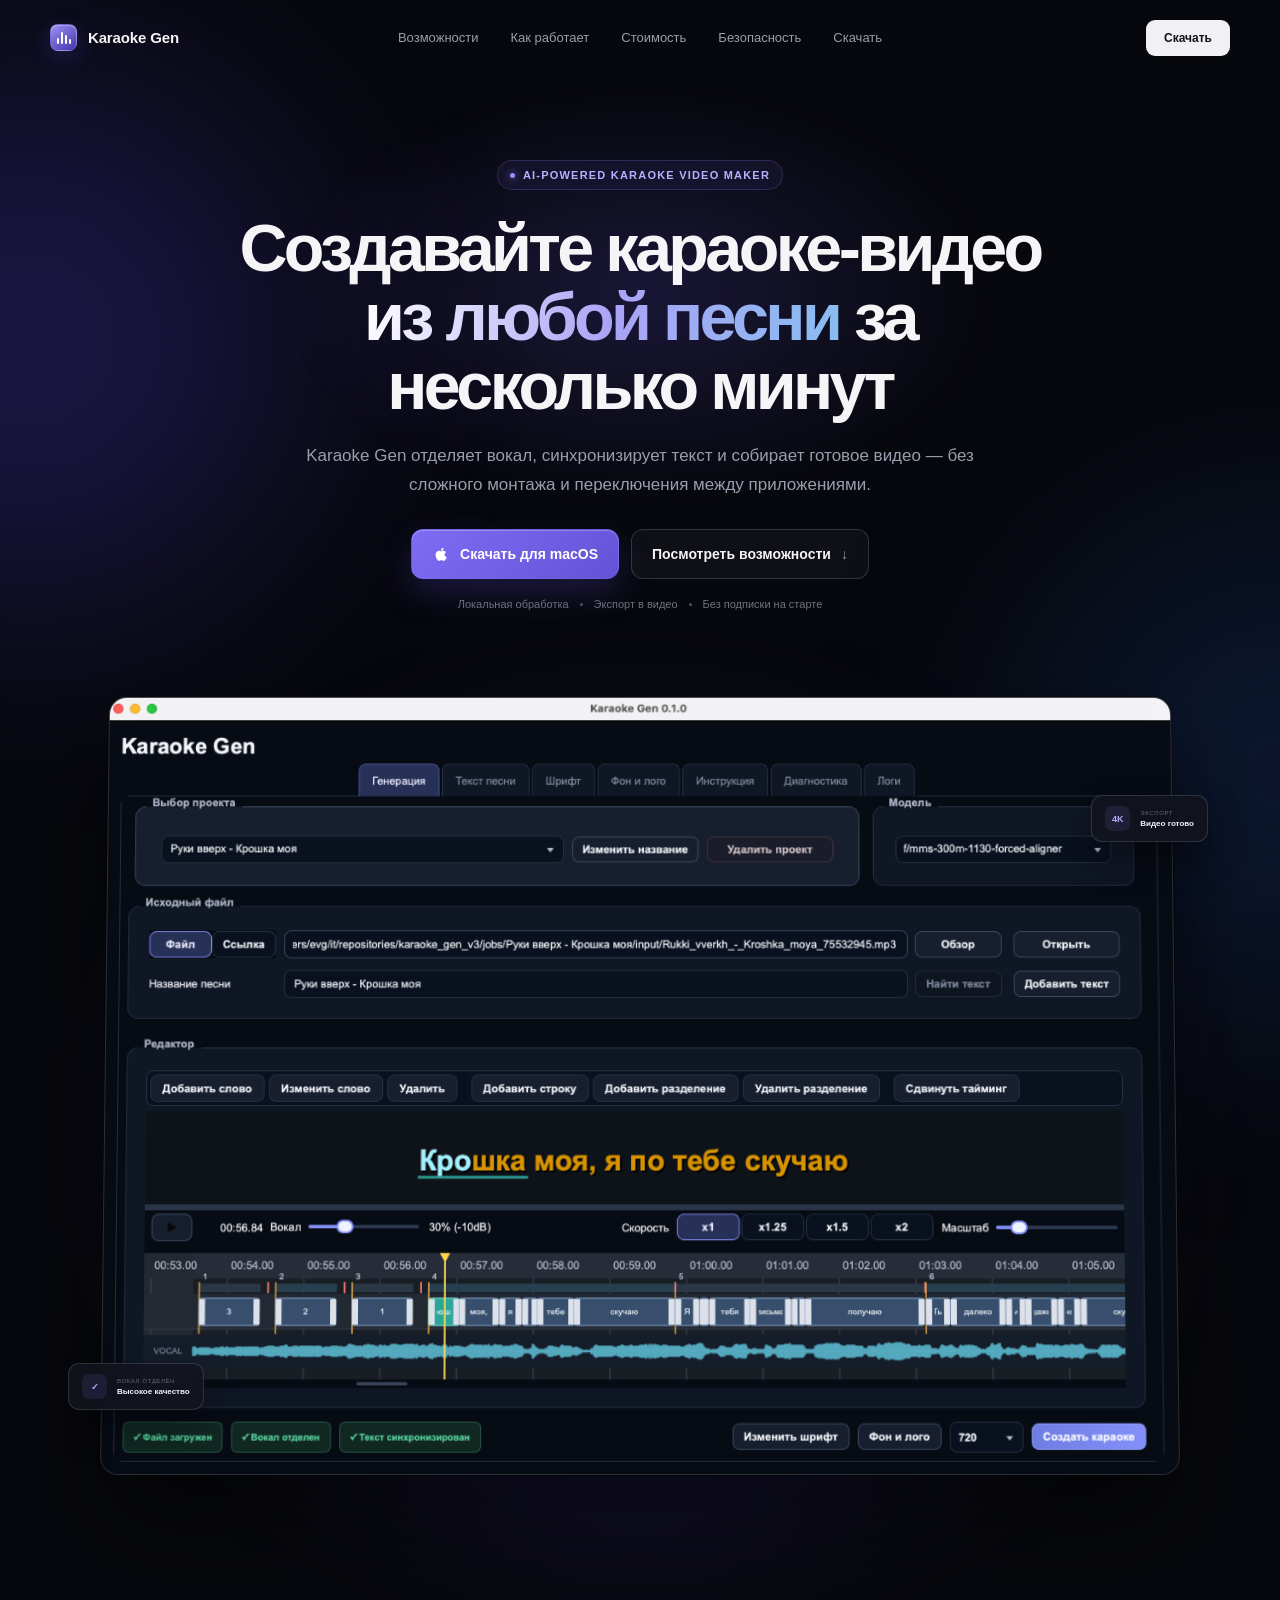
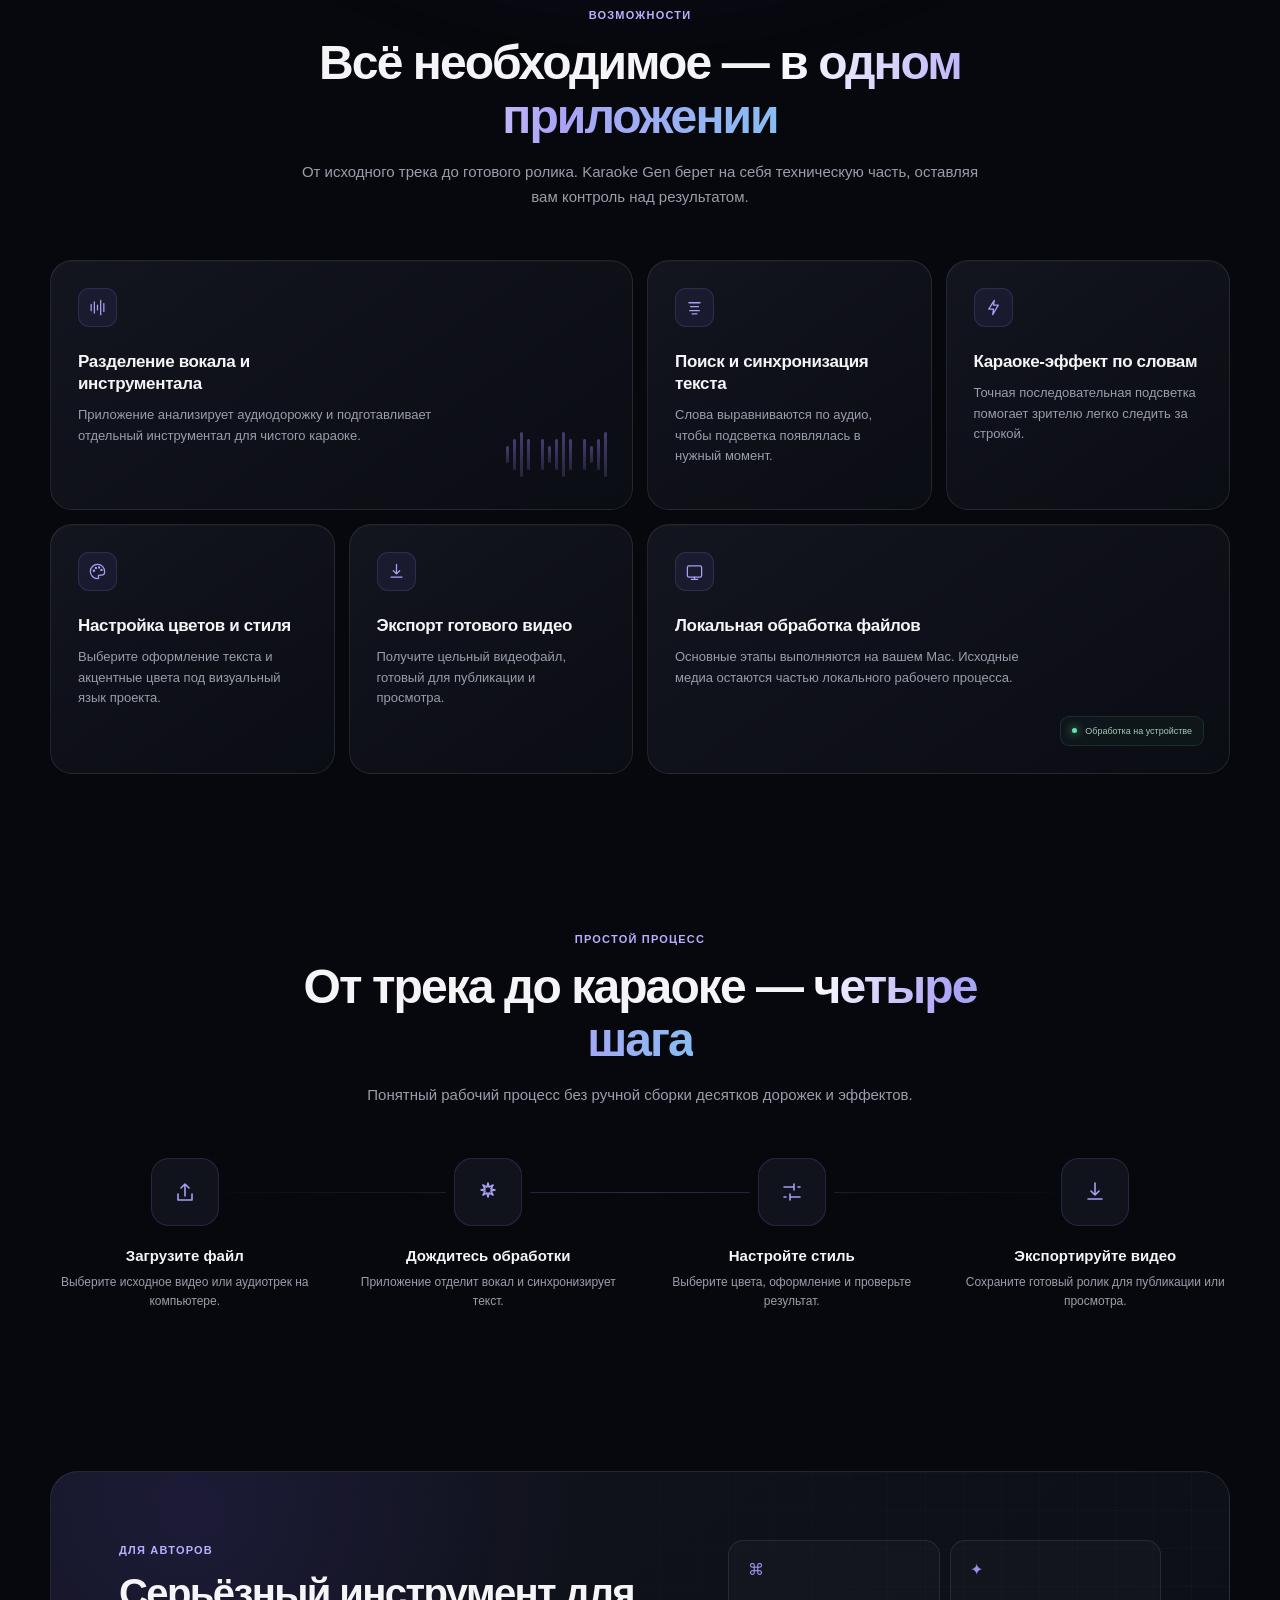
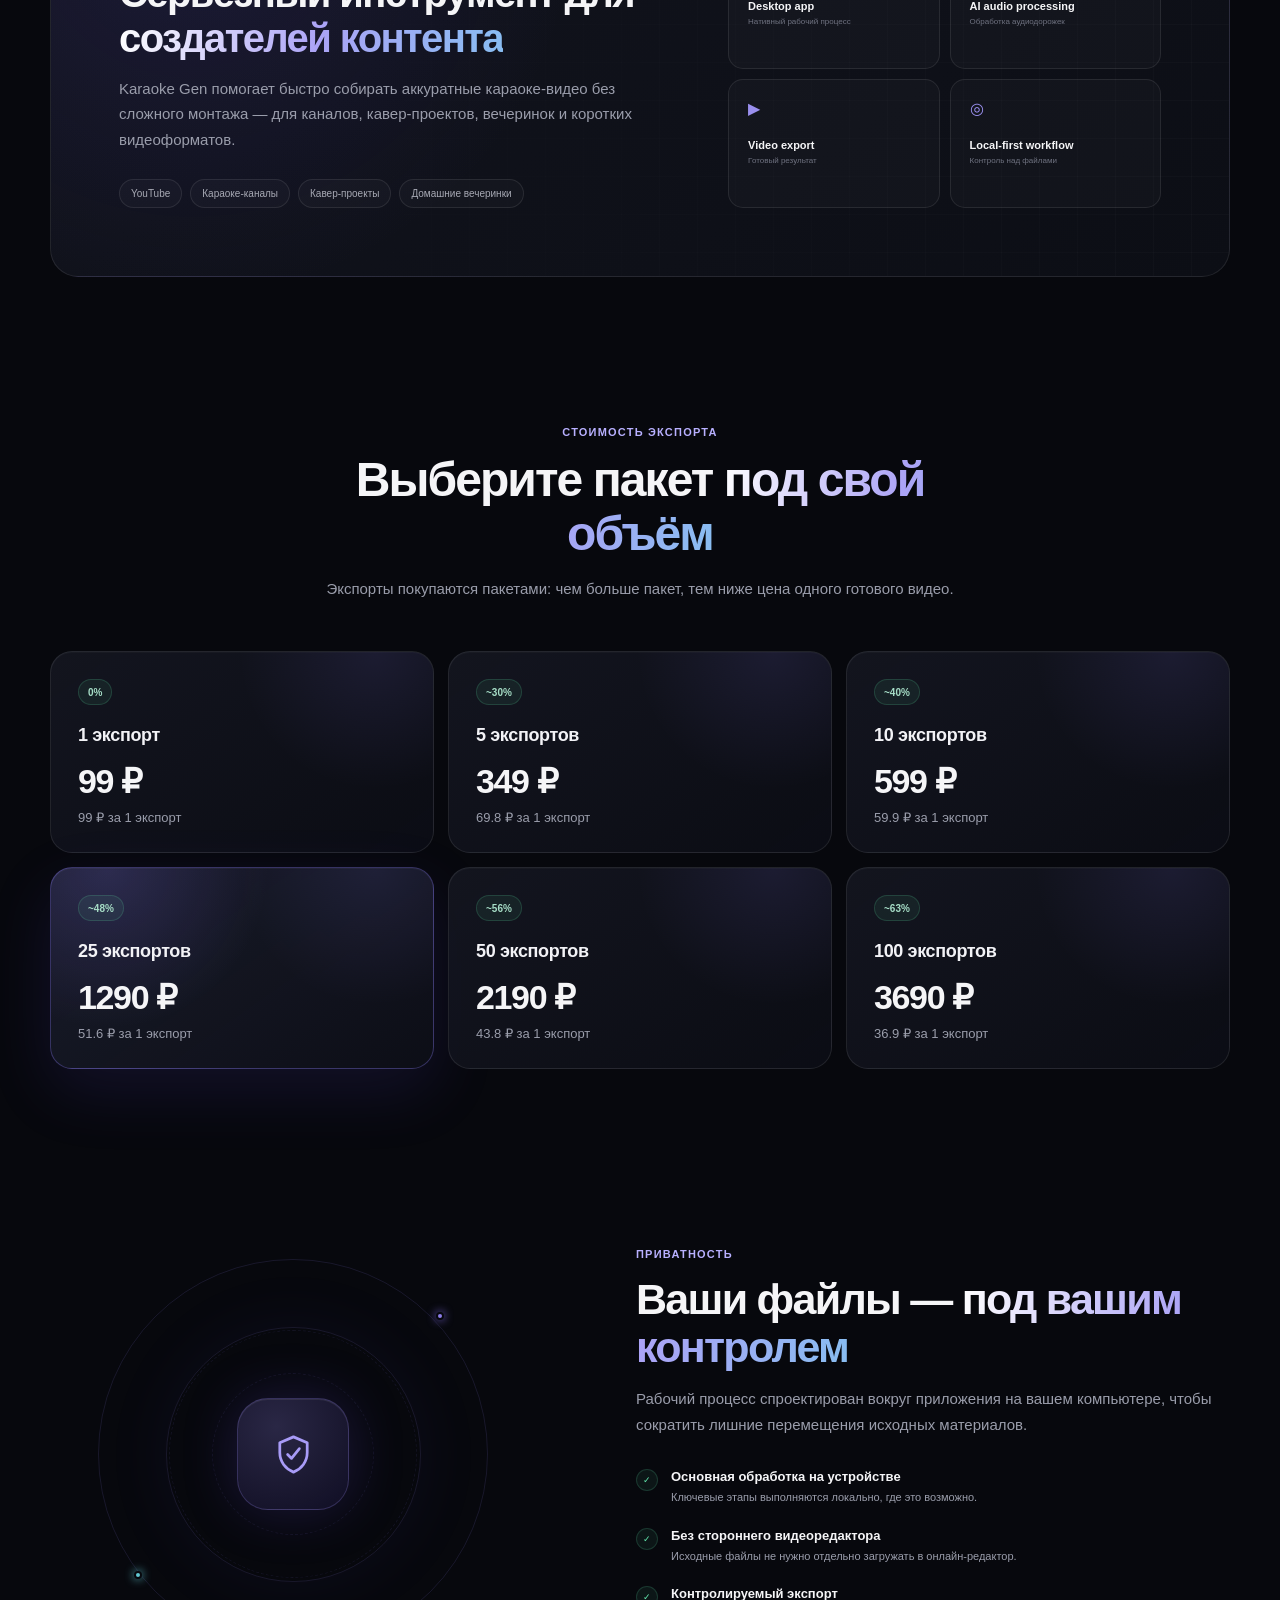
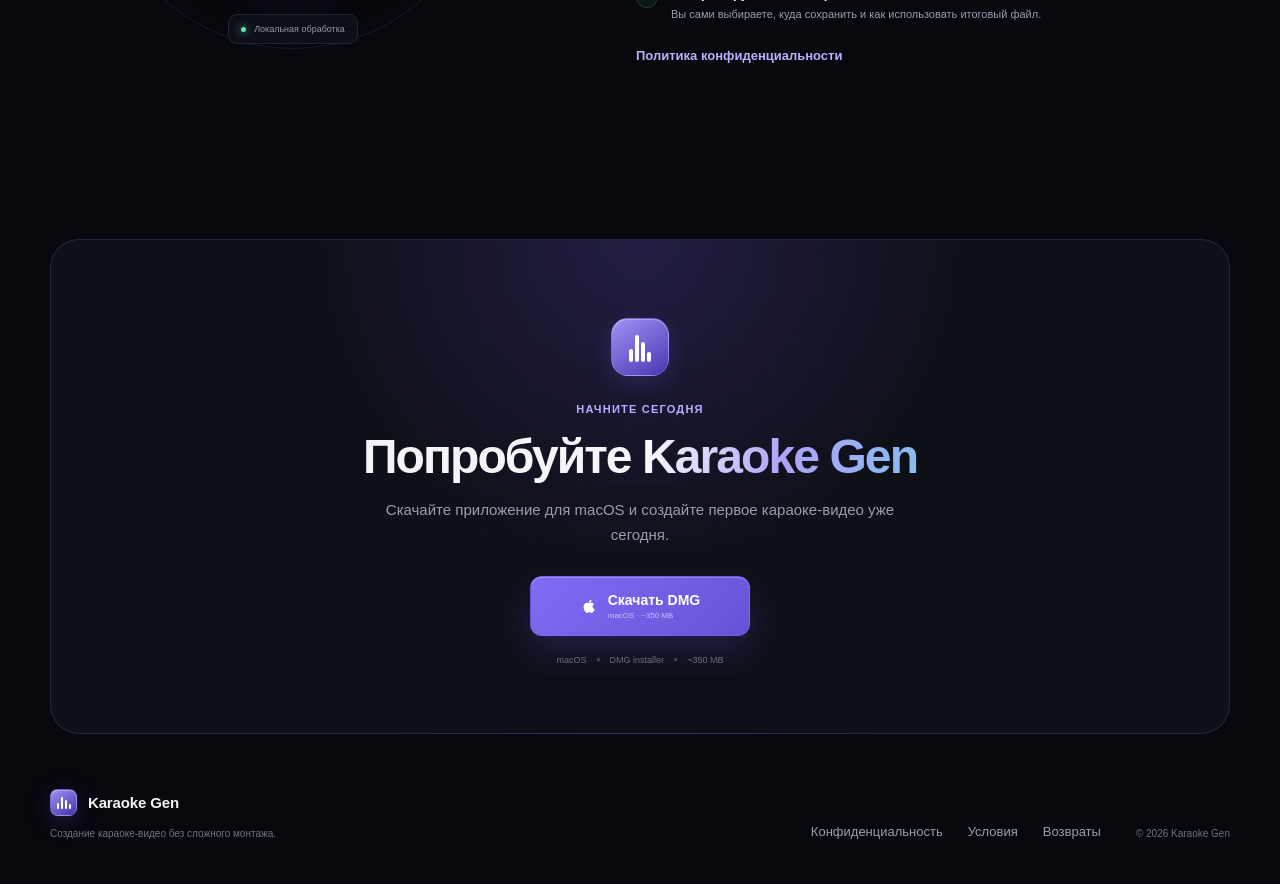
==== commit c78c2948: "terms.." ====
--- a/index.html
+++ b/index.html
@@ -6,6 +6,7 @@
   <meta name="description" content="Karaoke Gen — desktop-приложение для создания караоке-видео из аудио и видео на macOS.">
   <meta name="theme-color" content="#07080d">
   <title>Karaoke Gen — караоке-видео из любой песни</title>
+  <link rel="icon" href="assets/favicon.svg" type="image/svg+xml">
   <link rel="stylesheet" href="style.css">
   <script src="script.js" defer></script>
 </head>
@@ -148,7 +149,7 @@
         <span class="orbit-dot orbit-dot--one"></span><span class="orbit-dot orbit-dot--two"></span>
         <div class="privacy-caption"><span></span>Локальная обработка</div>
       </div>
-      <div class="privacy-copy reveal" data-delay="1"><span class="section-kicker">Приватность</span><h2>Ваши файлы — <span>под вашим контролем</span></h2><p>Рабочий процесс спроектирован вокруг приложения на вашем компьютере, чтобы сократить лишние перемещения исходных материалов.</p><ul><li><span>✓</span><div><b>Основная обработка на устройстве</b><small>Ключевые этапы выполняются локально, где это возможно.</small></div></li><li><span>✓</span><div><b>Без стороннего видеоредактора</b><small>Исходные файлы не нужно отдельно загружать в онлайн-редактор.</small></div></li><li><span>✓</span><div><b>Контролируемый экспорт</b><small>Вы сами выбираете, куда сохранить и как использовать итоговый файл.</small></div></li></ul></div>
+      <div class="privacy-copy reveal" data-delay="1"><span class="section-kicker">Приватность</span><h2>Ваши файлы — <span>под вашим контролем</span></h2><p>Рабочий процесс спроектирован вокруг приложения на вашем компьютере, чтобы сократить лишние перемещения исходных материалов.</p><ul><li><span>✓</span><div><b>Основная обработка на устройстве</b><small>Ключевые этапы выполняются локально, где это возможно.</small></div></li><li><span>✓</span><div><b>Без стороннего видеоредактора</b><small>Исходные файлы не нужно отдельно загружать в онлайн-редактор.</small></div></li><li><span>✓</span><div><b>Контролируемый экспорт</b><small>Вы сами выбираете, куда сохранить и как использовать итоговый файл.</small></div></li></ul><a class="text-link" href="privacy_policy.html">Политика конфиденциальности</a></div>
     </section>
 
     <section class="section shell download" id="download">
@@ -166,6 +167,11 @@
 
   <footer class="footer shell">
     <div><a class="brand" href="#top"><span class="brand-mark" aria-hidden="true"><span></span><span></span><span></span><span></span></span><span>Karaoke Gen</span></a><p>Создание караоке-видео без сложного монтажа.</p></div>
+    <nav aria-label="Юридическая информация">
+      <a href="privacy_policy.html">Конфиденциальность</a>
+      <a href="terms_of_service.html">Условия</a>
+      <a href="refund_policy.html">Возвраты</a>
+    </nav>
     <p>© 2026 Karaoke Gen</p>
   </footer>
 </body>
--- a/style.css
+++ b/style.css
@@ -138,8 +138,26 @@
 .brand-mark--large { display: flex; width: 58px; height: 58px; margin: 0 auto 23px; padding: 13px 11px; border-radius: 17px; }.brand-mark--large span { width: 4px; }.brand-mark--large span:nth-child(1) { height: 13px; }.brand-mark--large span:nth-child(2) { height: 27px; }.brand-mark--large span:nth-child(3) { height: 20px; }.brand-mark--large span:nth-child(4) { height: 10px; }
 .download-card h2 { margin-bottom: 13px; }.download-card > p { max-width: 540px; margin-inline: auto; }.button--download { min-width: 220px; min-height: 60px; margin-top: 28px; }.button--download > span { text-align: left; }.button--download small { display: block; margin-top: 3px; color: rgba(255,255,255,.62); font-size: 8px; font-weight: 500; }.compatibility { display: flex; justify-content: center; align-items: center; gap: 10px; margin-top: 19px; color: var(--muted-2); font-size: 9px; }
 
-.footer { display: grid; grid-template-columns: 1fr auto; align-items: end; gap: 35px; padding-block: 55px 45px; }.footer > div p, .footer > p { margin: 12px 0 0; color: var(--muted-2); font-size: 10px; }.footer nav { display: flex; gap: 25px; }.footer > p { justify-self: end; }
+.text-link { display: inline-flex; width: fit-content; margin-top: 25px; color: var(--violet-light); font-size: 13px; font-weight: 650; text-decoration: none; }
+.text-link:hover { color: var(--text); }
+
+.footer { display: grid; grid-template-columns: 1fr auto auto; align-items: end; gap: 35px; padding-block: 55px 45px; }.footer > div p, .footer > p { margin: 12px 0 0; color: var(--muted-2); font-size: 10px; }.footer nav { display: flex; gap: 25px; }.footer > p { justify-self: end; }
 .reveal { opacity: 0; transform: translateY(22px); transition: opacity .7s ease, transform .7s ease; }.reveal[data-delay="1"] { transition-delay: .1s; }.reveal[data-delay="2"] { transition-delay: .2s; }.reveal[data-delay="3"] { transition-delay: .3s; }.reveal.visible { opacity: 1; transform: translateY(0); }
+
+.legal-body { min-height: 100vh; background: radial-gradient(circle at 50% -10%, rgba(112,90,245,.16), transparent 38%), var(--bg); }
+.legal-top { display: flex; align-items: center; justify-content: space-between; gap: 20px; padding-top: 28px; }
+.legal-doc { max-width: 860px; padding-top: 80px; }
+.legal-doc h1 { max-width: 780px; margin: 18px 0 10px; font-size: clamp(34px, 4vw, 52px); letter-spacing: -.04em; text-align: left; }
+.legal-updated { margin: 0 0 28px; color: var(--muted-2); font-size: 13px; }
+.legal-note { margin: 0 0 38px; padding: 18px 20px; border: 1px solid rgba(149,134,245,.17); border-radius: 14px; color: #d6d8e5; background: rgba(255,255,255,.035); line-height: 1.6; }
+.legal-section { padding: 28px 0; border-top: 1px solid var(--line); }
+.legal-section h2 { margin: 0 0 13px; font-size: 22px; letter-spacing: -.02em; }
+.legal-section p, .legal-section li { color: var(--muted); font-size: 15px; line-height: 1.75; }
+.legal-section p { margin: 10px 0; }
+.legal-section ul { margin: 12px 0 0; padding-left: 22px; }
+.legal-section a { color: var(--violet-light); text-decoration: none; }
+.legal-section a:hover { color: var(--text); }
+.legal-footer { max-width: 860px; }
 
 @media (max-width: 980px) {
   .nav { gap: 18px; }
@@ -163,6 +181,7 @@
   .privacy { grid-template-columns: 1fr; gap: 30px; padding-top: 110px; }.privacy-visual { min-height: 350px; }.privacy-ring--outer { width: 310px; height: 310px; }.privacy-ring--inner { width: 205px; height: 205px; }.orbit-dot--one { right: 45px; }.orbit-dot--two { left: 52px; }
   .download { padding-top: 110px; }.download-card { padding: 55px 20px 48px; }.compatibility { flex-wrap: wrap; }
   .footer { grid-template-columns: 1fr; align-items: start; padding-block: 42px 35px; }.footer > p { justify-self: start; }.footer nav { order: 2; flex-wrap: wrap; }.footer > p { order: 3; }
+  .legal-top { padding-top: 20px; }.legal-doc { padding-top: 58px; }.legal-doc h1 { font-size: 36px; }.legal-section h2 { font-size: 20px; }
 }
 
 @media (max-width: 420px) {
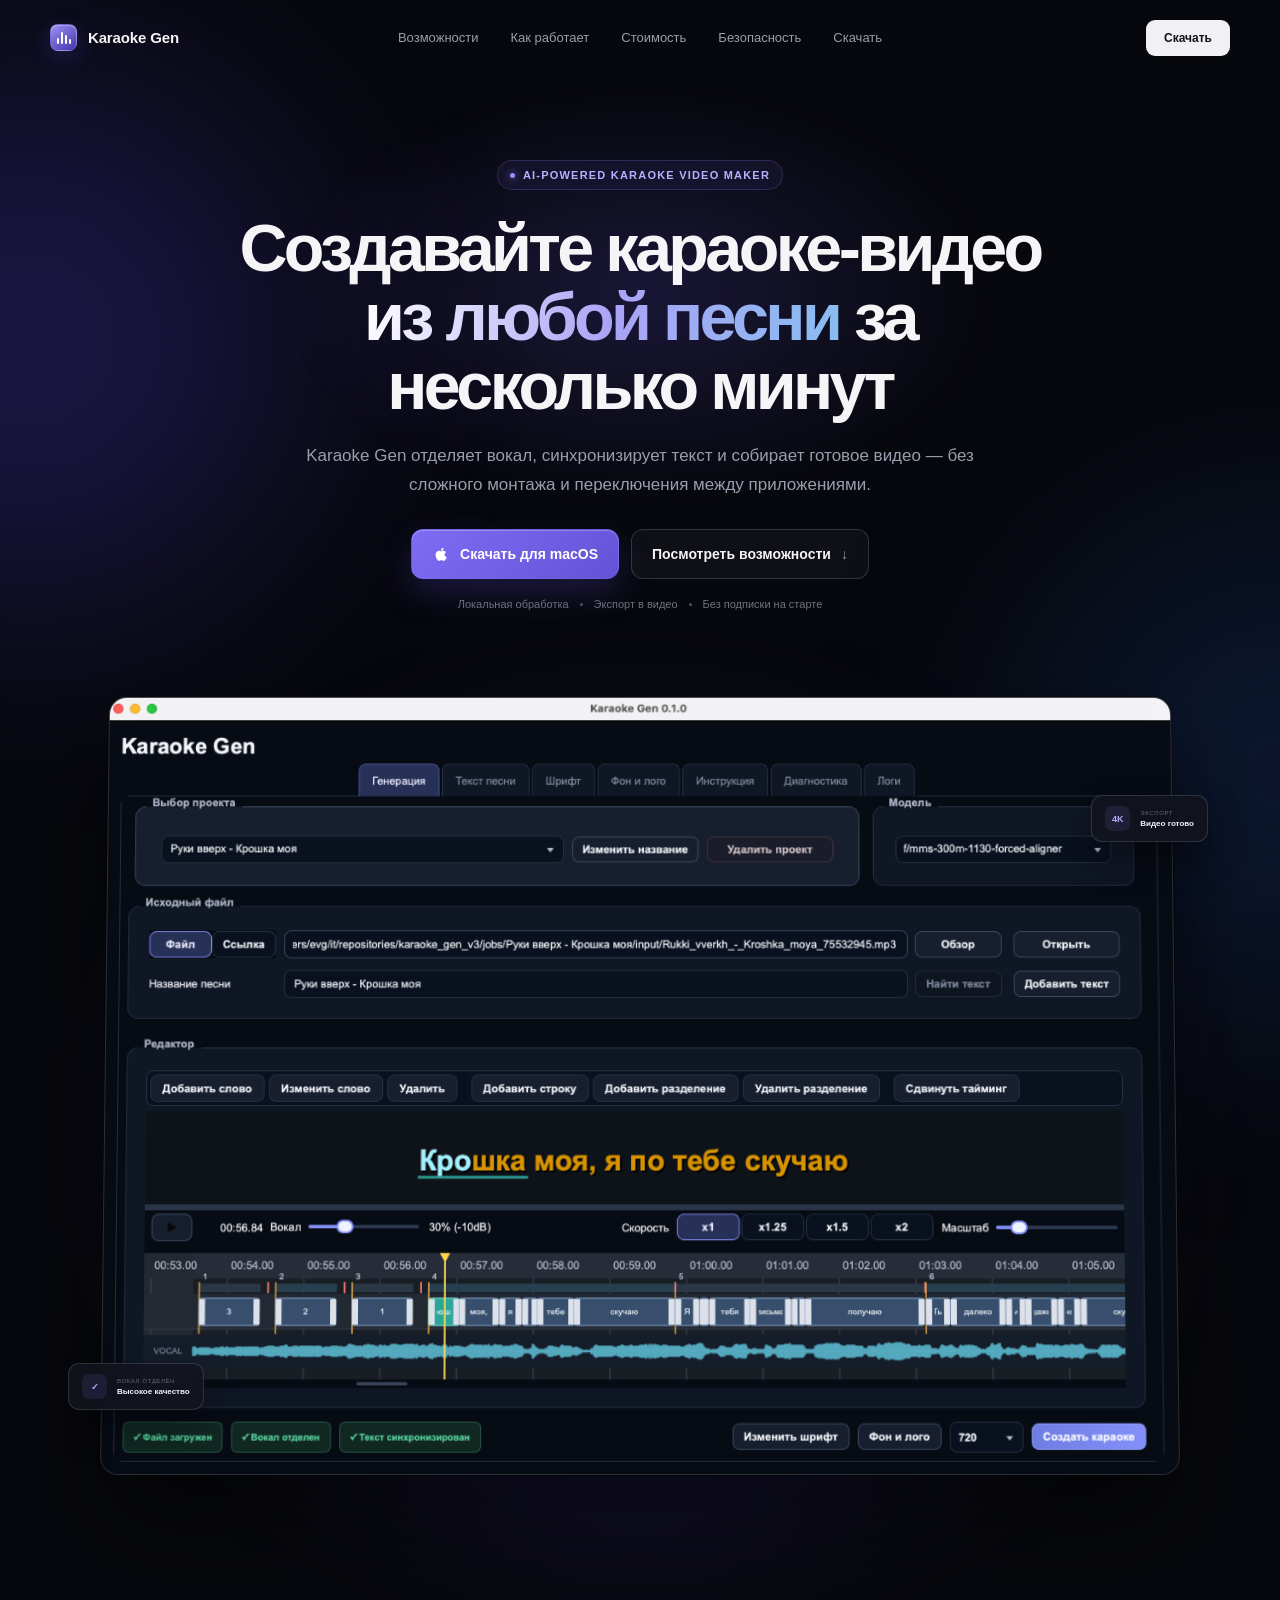
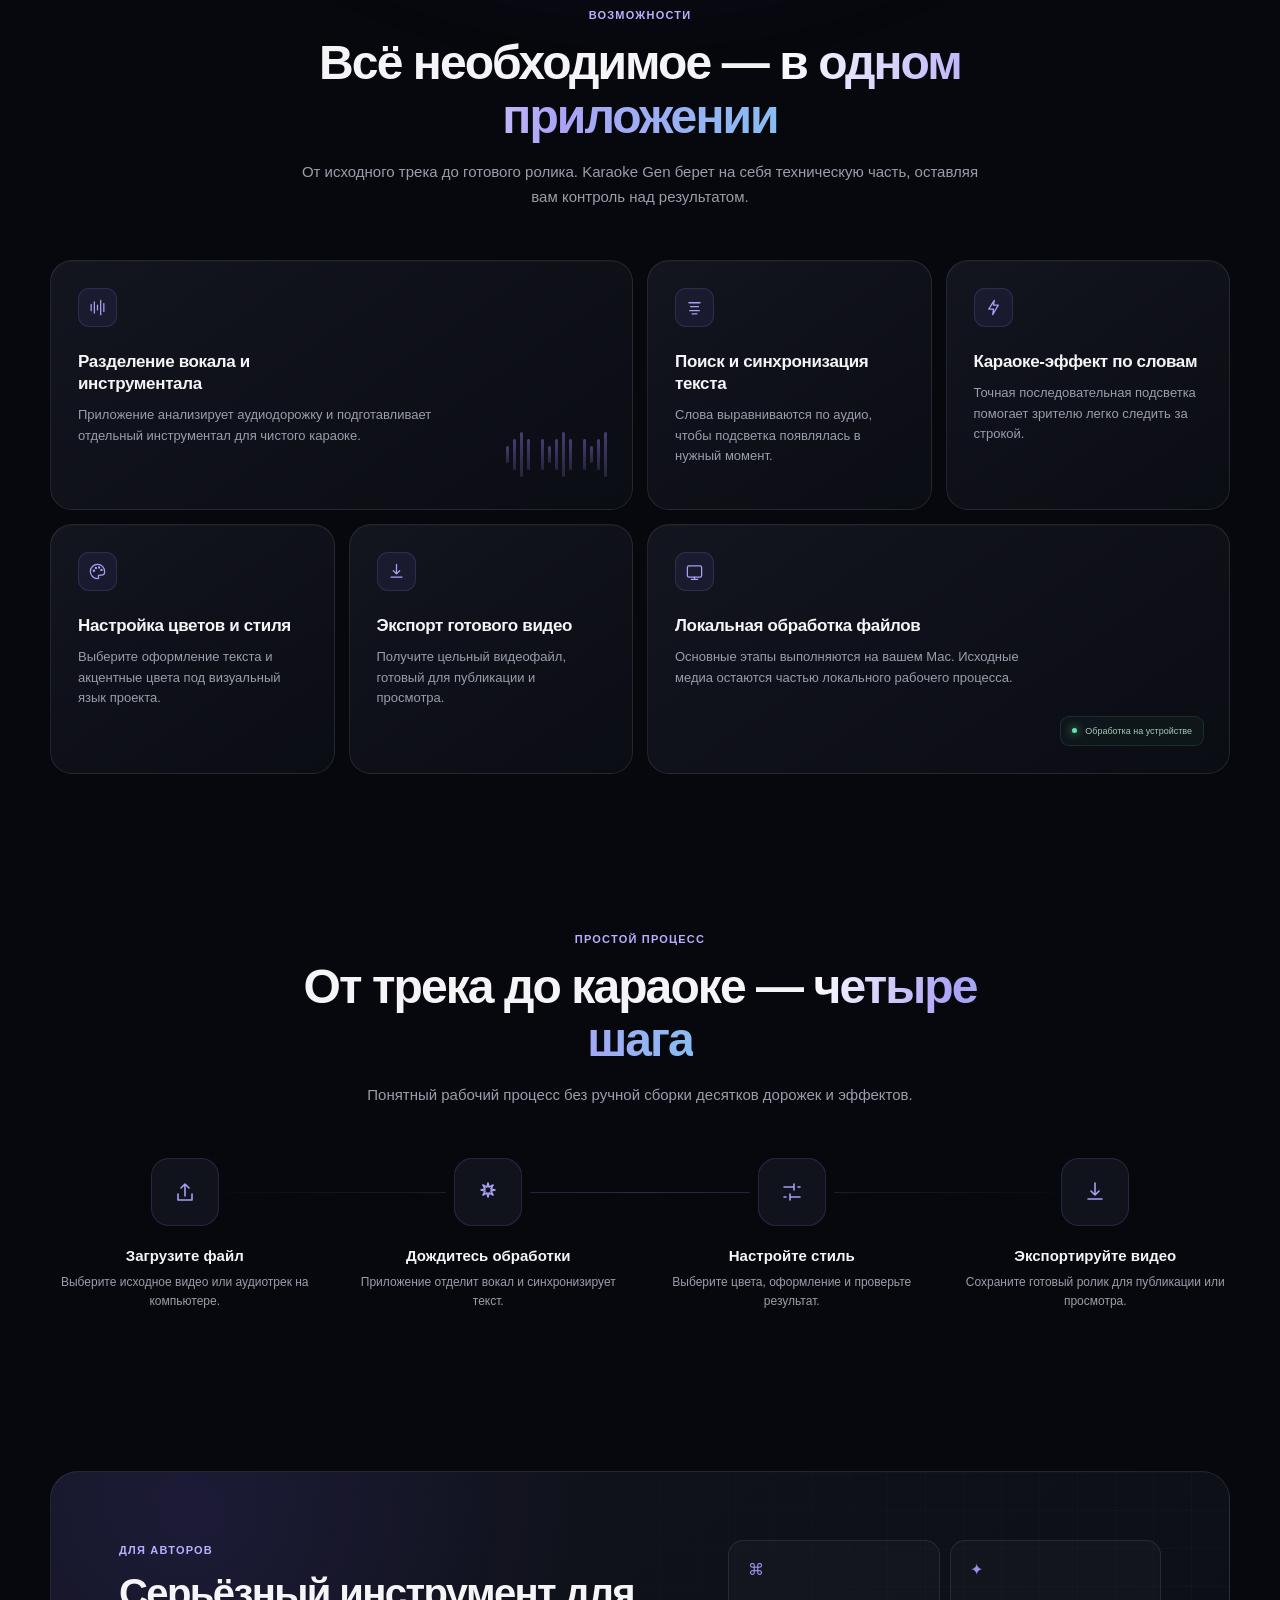
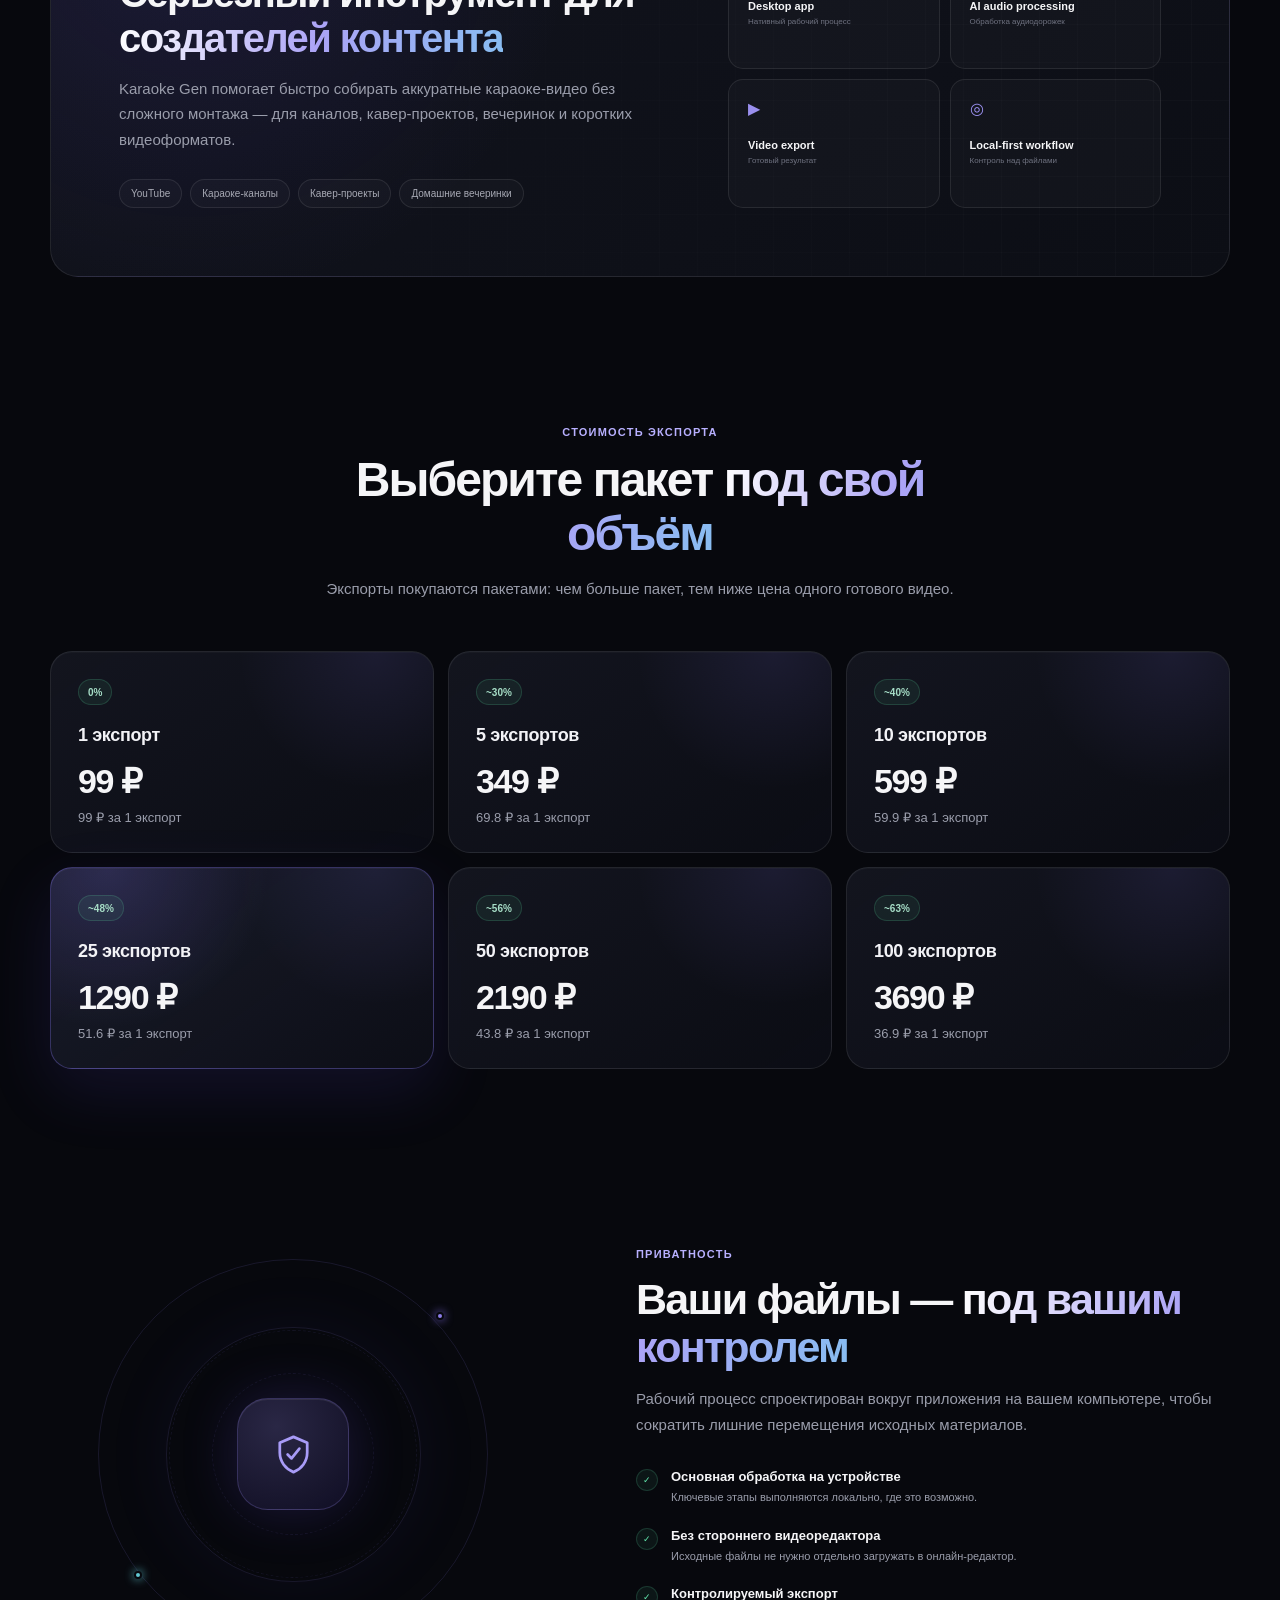
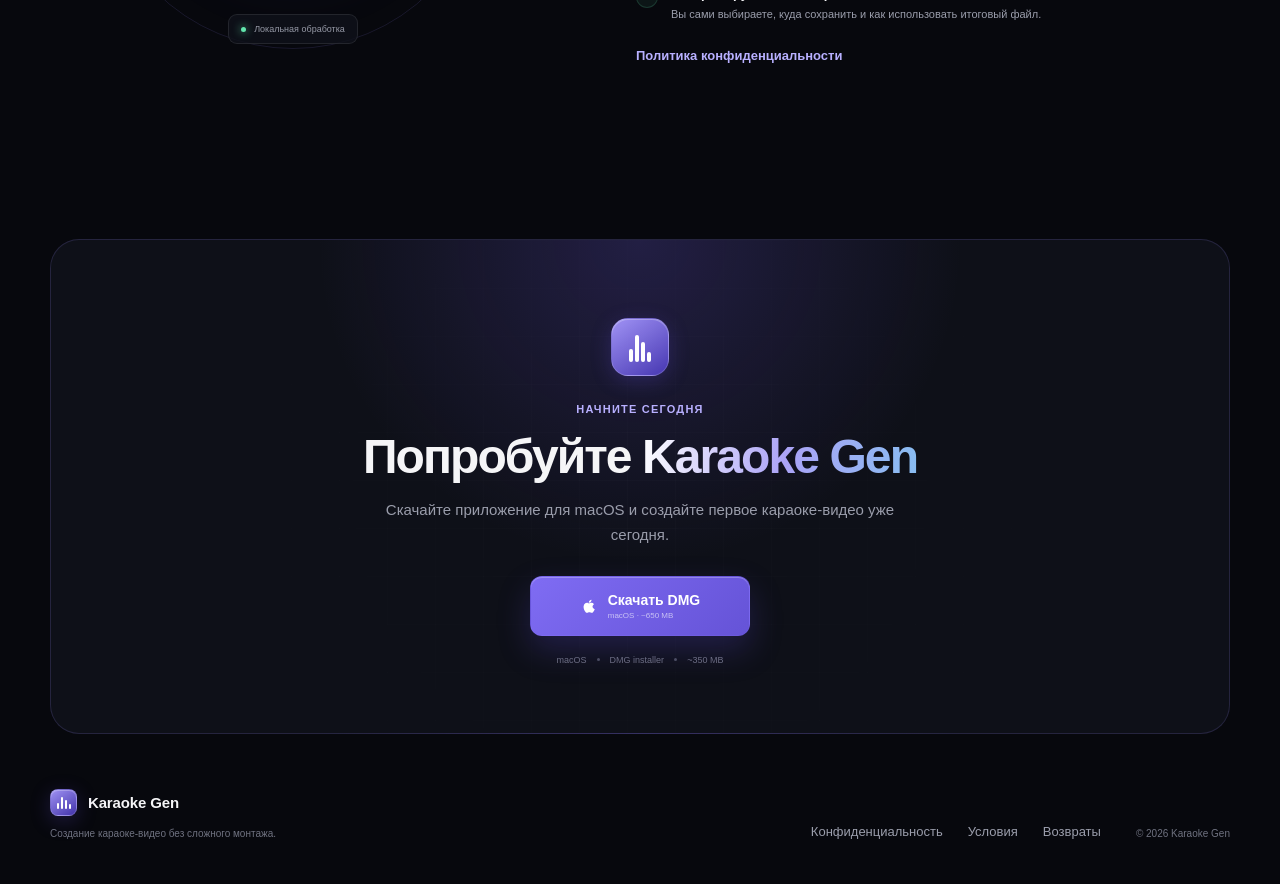
==== commit 7758a171: "vol_dmg" ====
--- a/index.html
+++ b/index.html
@@ -159,7 +159,7 @@
         <span class="section-kicker">Начните сегодня</span>
         <h2>Попробуйте <span>Karaoke Gen</span></h2>
         <p>Скачайте приложение для macOS и создайте первое караоке-видео уже сегодня.</p>
-        <a class="button button--primary button--download download-link" href="#"><svg aria-hidden="true" viewBox="0 0 24 24"><path d="M16.7 12.9c0-2.2 1.8-3.3 1.9-3.4a4.1 4.1 0 0 0-3.2-1.7c-1.4-.1-2.7.8-3.4.8-.7 0-1.7-.8-2.9-.8a4.3 4.3 0 0 0-3.6 2.2c-1.6 2.7-.4 6.7 1.1 8.9.8 1.1 1.7 2.3 2.9 2.2 1.1 0 1.6-.7 3-.7 1.3 0 1.8.7 3 .7 1.3 0 2.1-1.1 2.8-2.2.9-1.3 1.3-2.6 1.3-2.7-.1 0-2.9-1.1-2.9-3.3ZM14.5 6.4a3.8 3.8 0 0 0 .9-2.8 4 4 0 0 0-2.7 1.3 3.6 3.6 0 0 0-1 2.7 3.3 3.3 0 0 0 2.8-1.2Z"/></svg><span>Скачать DMG<small>macOS · ~350 MB</small></span></a>
+        <a class="button button--primary button--download download-link" href="#"><svg aria-hidden="true" viewBox="0 0 24 24"><path d="M16.7 12.9c0-2.2 1.8-3.3 1.9-3.4a4.1 4.1 0 0 0-3.2-1.7c-1.4-.1-2.7.8-3.4.8-.7 0-1.7-.8-2.9-.8a4.3 4.3 0 0 0-3.6 2.2c-1.6 2.7-.4 6.7 1.1 8.9.8 1.1 1.7 2.3 2.9 2.2 1.1 0 1.6-.7 3-.7 1.3 0 1.8.7 3 .7 1.3 0 2.1-1.1 2.8-2.2.9-1.3 1.3-2.6 1.3-2.7-.1 0-2.9-1.1-2.9-3.3ZM14.5 6.4a3.8 3.8 0 0 0 .9-2.8 4 4 0 0 0-2.7 1.3 3.6 3.6 0 0 0-1 2.7 3.3 3.3 0 0 0 2.8-1.2Z"/></svg><span>Скачать DMG<small>macOS · ~650 MB</small></span></a>
         <div class="compatibility"><span>macOS</span><i></i><span>DMG installer</span><i></i><span>~350 MB</span></div>
       </div>
     </section>
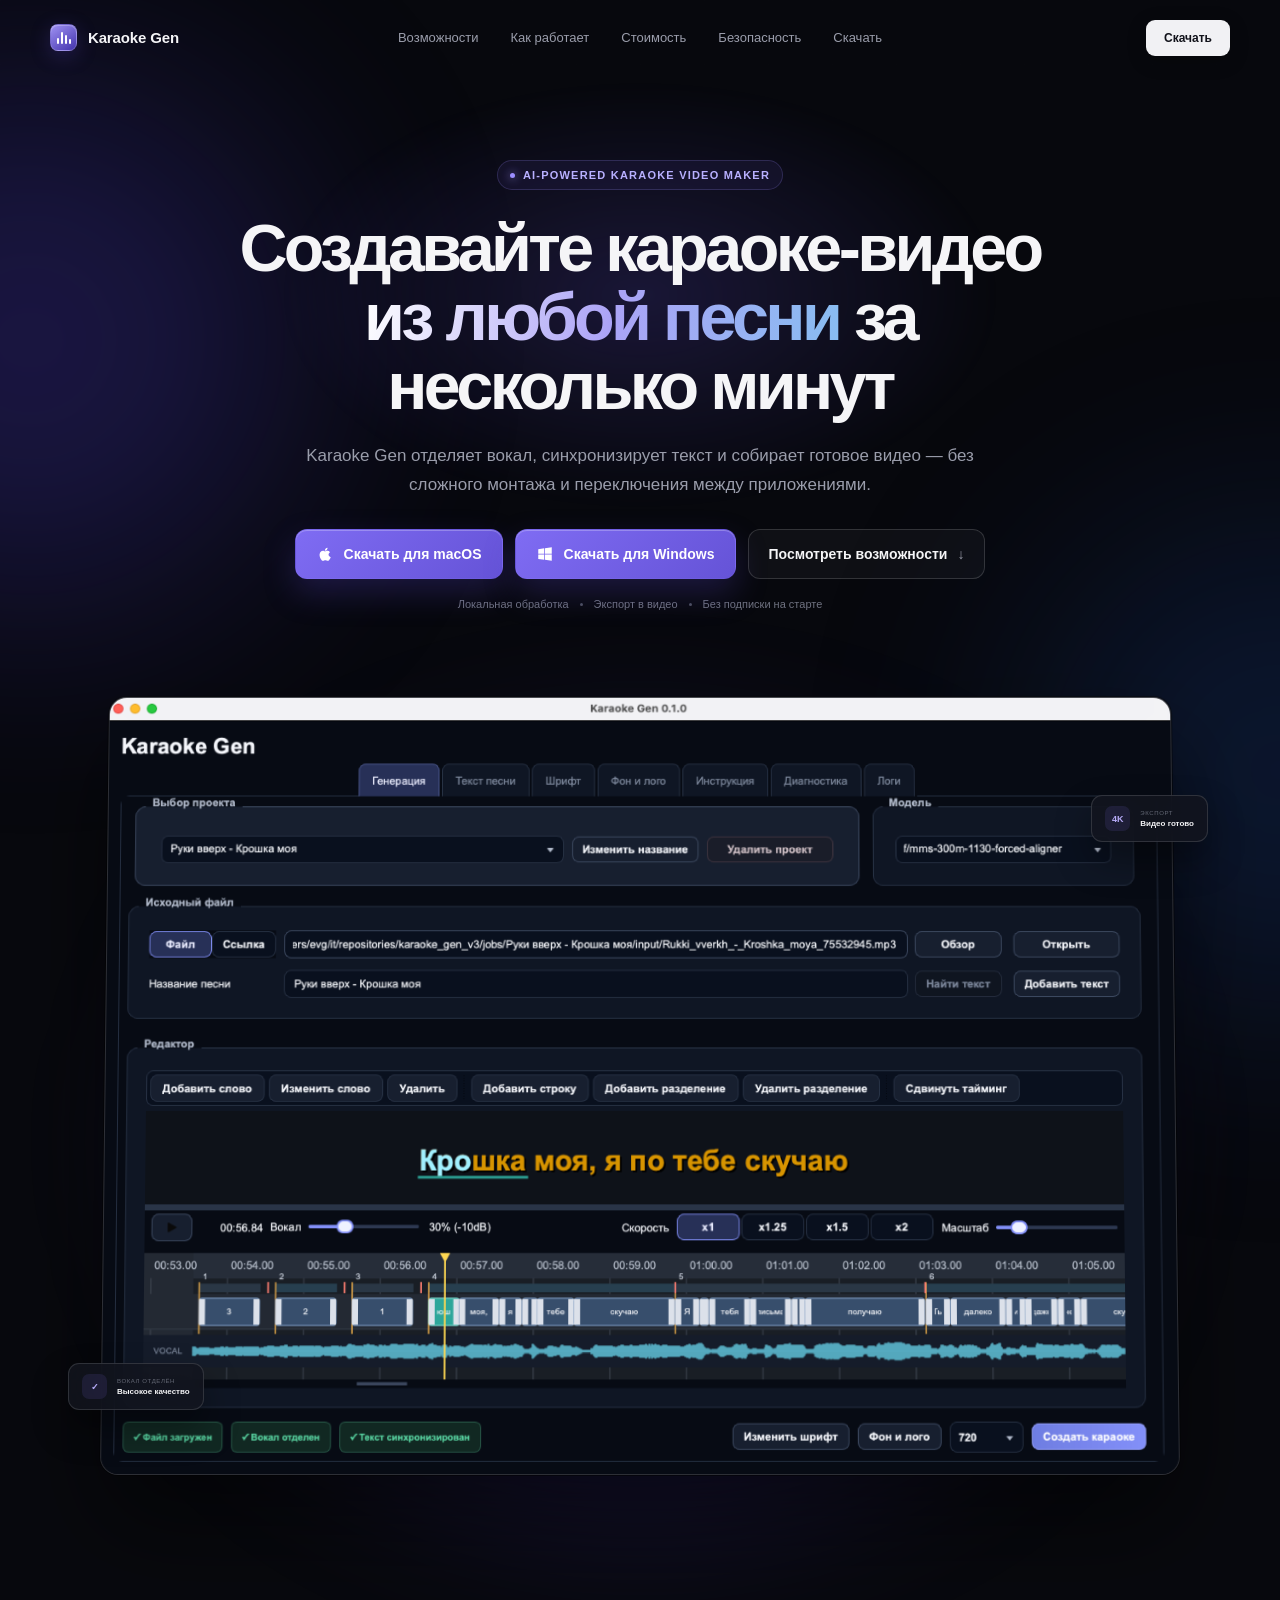
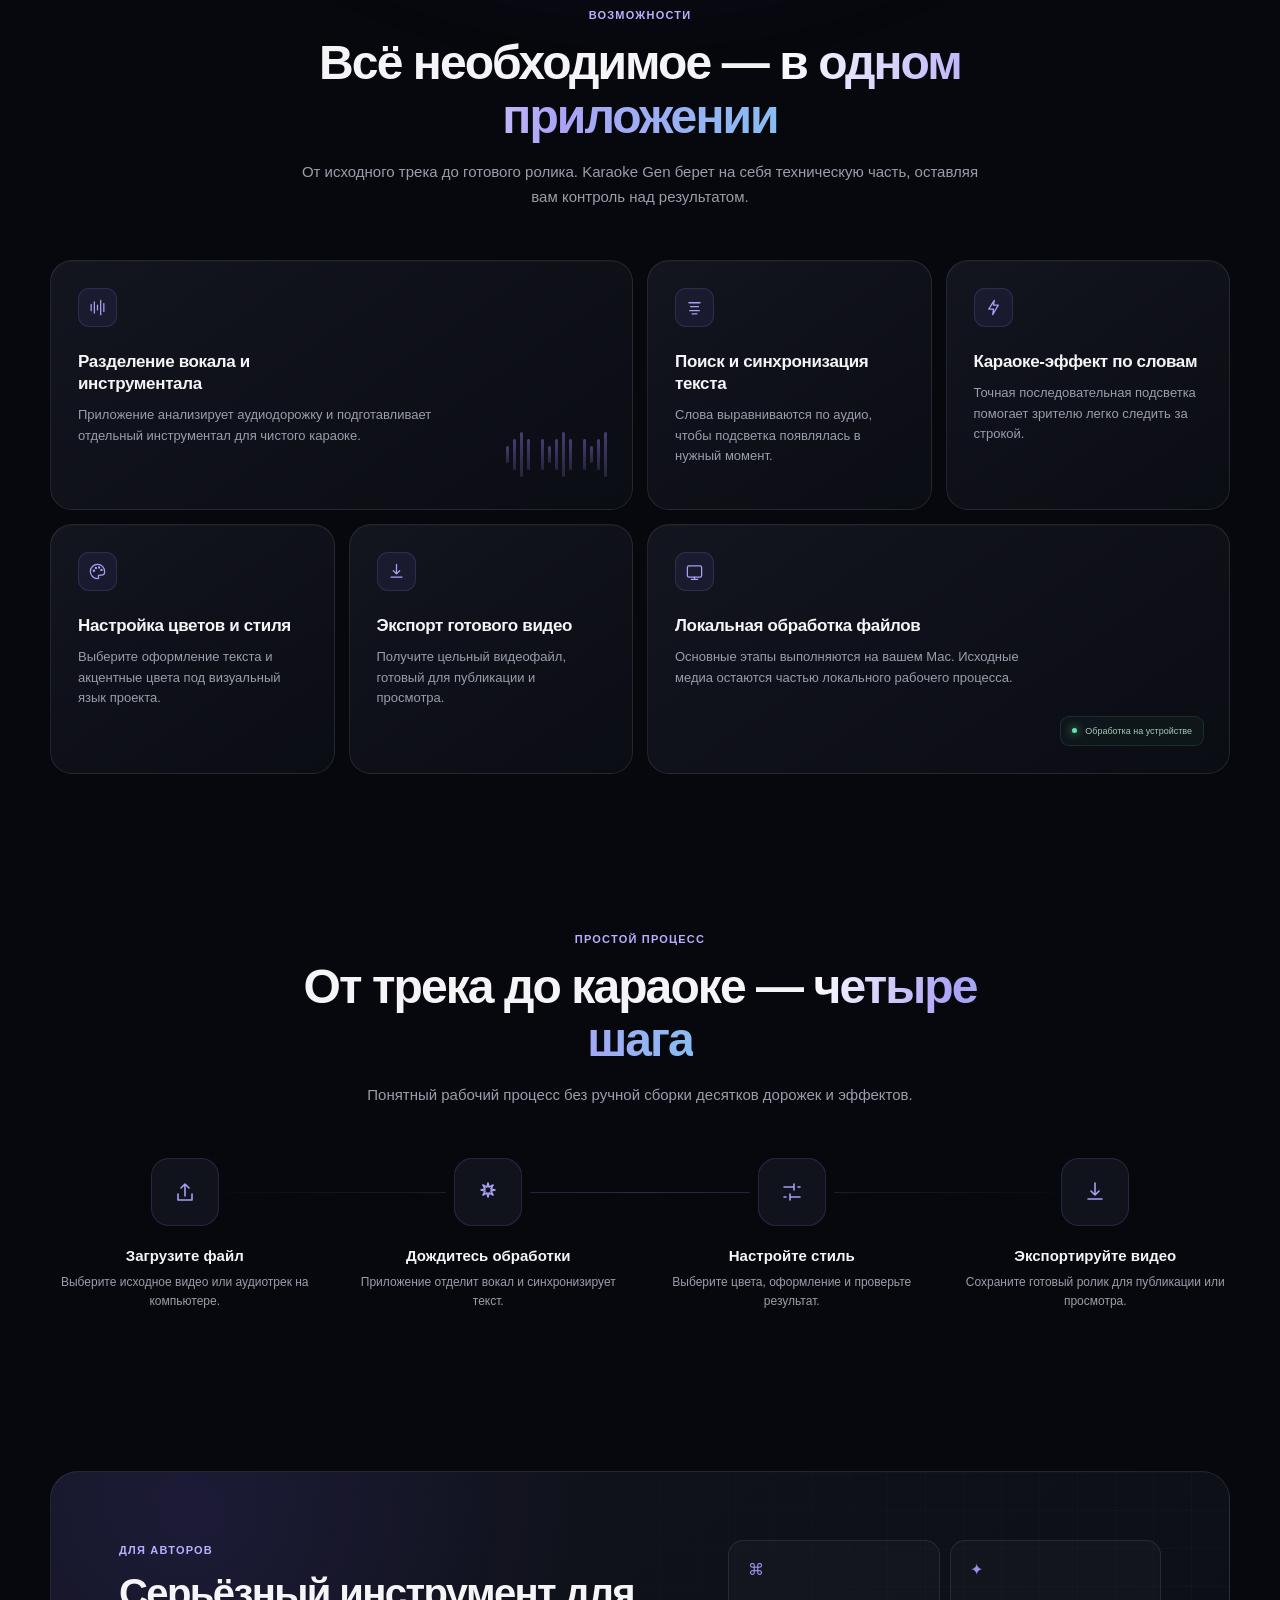
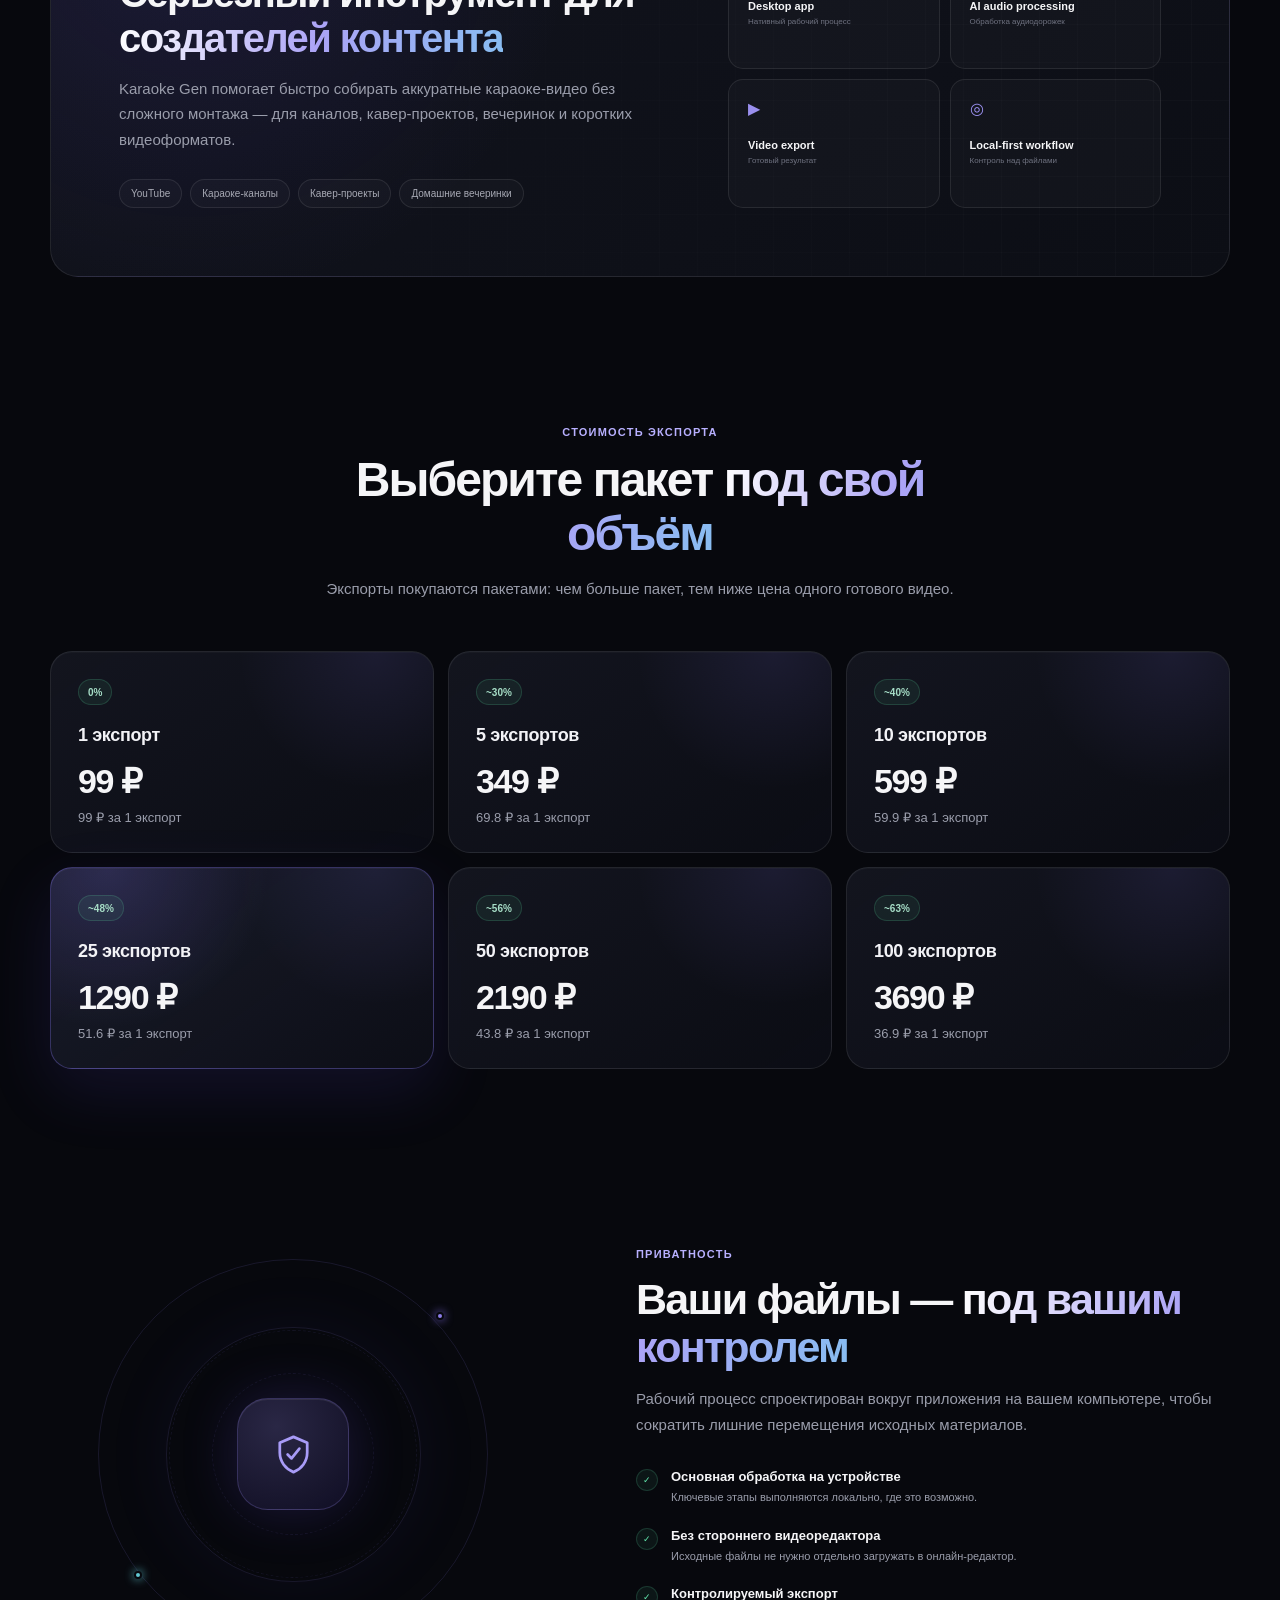
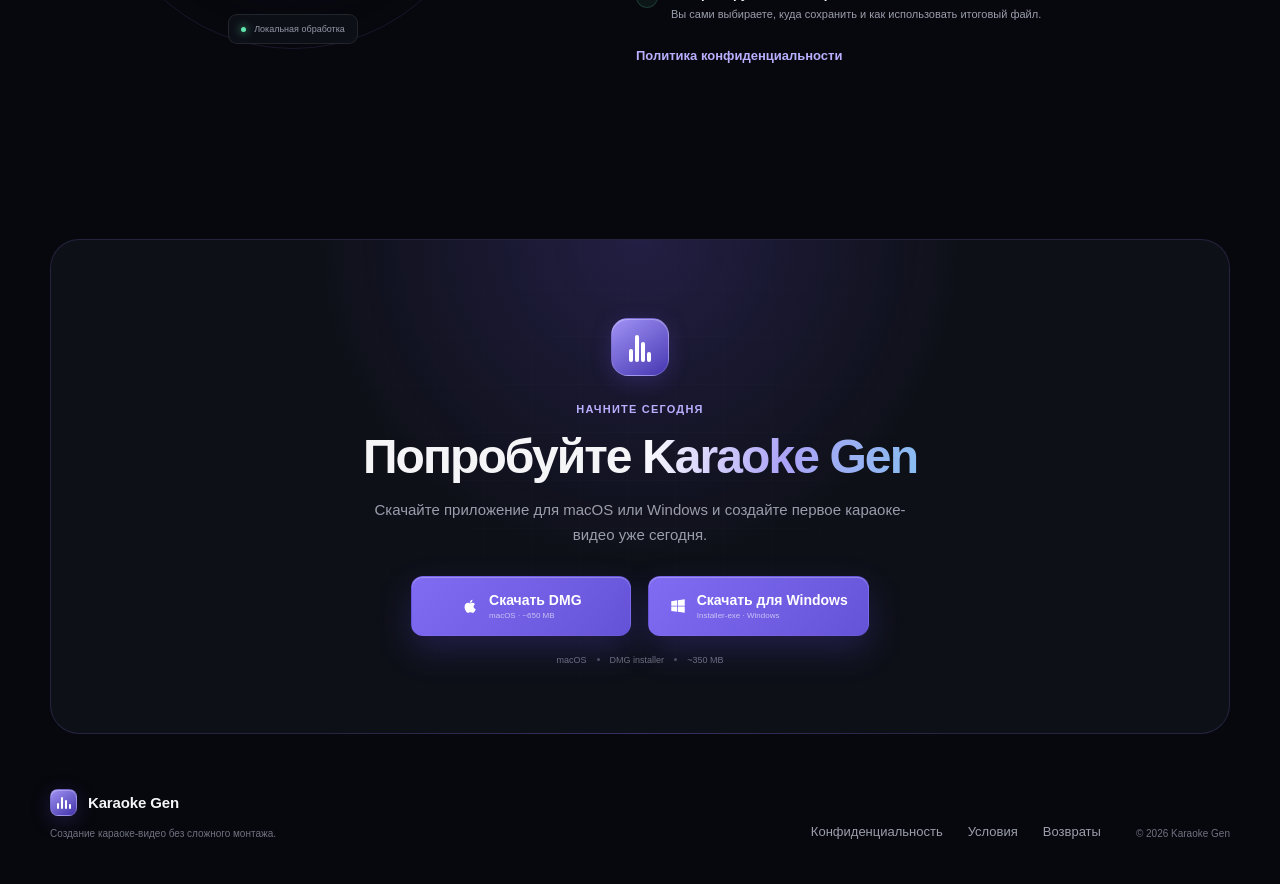
==== commit 4dd039e5: "Add Windows installer download links" ====
--- a/index.html
+++ b/index.html
@@ -49,6 +49,7 @@
             <svg aria-hidden="true" viewBox="0 0 24 24"><path d="M16.7 12.9c0-2.2 1.8-3.3 1.9-3.4a4.1 4.1 0 0 0-3.2-1.7c-1.4-.1-2.7.8-3.4.8-.7 0-1.7-.8-2.9-.8a4.3 4.3 0 0 0-3.6 2.2c-1.6 2.7-.4 6.7 1.1 8.9.8 1.1 1.7 2.3 2.9 2.2 1.1 0 1.6-.7 3-.7 1.3 0 1.8.7 3 .7 1.3 0 2.1-1.1 2.8-2.2.9-1.3 1.3-2.6 1.3-2.7-.1 0-2.9-1.1-2.9-3.3ZM14.5 6.4a3.8 3.8 0 0 0 .9-2.8 4 4 0 0 0-2.7 1.3 3.6 3.6 0 0 0-1 2.7 3.3 3.3 0 0 0 2.8-1.2Z"/></svg>
             Скачать для macOS
           </a>
+          <a class="button button--primary" href="https://github.com/ilnitskii/karaoke_gen_page/releases/tag/exe" aria-label="Скачать Karaoke Gen для Windows"><svg aria-hidden="true" viewBox="0 0 24 24"><path d="M3 5.5 11 4.4v7.1H3zm9-1.3L21 3v8.5h-9zM3 12.5h8v7.1l-8-1.1zm9 0h9V21l-9-1.2z"/></svg>Скачать для Windows</a>
           <a class="button button--ghost" href="#features">Посмотреть возможности <span aria-hidden="true">↓</span></a>
         </div>
         <p class="trust-line"><span>Локальная обработка</span><i></i><span>Экспорт в видео</span><i></i><span>Без подписки на старте</span></p>
@@ -158,8 +159,9 @@
         <span class="brand-mark brand-mark--large" aria-hidden="true"><span></span><span></span><span></span><span></span></span>
         <span class="section-kicker">Начните сегодня</span>
         <h2>Попробуйте <span>Karaoke Gen</span></h2>
-        <p>Скачайте приложение для macOS и создайте первое караоке-видео уже сегодня.</p>
+        <p>Скачайте приложение для macOS или Windows и создайте первое караоке-видео уже сегодня.</p>
         <a class="button button--primary button--download download-link" href="#"><svg aria-hidden="true" viewBox="0 0 24 24"><path d="M16.7 12.9c0-2.2 1.8-3.3 1.9-3.4a4.1 4.1 0 0 0-3.2-1.7c-1.4-.1-2.7.8-3.4.8-.7 0-1.7-.8-2.9-.8a4.3 4.3 0 0 0-3.6 2.2c-1.6 2.7-.4 6.7 1.1 8.9.8 1.1 1.7 2.3 2.9 2.2 1.1 0 1.6-.7 3-.7 1.3 0 1.8.7 3 .7 1.3 0 2.1-1.1 2.8-2.2.9-1.3 1.3-2.6 1.3-2.7-.1 0-2.9-1.1-2.9-3.3ZM14.5 6.4a3.8 3.8 0 0 0 .9-2.8 4 4 0 0 0-2.7 1.3 3.6 3.6 0 0 0-1 2.7 3.3 3.3 0 0 0 2.8-1.2Z"/></svg><span>Скачать DMG<small>macOS · ~650 MB</small></span></a>
+        <a class="button button--primary button--download" href="https://github.com/ilnitskii/karaoke_gen_page/releases/tag/exe" aria-label="Скачать установщик Karaoke Gen для Windows"><svg aria-hidden="true" viewBox="0 0 24 24"><path d="M3 5.5 11 4.4v7.1H3zm9-1.3L21 3v8.5h-9zM3 12.5h8v7.1l-8-1.1zm9 0h9V21l-9-1.2z"/></svg><span>Скачать для Windows<small>Installer-exe · Windows</small></span></a>
         <div class="compatibility"><span>macOS</span><i></i><span>DMG installer</span><i></i><span>~350 MB</span></div>
       </div>
     </section>
--- a/style.css
+++ b/style.css
@@ -62,7 +62,7 @@
 h1 { max-width: 840px; margin: 24px auto 20px; font-size: clamp(48px, 5.2vw, 73px); font-weight: 680; line-height: 1.04; letter-spacing: -.055em; }
 h1 span, h2 span { color: transparent; background: linear-gradient(100deg, #fff 0%, #aba3f6 52%, #88bdf1 100%); background-clip: text; -webkit-background-clip: text; }
 .hero-lead { max-width: 680px; margin: 0 auto; color: var(--muted); font-size: 17px; line-height: 1.7; }
-.hero-actions { display: flex; justify-content: center; gap: 12px; margin-top: 30px; }
+.hero-actions { display: flex; flex-wrap: wrap; justify-content: center; gap: 12px; margin-top: 30px; }
 .trust-line { display: flex; align-items: center; justify-content: center; gap: 11px; margin: 19px 0 0; color: var(--muted-2); font-size: 11px; }
 .trust-line i, .compatibility i { display: block; width: 3px; height: 3px; border-radius: 50%; background: #4c4f5d; }
 
@@ -193,3 +193,5 @@
   *, *::before, *::after { scroll-behavior: auto !important; transition-duration: .01ms !important; animation-duration: .01ms !important; animation-iteration-count: 1 !important; }
   .reveal { opacity: 1; transform: none; }
 }
+
+.download-card .button--download { margin-inline: 6px; }
